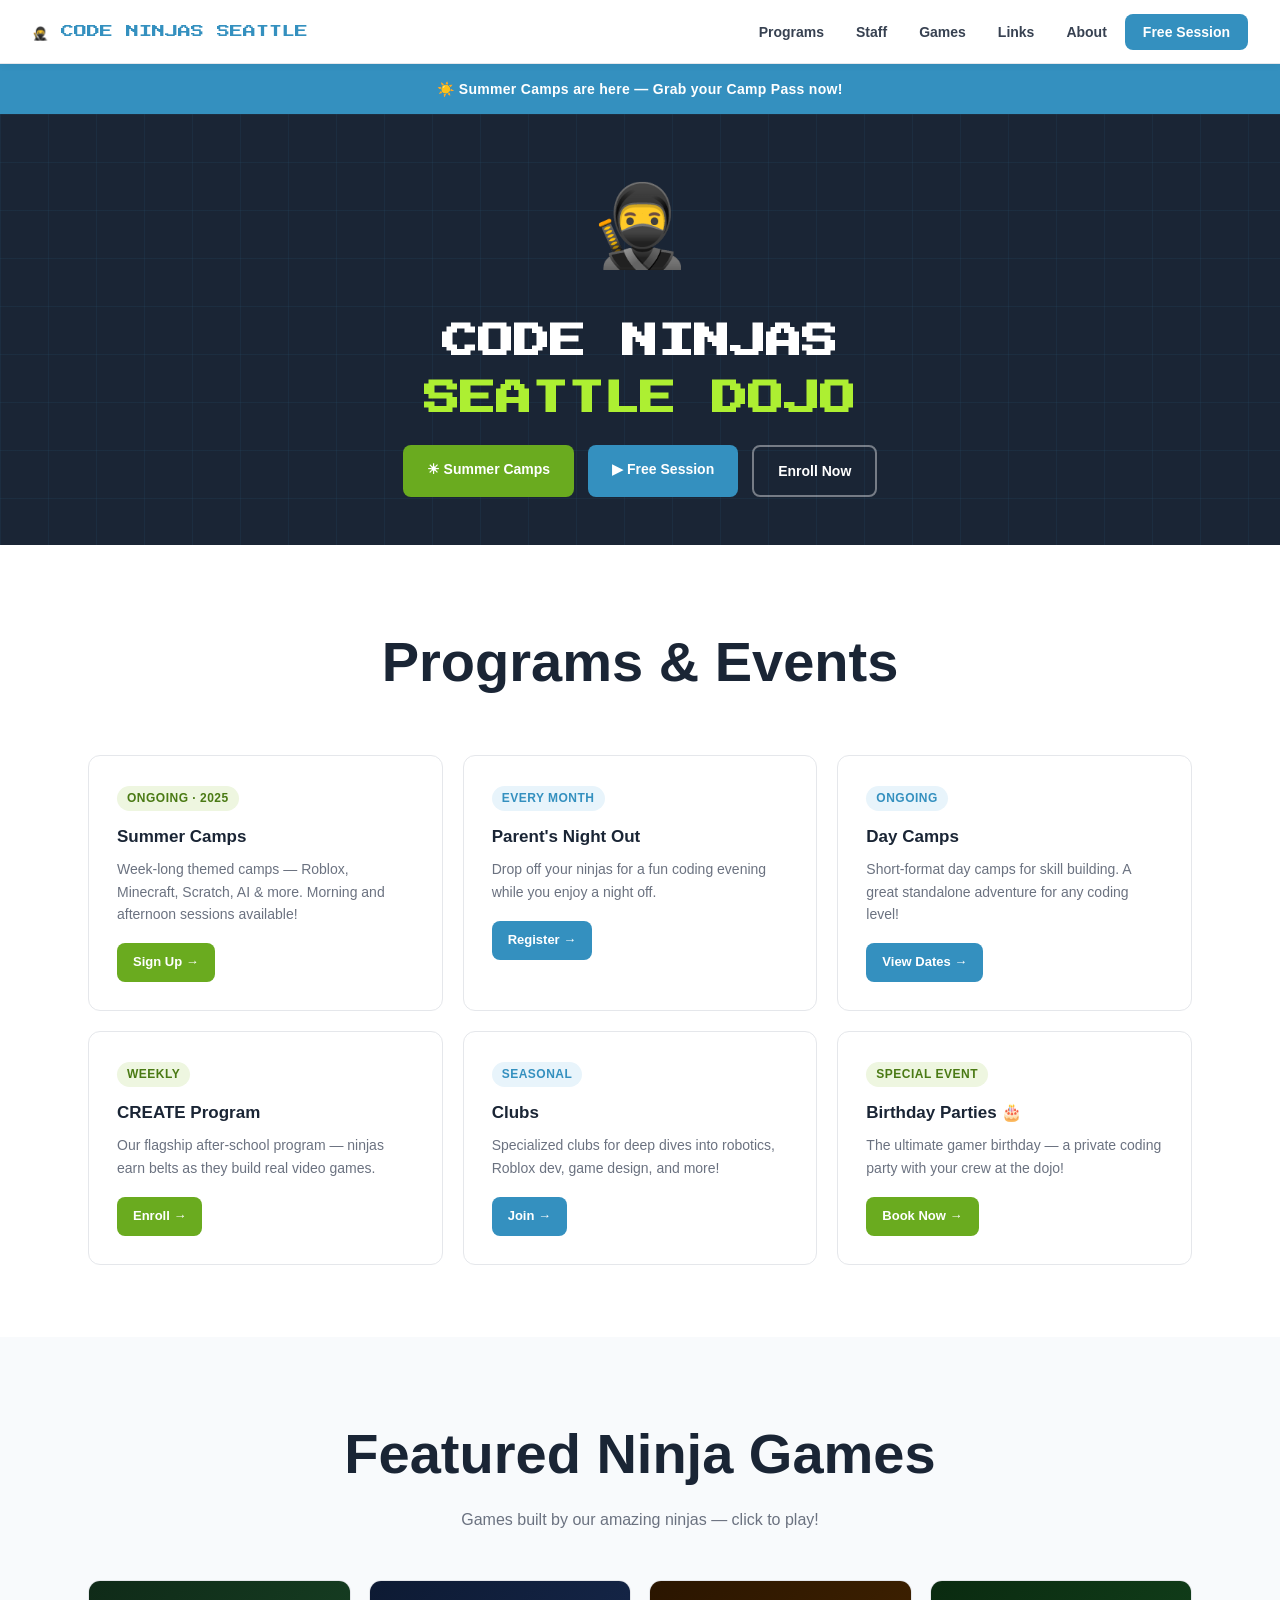
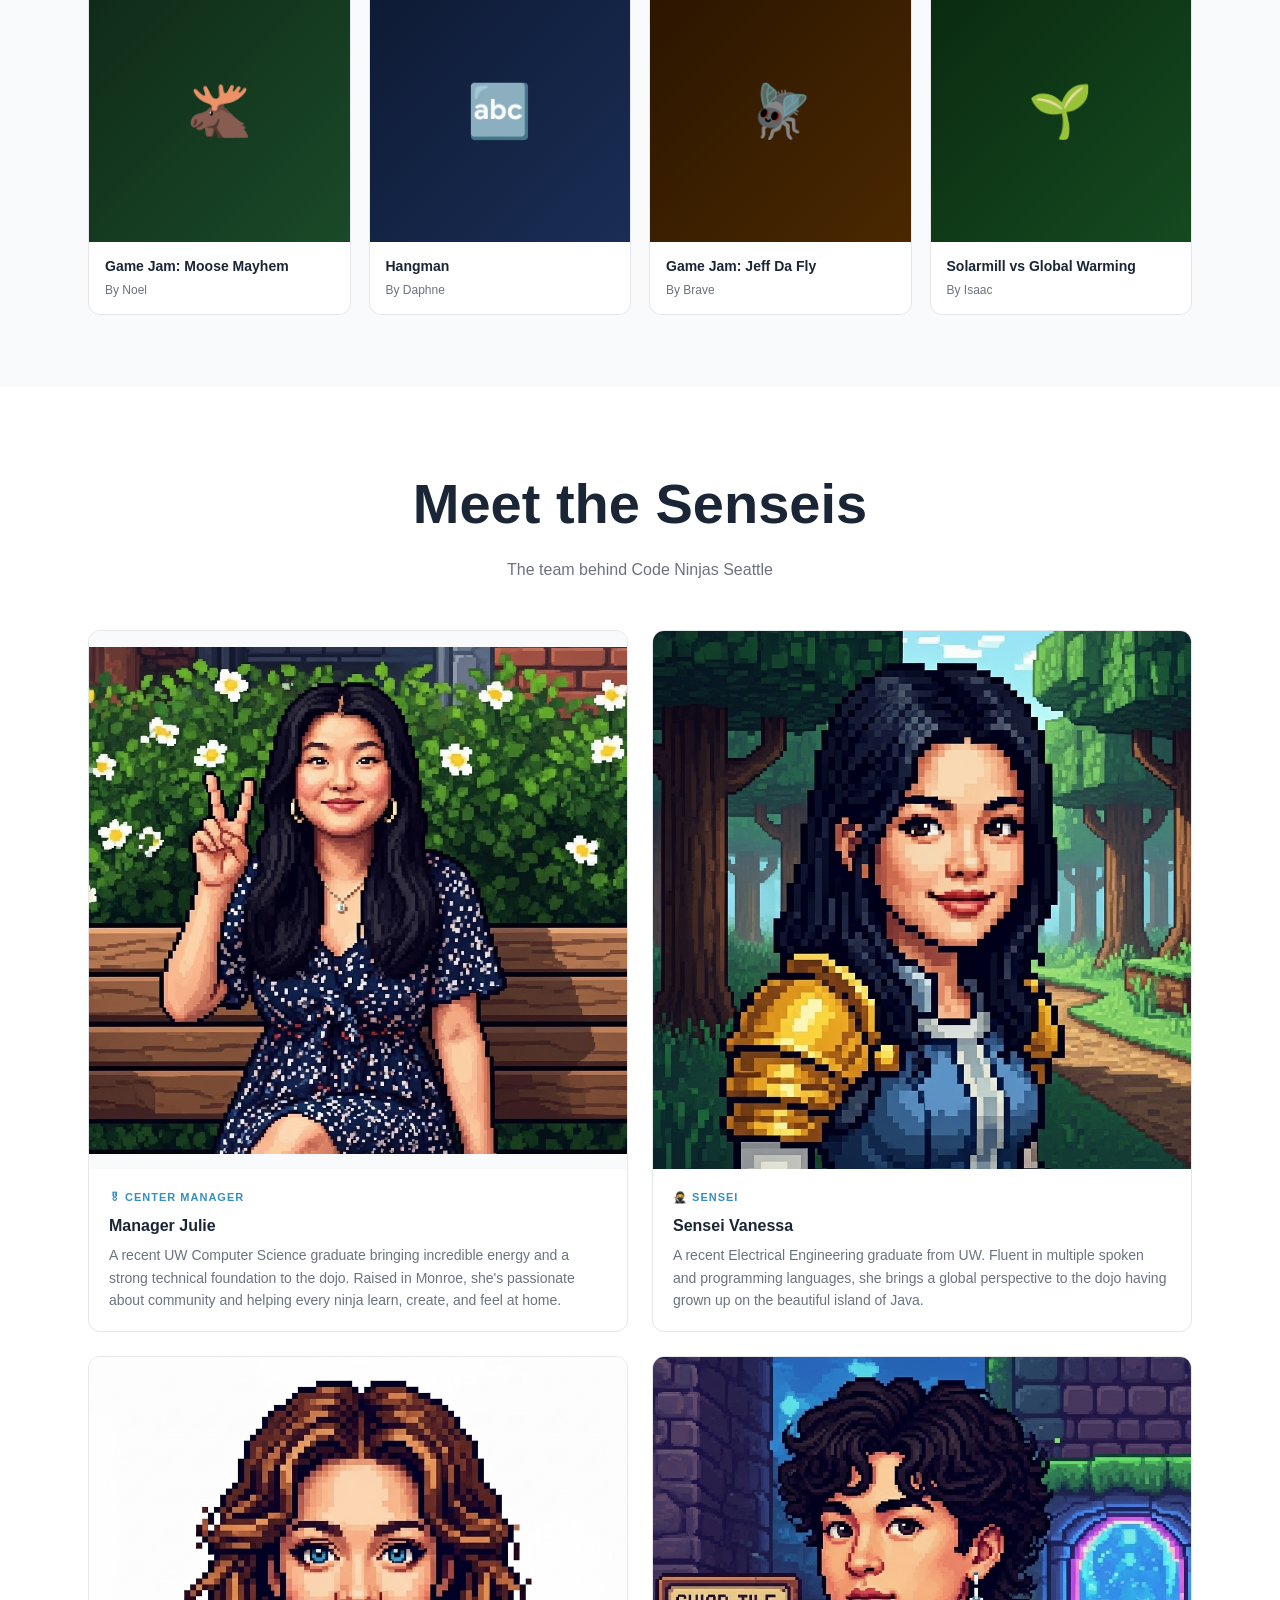
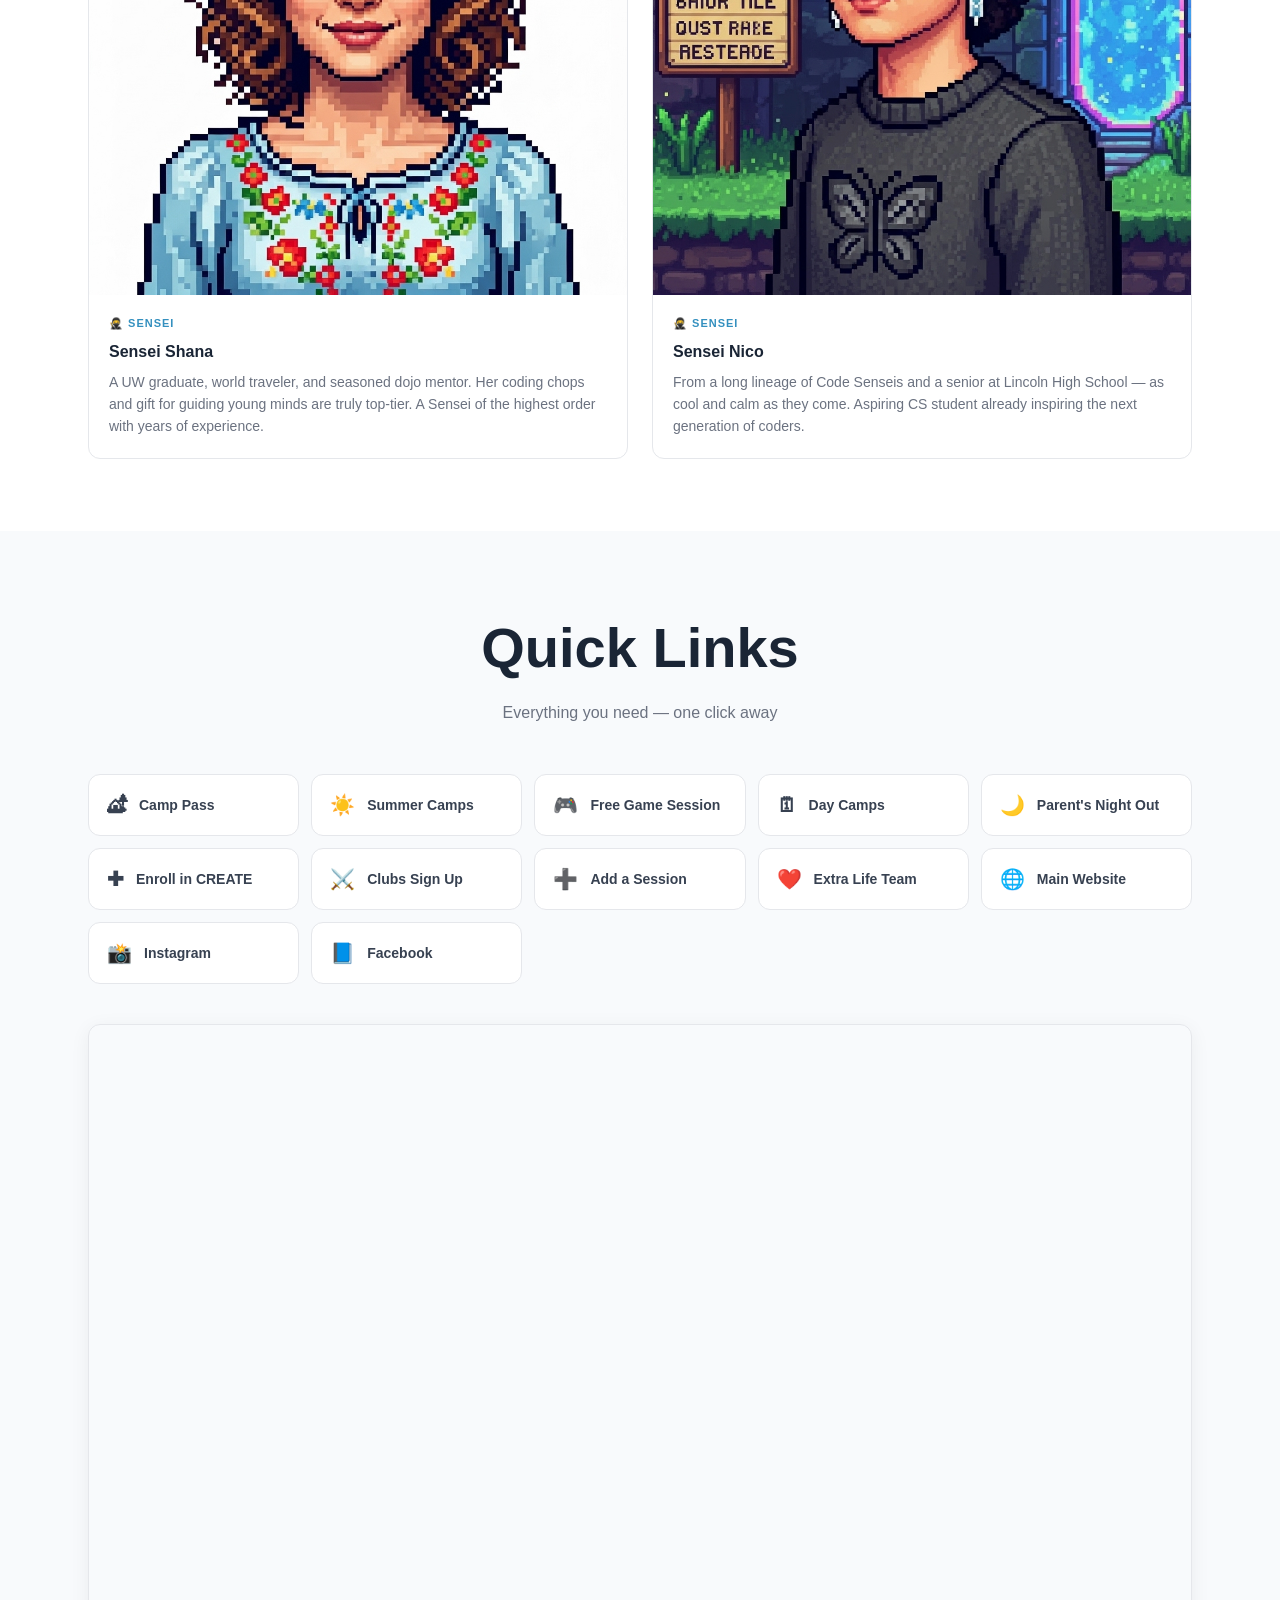
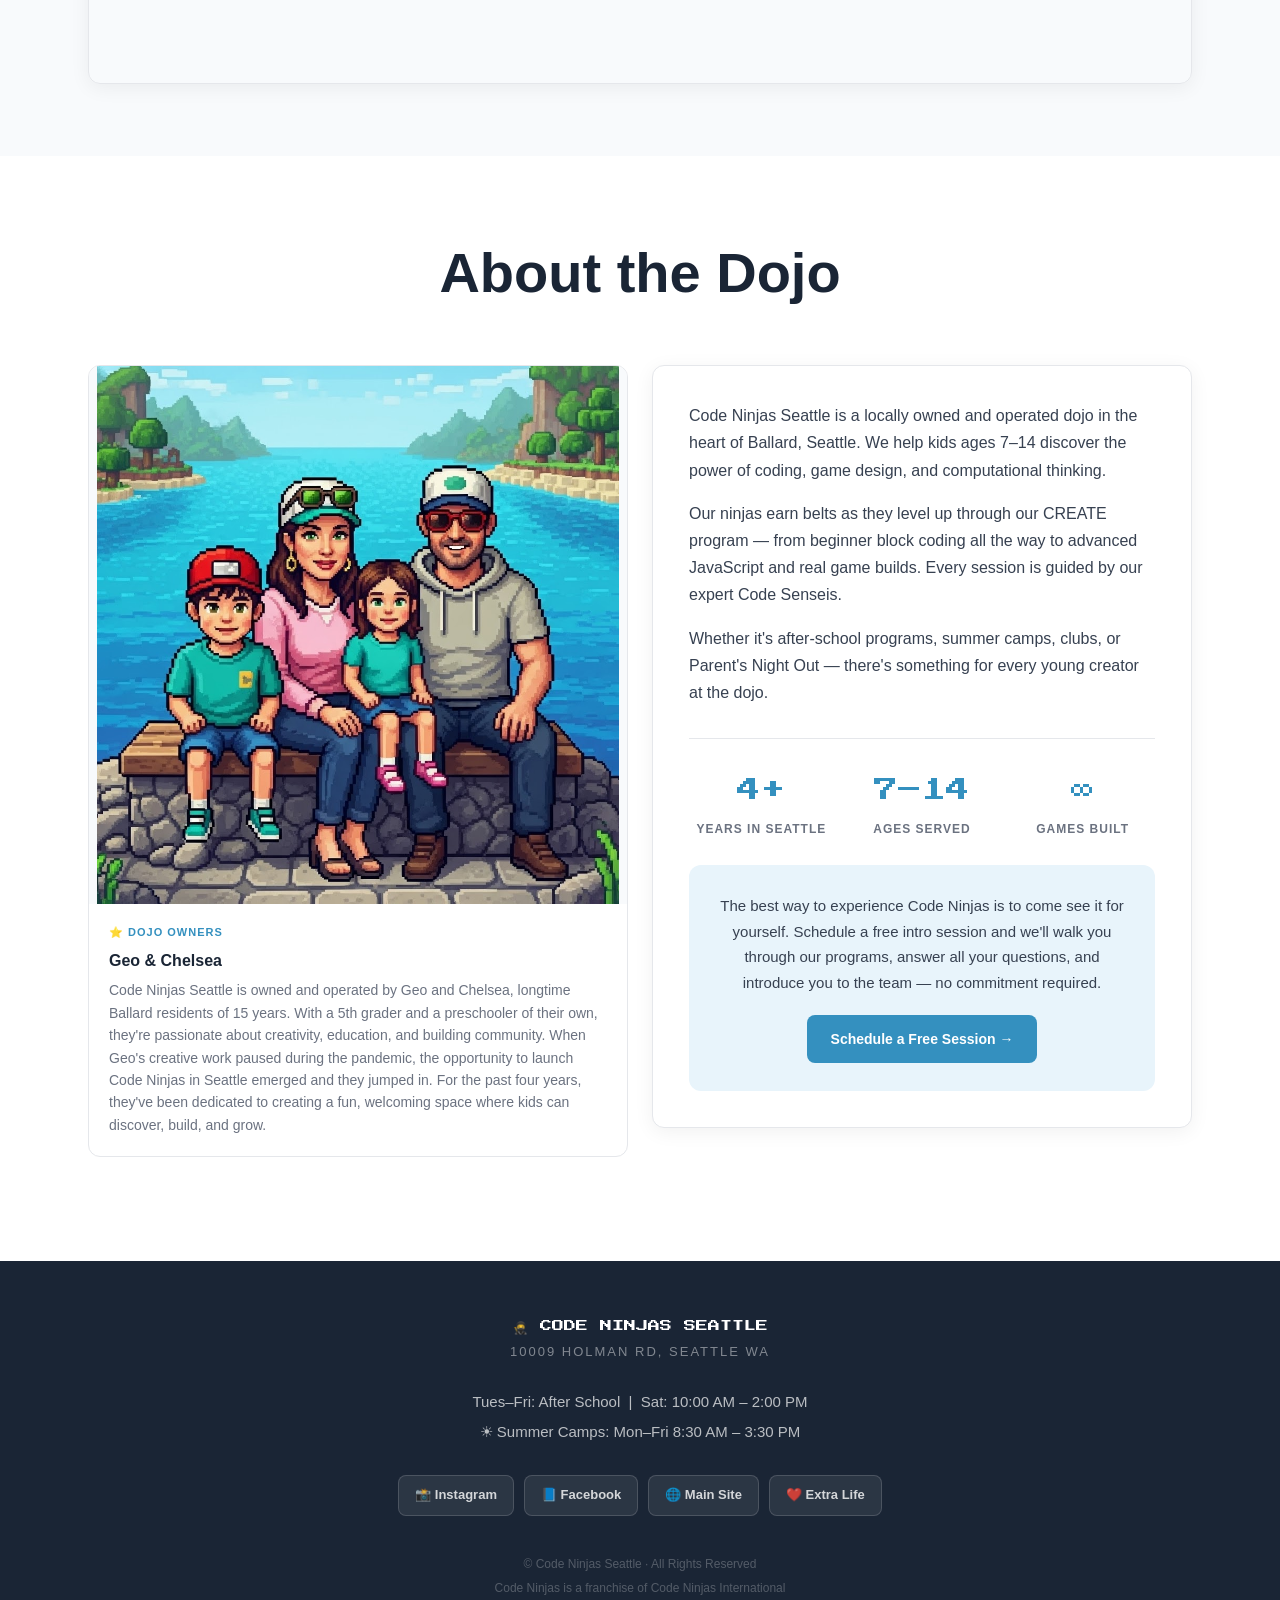
==== index.html @ 6f5338ae "Update index.html" ====
<!doctype html>
<html lang="en">
    <head>
        <meta charset="UTF-8" />
        <meta name="viewport" content="width=device-width, initial-scale=1.0" />
        <title>Code Ninjas Seattle</title>
        <link rel="icon" href="favicon.svg" type="image/svg+xml" />
        <link rel="stylesheet" href="https://use.typekit.net/lry1tfh.css" />
        <link
            href="https://fonts.googleapis.com/css2?family=Press+Start+2P&display=swap"
            rel="stylesheet"
        />
        <link rel="stylesheet" href="style.css" />
    </head>
    <body>
        <!-- NAV -->
        <nav>
            <a class="nav-logo" href="#top"> 🥷 CODE NINJAS SEATTLE </a>
            <ul>
                <li><a href="#programs">Programs</a></li>
                <li><a href="#staff">Staff</a></li>
                <li><a href="#games">Games</a></li>
                <li><a href="#links">Links</a></li>
                <li><a href="#about">About</a></li>
                <li>
                    <a
                        class="nav-cta"
                        href="https://www.codeninjas.com/wa-seattle/schedule-tour"
                        target="_blank"
                        >Free Session</a
                    >
                </li>
            </ul>
        </nav>

        <!-- BANNER -->
        <div class="banner">
            <a
                href="https://members.codeninjas.com/r/?=CNS667/209/6548//1764807932"
                target="_blank"
            >
                ☀️ Summer Camps are here — Grab your Camp Pass now!
            </a>
        </div>

        <!-- HERO -->
        <div class="hero" id="top">
            <span class="hero-emoji">🥷</span>
            <h1>CODE NINJAS<br /><span>SEATTLE DOJO</span></h1>

            <div class="hero-btns">
                <a
                    class="btn btn-green"
                    href="https://members.codeninjas.com/e/?=CNS667/209/267784//1768347182"
                    target="_blank"
                    >☀ Summer Camps</a
                >
                <a
                    class="btn btn-blue"
                    href="https://www.codeninjas.com/wa-seattle/schedule-tour"
                    target="_blank"
                    >▶ Free Session</a
                >
                <a
                    class="btn btn-outline"
                    href="https://cn.mystudio.io/m/?=CNS667/209/2145//1763401985"
                    target="_blank"
                    >Enroll Now</a
                >
            </div>
        </div>

        <!-- ══════════ PROGRAMS ══════════ -->
        <section class="sec" id="programs">
            <div class="inner">
                <div class="sec-head">
                    <h2>Programs &amp; Events</h2>
                </div>
                <!-- ✏ ADMIN: Copy any .program-card to add a new program. -->
                <div class="programs-grid" id="programs-grid">
                    <div class="program-card">
                        <span class="tag tag-green">Ongoing · 2025</span>
                        <h3>Summer Camps</h3>
                        <p>
                            Week-long themed camps — Roblox, Minecraft, Scratch,
                            AI &amp; more. Morning and afternoon sessions
                            available!
                        </p>
                        <a
                            class="btn btn-green btn-sm"
                            href="https://members.codeninjas.com/e/?=CNS667/209/267784//1768347182"
                            target="_blank"
                            >Sign Up →</a
                        >
                    </div>

                    <div class="program-card">
                        <span class="tag">Every Month</span>
                        <h3>Parent's Night Out</h3>
                        <p>
                            Drop off your ninjas for a fun coding evening while
                            you enjoy a night off.
                        </p>
                        <a
                            class="btn btn-blue btn-sm"
                            href="https://cn.mystudio.io/e/?=CNS667/209/19648//1763401882"
                            target="_blank"
                            >Register →</a
                        >
                    </div>

                    <div class="program-card">
                        <span class="tag">Ongoing</span>
                        <h3>Day Camps</h3>
                        <p>
                            Short-format day camps for skill building. A great
                            standalone adventure for any coding level!
                        </p>
                        <a
                            class="btn btn-blue btn-sm"
                            href="https://cn.mystudio.io/e/?=CNS667/209/130173//1763401882"
                            target="_blank"
                            >View Dates →</a
                        >
                    </div>

                    <div class="program-card">
                        <span class="tag tag-green">Weekly</span>
                        <h3>CREATE Program</h3>
                        <p>
                            Our flagship after-school program — ninjas earn
                            belts as they build real video games.
                        </p>
                        <a
                            class="btn btn-green btn-sm"
                            href="https://cn.mystudio.io/m/?=CNS667/209/2145//1763401985"
                            target="_blank"
                            >Enroll →</a
                        >
                    </div>

                    <div class="program-card">
                        <span class="tag">Seasonal</span>
                        <h3>Clubs</h3>
                        <p>
                            Specialized clubs for deep dives into robotics,
                            Roblox dev, game design, and more!
                        </p>
                        <a
                            class="btn btn-blue btn-sm"
                            href="https://cn.mystudio.io/m/?=CNS667/209/2150//1763401985"
                            target="_blank"
                            >Join →</a
                        >
                    </div>

                    <div class="program-card">
                        <span class="tag tag-green">Special Event</span>
                        <h3>Birthday Parties 🎂</h3>
                        <p>
                            The ultimate gamer birthday — a private coding party
                            with your crew at the dojo!
                        </p>
                        <a
                            class="btn btn-green btn-sm"
                            href="https://www.codeninjas.com/wa-seattle"
                            target="_blank"
                            >Book Now →</a
                        >
                    </div>
                </div>
            </div>
        </section>

        <!-- ══════════ GAMES ══════════ -->
        <section class="sec sec-alt" id="games">
            <div class="inner">
                <div class="sec-head">
                    <h2>Featured Ninja Games</h2>
                    <p>Games built by our amazing ninjas — click to play!</p>
                </div>
                <!-- ✏ ADMIN: Copy any .game-card to add a new game. Update h3 title, game-maker name, href link, and thumb emoji/bg color. -->
                <div class="games-grid" id="games-grid">
                    <div class="game-card">
                        <a
                            href="https://arcade.makecode.com/S11598-35776-01625-14063"
                            target="_blank"
                        >
                            <div
                                class="game-thumb"
                                style="
                                    background: linear-gradient(
                                        135deg,
                                        #0f2a18,
                                        #1a4a28
                                    );
                                "
                            >
                                <img
                                    src="https://makecode.com/api/S11598-35776-01625-14063/thumb"
                                    alt="Moose Mayhem"
                                    onerror="this.style.display = 'none'"
                                />
                                <span
                                    style="
                                        position: relative;
                                        z-index: 1;
                                        font-size: 52px;
                                    "
                                    >🫎</span
                                >
                                <div class="play-badge">▶ PLAY</div>
                            </div>
                            <div class="game-info">
                                <h3>Game Jam: Moose Mayhem</h3>
                                <div class="game-maker">By Noel</div>
                            </div>
                        </a>
                    </div>

                    <div class="game-card">
                        <a
                            href="https://arcade.makecode.com/S42150-93896-50138-40910"
                            target="_blank"
                        >
                            <div
                                class="game-thumb"
                                style="
                                    background: linear-gradient(
                                        135deg,
                                        #0d1a33,
                                        #1a2d55
                                    );
                                "
                            >
                                <img
                                    src="https://makecode.com/api/S42150-93896-50138-40910/thumb"
                                    alt="Hangman"
                                    onerror="this.style.display = 'none'"
                                />
                                <span
                                    style="
                                        position: relative;
                                        z-index: 1;
                                        font-size: 52px;
                                    "
                                    >🔤</span
                                >
                                <div class="play-badge">▶ PLAY</div>
                            </div>
                            <div class="game-info">
                                <h3>Hangman</h3>
                                <div class="game-maker">By Daphne</div>
                            </div>
                        </a>
                    </div>

                    <div class="game-card">
                        <a
                            href="https://arcade.makecode.com/S92625-81509-91873-77222"
                            target="_blank"
                        >
                            <div
                                class="game-thumb"
                                style="
                                    background: linear-gradient(
                                        135deg,
                                        #2a1500,
                                        #4a2800
                                    );
                                "
                            >
                                <img
                                    src="https://makecode.com/api/S92625-81509-91873-77222/thumb"
                                    alt="Jeff Da Fly"
                                    onerror="this.style.display = 'none'"
                                />
                                <span
                                    style="
                                        position: relative;
                                        z-index: 1;
                                        font-size: 52px;
                                    "
                                    >🪰</span
                                >
                                <div class="play-badge">▶ PLAY</div>
                            </div>
                            <div class="game-info">
                                <h3>Game Jam: Jeff Da Fly</h3>
                                <div class="game-maker">By Brave</div>
                            </div>
                        </a>
                    </div>

                    <div class="game-card">
                        <a
                            href="https://arcade.makecode.com/S15197-10099-02249-65115"
                            target="_blank"
                        >
                            <div
                                class="game-thumb"
                                style="
                                    background: linear-gradient(
                                        135deg,
                                        #0a2a10,
                                        #154a20
                                    );
                                "
                            >
                                <img
                                    src="https://makecode.com/api/S15197-10099-02249-65115/thumb"
                                    alt="Solarmill vs Global Warming"
                                    onerror="this.style.display = 'none'"
                                />
                                <span
                                    style="
                                        position: relative;
                                        z-index: 1;
                                        font-size: 52px;
                                    "
                                    >🌱</span
                                >
                                <div class="play-badge">▶ PLAY</div>
                            </div>
                            <div class="game-info">
                                <h3>Solarmill vs Global Warming</h3>
                                <div class="game-maker">By Isaac</div>
                            </div>
                        </a>
                    </div>
                </div>
            </div>
        </section>

        <!-- ══════════ STAFF ══════════ -->
        <section class="sec" id="staff">
            <div class="inner">
                <div class="sec-head">
                    <h2>Meet the Senseis</h2>
                    <p>The team behind Code Ninjas Seattle</p>
                </div>
                <!-- ✏ ADMIN: To update a photo, change the src="..." URL in each <img> tag.
       To add a new staff member, copy a .staff-card block and update name, role, bio, and photo. -->
                <div class="staff-grid">
                    <!-- MANAGER JULIE -->
                    <div class="staff-card">
                        <img
                            class="staff-photo"
                            src="images/julie.jpg"
                            alt="Manager Julie"
                        />
                        <div class="staff-body">
                            <span class="staff-role">🎖 Center Manager</span>
                            <h3>Manager Julie</h3>
                            <p>
                                A recent UW Computer Science graduate bringing
                                incredible energy and a strong technical
                                foundation to the dojo. Raised in Monroe, she's
                                passionate about community and helping every
                                ninja learn, create, and feel at home.
                            </p>
                        </div>
                    </div>

                    <!-- SENSEI VANESSA -->
                    <div class="staff-card">
                        <img
                            class="staff-photo"
                            src="images/vanessa.jpg"
                            alt="Sensei Vanessa"
                        />
                        <div class="staff-body">
                            <span class="staff-role">🥷 Sensei</span>
                            <h3>Sensei Vanessa</h3>
                            <p>
                                A recent Electrical Engineering graduate from
                                UW. Fluent in multiple spoken and programming
                                languages, she brings a global perspective to
                                the dojo having grown up on the beautiful island
                                of Java.
                            </p>
                        </div>
                    </div>

                    <!-- SENSEI SHANA -->
                    <div class="staff-card">
                        <img
                            class="staff-photo"
                            src="images/shana.jpg"
                            alt="Sensei Shana"
                        />
                        <div class="staff-body">
                            <span class="staff-role">🥷 Sensei</span>
                            <h3>Sensei Shana</h3>
                            <p>
                                A UW graduate, world traveler, and seasoned dojo
                                mentor. Her coding chops and gift for guiding
                                young minds are truly top-tier. A Sensei of the
                                highest order with years of experience.
                            </p>
                        </div>
                    </div>

                    <!-- SENSEI NICO -->
                    <div class="staff-card">
                        <img
                            class="staff-photo"
                            src="images/nico.jpg"
                            alt="Sensei Nico"
                        />
                        <div class="staff-body">
                            <span class="staff-role">🥷 Sensei</span>
                            <h3>Sensei Nico</h3>
                            <p>
                                From a long lineage of Code Senseis and a senior
                                at Lincoln High School — as cool and calm as
                                they come. Aspiring CS student already inspiring
                                the next generation of coders.
                            </p>
                        </div>
                    </div>
                </div>
            </div>
        </section>

        <!-- ══════════ QUICK LINKS ══════════ -->
        <section class="sec sec-alt" id="links">
            <div class="inner">
                <div class="sec-head">
                    <h2>Quick Links</h2>
                    <p>Everything you need — one click away</p>
                </div>
                <div class="links-grid">
                    <a
                        class="link-card"
                        href="https://members.codeninjas.com/r/?=CNS667/209/6548//1764807932"
                        target="_blank"
                        ><span class="licon">🏕</span> Camp Pass</a
                    >
                    <a
                        class="link-card"
                        href="https://members.codeninjas.com/e/?=CNS667/209/267784//1768347182"
                        target="_blank"
                        ><span class="licon">☀️</span> Summer Camps</a
                    >
                    <a
                        class="link-card"
                        href="https://www.codeninjas.com/wa-seattle/schedule-tour"
                        target="_blank"
                        ><span class="licon">🎮</span> Free Game Session</a
                    >
                    <a
                        class="link-card"
                        href="https://cn.mystudio.io/e/?=CNS667/209/130173//1763401882"
                        target="_blank"
                        ><span class="licon">🗓</span> Day Camps</a
                    >
                    <a
                        class="link-card"
                        href="https://cn.mystudio.io/e/?=CNS667/209/19648//1763401882"
                        target="_blank"
                        ><span class="licon">🌙</span> Parent's Night Out</a
                    >
                    <a
                        class="link-card"
                        href="https://cn.mystudio.io/m/?=CNS667/209/2145//1763401985"
                        target="_blank"
                        ><span class="licon">✚</span> Enroll in CREATE</a
                    >
                    <a
                        class="link-card"
                        href="https://cn.mystudio.io/m/?=CNS667/209/2150//1763401985"
                        target="_blank"
                        ><span class="licon">⚔️</span> Clubs Sign Up</a
                    >
                    <a
                        class="link-card"
                        href="https://cn.mystudio.io/Mobile/?=CNS667/209///1762465226"
                        target="_blank"
                        ><span class="licon">➕</span> Add a Session</a
                    >
                    <a
                        class="link-card"
                        href="https://www.extra-life.org/team/cnseattle"
                        target="_blank"
                        ><span class="licon">❤️</span> Extra Life Team</a
                    >
                    <a
                        class="link-card"
                        href="https://www.codeninjas.com/wa-seattle"
                        target="_blank"
                        ><span class="licon">🌐</span> Main Website</a
                    >
                    <a
                        class="link-card"
                        href="https://www.instagram.com/codeninjasseattle"
                        target="_blank"
                        ><span class="licon">📸</span> Instagram</a
                    >
                    <a
                        class="link-card"
                        href="https://www.facebook.com/CodeNinjasSeattle"
                        target="_blank"
                        ><span class="licon">📘</span> Facebook</a
                    >
                </div>
                <div class="cal-wrap">
                    <iframe
                        src="https://calendar.google.com/calendar/embed?src=566235a8f76f2f133365afebd2cb2d015ac81bef440a6c278e8f198db0ac2968%40group.calendar.google.com&ctz=America%2FLos_Angeles&mode=MONTH&showTitle=0&showNav=1&showPrint=0&showTabs=0&showCalendars=0&showTz=0"
                        style="border: 0"
                        width="100%"
                        height="650"
                        frameborder="0"
                        scrolling="no"
                    ></iframe>
                </div>
            </div>
        </section>

        <!-- ══════════ ABOUT ══════════ -->
        <section class="sec" id="about">
            <div class="inner">
                <div class="sec-head">
                    <h2>About the Dojo</h2>
                </div>
                <div class="about-grid">
                    <!-- Owners card -->
                    <div class="staff-card">
                        <img
                            class="staff-photo"
                            src="images/geo.jpg"
                            alt="Geo and Chelsea — Dojo Owners"
                        />
                        <div class="staff-body">
                            <span class="staff-role">⭐ Dojo Owners</span>
                            <h3>Geo &amp; Chelsea</h3>
                            <p>
                                Code Ninjas Seattle is owned and operated by Geo
                                and Chelsea, longtime Ballard residents of 15
                                years. With a 5th grader and a preschooler of
                                their own, they're passionate about creativity,
                                education, and building community. When Geo's
                                creative work paused during the pandemic, the
                                opportunity to launch Code Ninjas in Seattle
                                emerged and they jumped in. For the past four
                                years, they've been dedicated to creating a fun,
                                welcoming space where kids can discover, build,
                                and grow.
                            </p>
                        </div>
                    </div>
                    <!-- Dojo info card -->
                    <div class="about-inner">
                        <p>
                            Code Ninjas Seattle is a locally owned and operated
                            dojo in the heart of Ballard, Seattle. We help kids
                            ages 7–14 discover the power of coding, game design,
                            and computational thinking.
                        </p>
                        <p>
                            Our ninjas earn belts as they level up through our
                            CREATE program — from beginner block coding all the
                            way to advanced JavaScript and real game builds.
                            Every session is guided by our expert Code Senseis.
                        </p>
                        <p>
                            Whether it's after-school programs, summer camps,
                            clubs, or Parent's Night Out — there's something for
                            every young creator at the dojo.
                        </p>
                        <div class="stat-row">
                            <div class="stat">
                                <span class="num">4+</span
                                ><span class="lbl">Years in Seattle</span>
                            </div>
                            <div class="stat">
                                <span class="num">7–14</span
                                ><span class="lbl">Ages Served</span>
                            </div>
                            <div class="stat">
                                <span class="num">∞</span
                                ><span class="lbl">Games Built</span>
                            </div>
                        </div>
                        <div class="about-cta">
                            <p>
                                The best way to experience Code Ninjas is to
                                come see it for yourself. Schedule a free intro
                                session and we'll walk you through our programs,
                                answer all your questions, and introduce you to
                                the team — no commitment required.
                            </p>
                            <a
                                class="btn btn-blue"
                                href="https://www.codeninjas.com/wa-seattle/schedule-tour"
                                target="_blank"
                                >Schedule a Free Session →</a
                            >
                        </div>
                    </div>
                </div>
            </div>
        </section>

        <!-- FOOTER -->
        <footer>
            <span class="foot-logo">🥷 CODE NINJAS SEATTLE</span>
            <a
                class="foot-sub"
                href="https://maps.google.com/?q=10009+Holman+Rd+NW,+Seattle,+WA"
                target="_blank"
                >10009 Holman Rd, Seattle WA</a
            >
            <p class="foot-hours">
                Tues–Fri: After School &nbsp;|&nbsp; Sat: 10:00 AM – 2:00 PM<br />
                ☀ Summer Camps: Mon–Fri 8:30 AM – 3:30 PM
            </p>
            <div class="foot-socials">
                <a
                    href="https://www.instagram.com/codeninjasseattle"
                    target="_blank"
                    >📸 Instagram</a
                >
                <a
                    href="https://www.facebook.com/CodeNinjasSeattle"
                    target="_blank"
                    >📘 Facebook</a
                >
                <a href="https://www.codeninjas.com/wa-seattle" target="_blank"
                    >🌐 Main Site</a
                >
                <a
                    href="https://www.extra-life.org/team/cnseattle"
                    target="_blank"
                    >❤️ Extra Life</a
                >
            </div>
            <p class="foot-copy">
                © Code Ninjas Seattle · All Rights Reserved<br />
                Code Ninjas is a franchise of Code Ninjas International
            </p>
        </footer>

        <a id="totop" href="#top">▲</a>
        <script src="script.js"></script>
    </body>
</html>
---- style.css ----
:root {
    --blue: #3490bf;
    --blue-dark: #1e5a78;
    --blue-light: #e8f4fb;
    --green: #6aab1f;
    --green-dark: #4a7a14;
    --green-light: #eef6e0;
    --dark: #1a2535;
    --text: #374151;
    --muted: #6b7280;
    --border: #e5e7eb;
    --bg: #ffffff;
    --bg-alt: #f8fafc;
    --radius: 12px;
}

* {
    margin: 0;
    padding: 0;
    box-sizing: border-box;
}
html {
    scroll-behavior: smooth;
}

body {
    font-family: azo-sans, sans-serif;
    background: var(--bg);
    color: var(--text);
    font-size: 16px;
    line-height: 1.6;
    overflow-x: hidden;
}

/* ── NAV ── */
nav {
    background: var(--bg);
    border-bottom: 1px solid var(--border);
    padding: 0 32px;
    display: flex;
    align-items: center;
    justify-content: space-between;
    position: sticky;
    top: 0;
    z-index: 100;
    height: 64px;
    box-shadow: 0 1px 8px rgba(0, 0, 0, 0.06);
}
.nav-logo {
    font-family: "Press Start 2P", monospace;
    font-size: 13px;
    color: var(--blue);
    text-decoration: none;
    line-height: 1;
}
.nav-logo .sub {
    display: block;
    font-size: 6px;
    color: var(--muted);
    font-family: azo-sans, sans-serif;
    font-weight: 500;
    letter-spacing: 2px;
    text-transform: uppercase;
    margin-top: 2px;
}
nav ul {
    list-style: none;
    display: flex;
    gap: 4px;
}
nav ul li a {
    font-size: 14px;
    font-weight: 700;
    color: var(--text);
    text-decoration: none;
    padding: 8px 14px;
    border-radius: 8px;
    transition:
        background 0.15s,
        color 0.15s;
}
nav ul li a:hover {
    background: var(--blue-light);
    color: var(--blue);
}
.nav-cta {
    background: var(--blue);
    color: #fff !important;
    padding: 10px 18px !important;
    border-radius: 8px !important;
    font-weight: 600 !important;
    transition: background 0.15s !important;
}
.nav-cta:hover {
    background: var(--blue-dark) !important;
}

/* ── BANNER ── */
.banner {
    background: var(--blue);
    padding: 12px 24px;
    text-align: center;
}
.banner a {
    color: #fff;
    font-size: 14px;
    font-weight: 600;
    text-decoration: none;
    letter-spacing: 0.3px;
}
.banner a:hover {
    text-decoration: underline;
}

/* ── HERO ── */
.hero {
    background: var(--dark);
    display: flex;
    flex-direction: column;
    align-items: center;
    justify-content: center;
    text-align: center;
    padding: 48px 24px;
    position: relative;
    overflow: hidden;
}
.hero::before {
    content: "";
    position: absolute;
    inset: 0;
    background-image:
        linear-gradient(rgba(52, 144, 191, 0.08) 1px, transparent 1px),
        linear-gradient(90deg, rgba(52, 144, 191, 0.08) 1px, transparent 1px);
    background-size: 48px 48px;
    pointer-events: none;
}
.hero-emoji {
    font-size: 80px;
    display: block;
    margin-bottom: 24px;
    animation: float 3.5s ease-in-out infinite;
    position: relative;
    z-index: 1;
}
@keyframes float {
    0%,
    100% {
        transform: translateY(0);
    }
    50% {
        transform: translateY(-12px);
    }
}
.hero h1 {
    font-family: "Press Start 2P", monospace;
    font-size: clamp(18px, 4vw, 36px);
    color: #fff;
    line-height: 1.6;
    margin-bottom: 16px;
    position: relative;
    z-index: 1;
}
.hero h1 span {
    color: #adef32;
}
.hero p {
    font-size: clamp(15px, 2vw, 18px);
    color: rgba(255, 255, 255, 0.65);
    margin-bottom: 40px;
    max-width: 520px;
    position: relative;
    z-index: 1;
}
.hero-btns {
    display: flex;
    gap: 14px;
    flex-wrap: wrap;
    justify-content: center;
    position: relative;
    z-index: 1;
}

/* ── BUTTONS ── */
.btn {
    display: inline-block;
    text-decoration: none;
    padding: 13px 24px;
    border-radius: 8px;
    font-size: 14px;
    font-weight: 600;
    transition:
        transform 0.12s,
        box-shadow 0.12s;
}
.btn:hover {
    transform: translateY(-2px);
    box-shadow: 0 6px 20px rgba(0, 0, 0, 0.15);
}
.btn-blue {
    background: var(--blue);
    color: #fff;
}
.btn-green {
    background: var(--green);
    color: #fff;
}
.btn-outline {
    background: transparent;
    color: #fff;
    border: 2px solid rgba(255, 255, 255, 0.4);
}
.btn-outline:hover {
    border-color: #fff;
}
.btn-sm {
    padding: 9px 16px;
    font-size: 13px;
}

/* ── SECTIONS ── */
.sec {
    padding: 72px 0;
}
.sec-alt {
    background: var(--bg-alt);
}
.inner {
    max-width: 1160px;
    margin: 0 auto;
    padding: 0 28px;
}

.sec-head {
    text-align: center;
    margin-bottom: 48px;
}
.sec-head h2 {
    font-size: 28px;
    font-weight: 700;
    color: var(--dark);
    margin-bottom: 8px;
}
#programs .sec-head h2,
#games .sec-head h2,
#staff .sec-head h2,
#links .sec-head h2,
#about .sec-head h2 {
    font-size: clamp(36px, 5vw, 56px);
    font-weight: 900;
}
.sec-head p {
    font-size: 16px;
    color: var(--muted);
    max-width: 520px;
    margin: 0 auto;
}

.tag {
    display: inline-block;
    font-size: 12px;
    font-weight: 600;
    padding: 3px 10px;
    border-radius: 999px;
    background: var(--blue-light);
    color: var(--blue);
    text-transform: uppercase;
    letter-spacing: 0.5px;
    margin-bottom: 12px;
}
.tag-green {
    background: var(--green-light);
    color: var(--green-dark);
}

/* ── PROGRAM CARDS ── */
.programs-grid {
    display: grid;
    grid-template-columns: repeat(auto-fill, minmax(290px, 1fr));
    gap: 20px;
}
.program-card {
    background: var(--bg);
    border: 1px solid var(--border);
    border-radius: var(--radius);
    padding: 28px;
    transition:
        box-shadow 0.15s,
        transform 0.15s;
}
.program-card:hover {
    box-shadow: 0 8px 28px rgba(0, 0, 0, 0.1);
    transform: translateY(-3px);
}
.program-card h3 {
    font-size: 17px;
    font-weight: 700;
    color: var(--dark);
    margin-bottom: 8px;
}
.program-card p {
    font-size: 14px;
    color: var(--muted);
    margin-bottom: 18px;
    line-height: 1.6;
}

/* ── STAFF ── */
.staff-grid {
    display: grid;
    grid-template-columns: repeat(2, 1fr);
    gap: 24px;
}
.staff-card {
    background: var(--bg);
    border: 1px solid var(--border);
    border-radius: var(--radius);
    overflow: hidden;
    transition:
        box-shadow 0.15s,
        transform 0.15s;
}
.staff-card:hover {
    box-shadow: 0 8px 28px rgba(0, 0, 0, 0.1);
    transform: translateY(-3px);
}
.staff-photo {
    width: 100%;
    aspect-ratio: 1 / 1;
    object-fit: contain;
    display: block;
    background: var(--bg-alt);
}
.photo-placeholder {
    width: 100%;
    height: 220px;
    display: flex;
    align-items: center;
    justify-content: center;
    font-size: 64px;
    background: var(--bg-alt);
}
.staff-body {
    padding: 20px;
}
.staff-role {
    font-size: 11px;
    font-weight: 700;
    letter-spacing: 1px;
    text-transform: uppercase;
    color: var(--blue);
    margin-bottom: 6px;
    display: block;
}
.staff-card h3 {
    font-size: 16px;
    font-weight: 700;
    color: var(--dark);
    margin-bottom: 6px;
}
.staff-card p {
    font-size: 14px;
    color: var(--muted);
    line-height: 1.6;
}

/* owner wide card */
.owner-card {
    grid-column: span 2;
    display: grid;
    grid-template-columns: 280px 1fr;
}
.owner-card .staff-photo {
    height: 100%;
    min-height: 260px;
}
.owner-card .staff-body {
    padding: 32px;
    display: flex;
    flex-direction: column;
    justify-content: center;
}
.owner-card h3 {
    font-size: 20px;
    margin-bottom: 10px;
}
.owner-card p {
    font-size: 15px;
}

/* ── GAMES ── */
.games-grid {
    display: grid;
    grid-template-columns: repeat(auto-fill, minmax(240px, 1fr));
    gap: 18px;
}
.game-card {
    background: var(--bg);
    border: 1px solid var(--border);
    border-radius: var(--radius);
    overflow: hidden;
    transition:
        box-shadow 0.15s,
        transform 0.15s;
}
.game-card:hover {
    box-shadow: 0 8px 24px rgba(0, 0, 0, 0.12);
    transform: translateY(-3px);
}
.game-card a {
    text-decoration: none;
    color: inherit;
    display: block;
}
.game-thumb {
    aspect-ratio: 1 / 1;
    display: flex;
    align-items: center;
    justify-content: center;
    font-size: 52px;
    position: relative;
    overflow: hidden;
}
.game-thumb img {
    width: 100%;
    height: 100%;
    object-fit: contain;
    position: absolute;
    inset: 0;
}
.play-badge {
    position: absolute;
    inset: 0;
    display: flex;
    align-items: center;
    justify-content: center;
    background: rgba(0, 0, 0, 0.45);
    color: #fff;
    font-weight: 700;
    font-size: 15px;
    letter-spacing: 1px;
    opacity: 0;
    transition: opacity 0.15s;
}
.game-card:hover .play-badge {
    opacity: 1;
}
.game-info {
    padding: 14px 16px;
}
.game-info h3 {
    font-size: 14px;
    font-weight: 700;
    color: var(--dark);
    margin-bottom: 4px;
    line-height: 1.5;
}
.game-maker {
    font-size: 12px;
    color: var(--muted);
}

/* ── QUICK LINKS ── */
.links-grid {
    display: grid;
    grid-template-columns: repeat(auto-fill, minmax(200px, 1fr));
    gap: 12px;
}
.link-card {
    display: flex;
    align-items: center;
    gap: 12px;
    background: var(--bg);
    border: 1px solid var(--border);
    border-radius: var(--radius);
    padding: 14px 18px;
    text-decoration: none;
    color: var(--text);
    font-size: 14px;
    font-weight: 600;
    transition: all 0.15s;
}
.link-card:hover {
    background: var(--blue);
    color: #fff;
    border-color: var(--blue);
    box-shadow: 0 4px 14px rgba(52, 144, 191, 0.3);
}
.licon {
    font-size: 20px;
    flex-shrink: 0;
}
.cal-wrap {
    margin-top: 40px;
    border: 1px solid var(--border);
    border-radius: var(--radius);
    overflow: hidden;
    box-shadow: 0 4px 20px rgba(0, 0, 0, 0.06);
}

/* ── ABOUT ── */
.about-grid {
    display: grid;
    grid-template-columns: 1fr 1fr;
    gap: 24px;
    align-items: start;
    margin-bottom: 32px;
}
.about-inner {
    background: var(--bg);
    border: 1px solid var(--border);
    border-radius: var(--radius);
    padding: 36px;
    box-shadow: 0 4px 20px rgba(0, 0, 0, 0.06);
}
.about-inner p {
    font-size: 16px;
    color: var(--text);
    line-height: 1.7;
    margin-bottom: 16px;
}
.about-cta {
    text-align: center;
    background: var(--blue-light);
    border-radius: var(--radius);
    padding: 28px 24px;
    margin-top: 24px;
}
.about-cta p {
    font-size: 15px;
    color: var(--text);
    line-height: 1.7;
    margin-bottom: 20px;
}
.stat-row {
    display: grid;
    grid-template-columns: repeat(3, 1fr);
    gap: 16px;
    margin-top: 32px;
    padding-top: 32px;
    border-top: 1px solid var(--border);
}
.stat {
    text-align: center;
}
.stat .num {
    display: block;
    font-family: "Press Start 2P", monospace;
    font-size: 24px;
    color: var(--blue);
    margin-bottom: 6px;
}
.stat .lbl {
    font-size: 12px;
    font-weight: 600;
    color: var(--muted);
    text-transform: uppercase;
    letter-spacing: 1px;
}

/* ── FOOTER ── */
footer {
    background: var(--dark);
    color: rgba(255, 255, 255, 0.7);
    padding: 56px 28px 36px;
    text-align: center;
}
.foot-logo {
    font-family: "Press Start 2P", monospace;
    font-size: 12px;
    color: #fff;
    display: block;
    margin-bottom: 6px;
}
.foot-sub {
    font-size: 13px;
    color: rgba(255, 255, 255, 0.45);
    letter-spacing: 2px;
    text-transform: uppercase;
    margin-bottom: 24px;
    display: block;
    text-decoration: none;
}
a.foot-sub:hover {
    color: rgba(255, 255, 255, 0.8);
    text-decoration: underline;
}
.foot-hours {
    font-size: 15px;
    margin-bottom: 28px;
    line-height: 2;
}
.foot-socials {
    display: flex;
    justify-content: center;
    gap: 10px;
    flex-wrap: wrap;
    margin-bottom: 36px;
}
.foot-socials a {
    font-size: 13px;
    font-weight: 600;
    color: rgba(255, 255, 255, 0.8);
    background: rgba(255, 255, 255, 0.08);
    border: 1px solid rgba(255, 255, 255, 0.15);
    border-radius: 8px;
    padding: 9px 16px;
    text-decoration: none;
    transition: background 0.15s;
}
.foot-socials a:hover {
    background: rgba(255, 255, 255, 0.18);
    color: #fff;
}
.foot-copy {
    font-size: 12px;
    color: rgba(255, 255, 255, 0.25);
    line-height: 2;
}

/* ── BACK TO TOP ── */
#totop {
    position: fixed;
    bottom: 24px;
    right: 24px;
    background: var(--blue);
    color: #fff;
    width: 42px;
    height: 42px;
    border-radius: 50%;
    display: flex;
    align-items: center;
    justify-content: center;
    font-size: 16px;
    text-decoration: none;
    z-index: 500;
    box-shadow: 0 4px 14px rgba(52, 144, 191, 0.4);
    transition:
        background 0.15s,
        opacity 0.2s;
    opacity: 0;
    pointer-events: none;
}
#totop.visible {
    opacity: 1;
    pointer-events: auto;
}
#totop:hover {
    background: var(--blue-dark);
}

/* ── RESPONSIVE ── */
@media (max-width: 840px) {
    nav ul {
        display: none;
    }
    .owner-card {
        grid-column: span 1;
        grid-template-columns: 1fr;
    }
    .owner-card .staff-photo {
        height: 240px;
    }
    .about-grid {
        grid-template-columns: 1fr;
    }
    .about-inner {
        padding: 28px 20px;
    }
    .stat-row {
        grid-template-columns: 1fr;
    }
}
@media (max-width: 600px) {
    .hero h1 {
        font-size: 16px;
    }
}
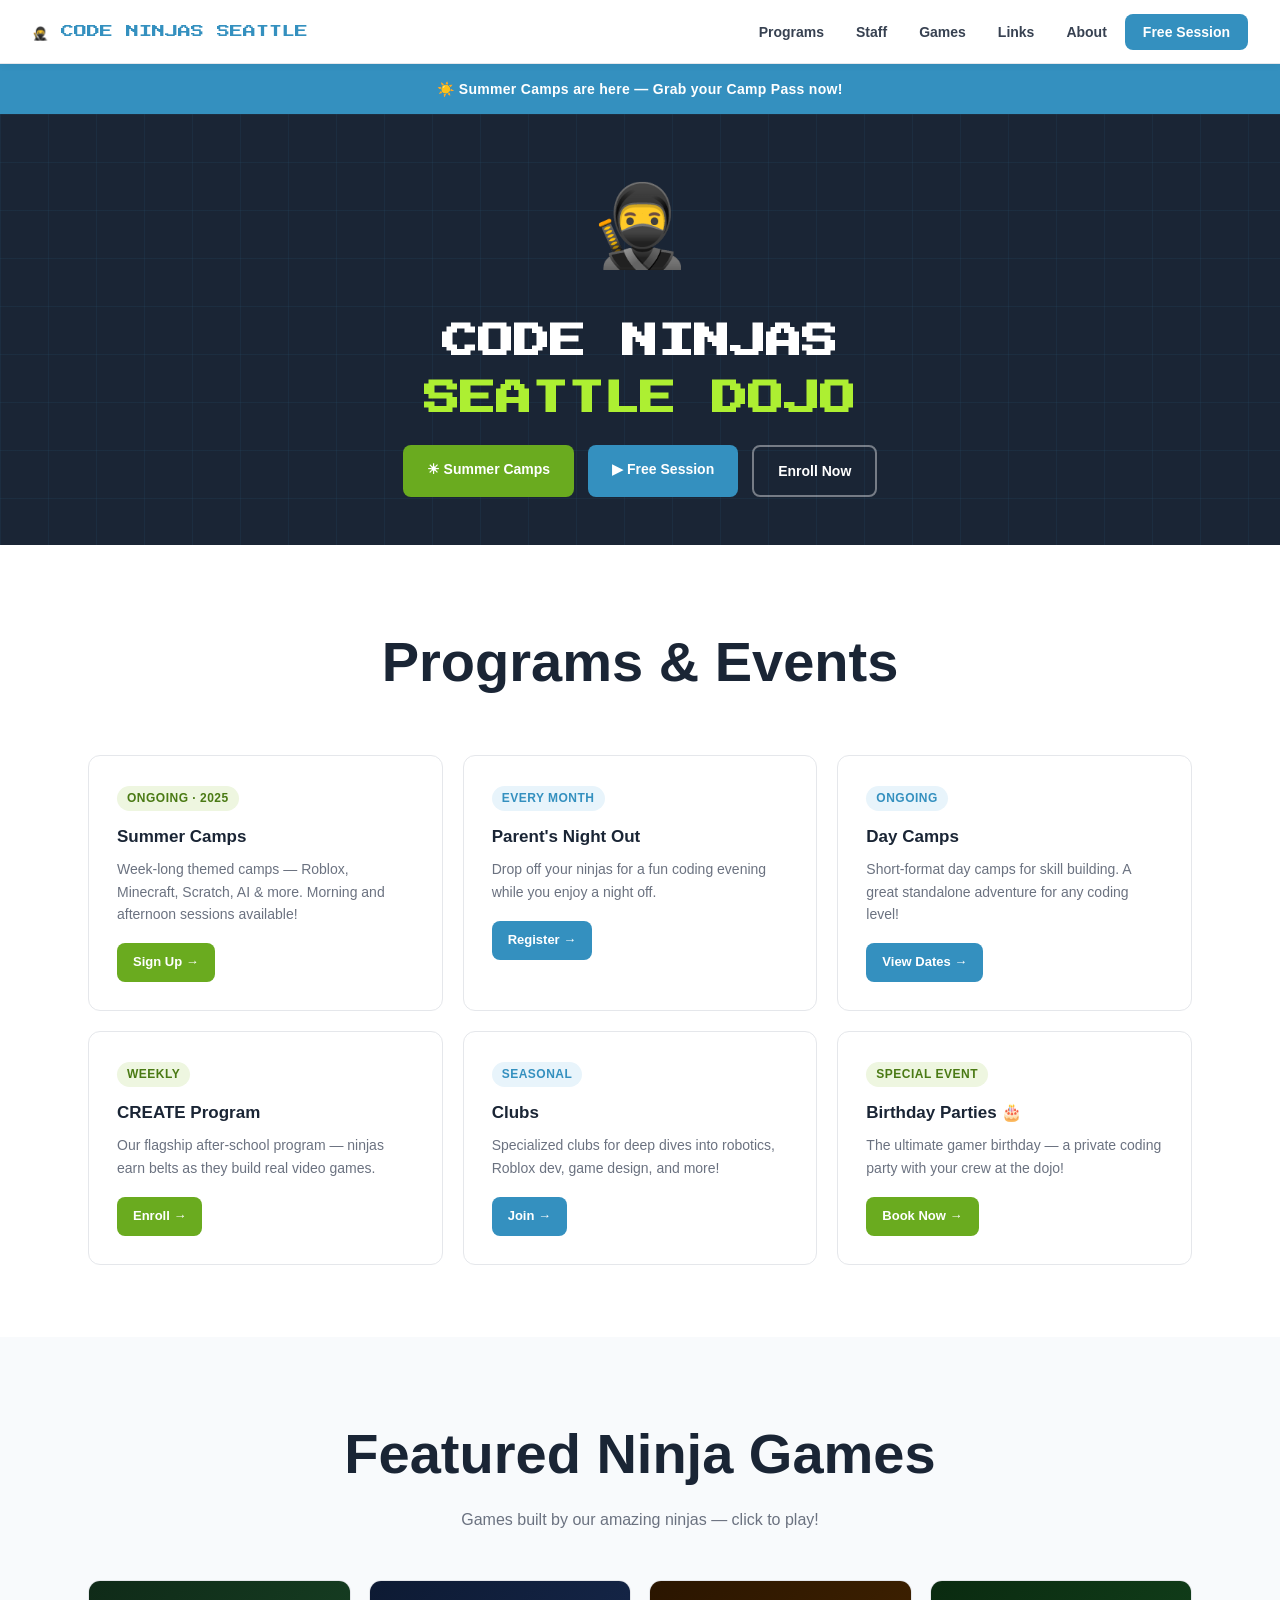
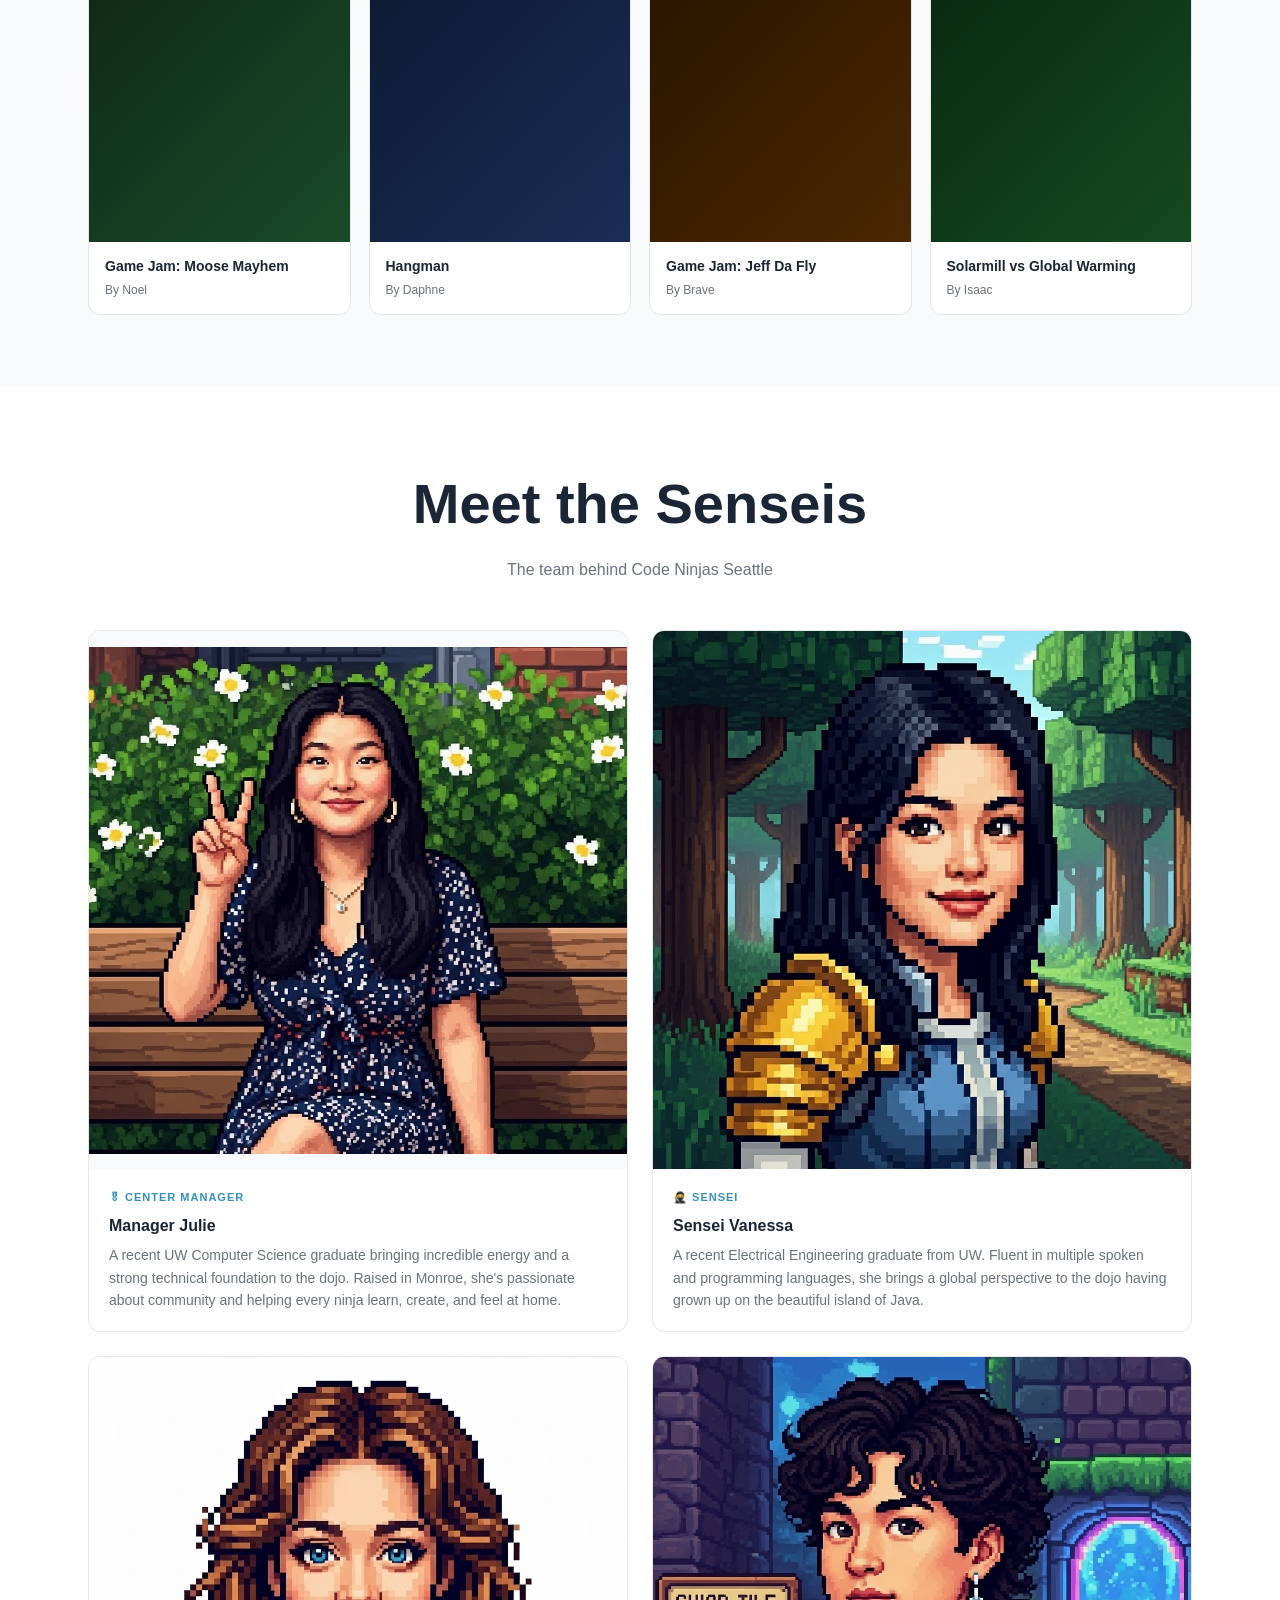
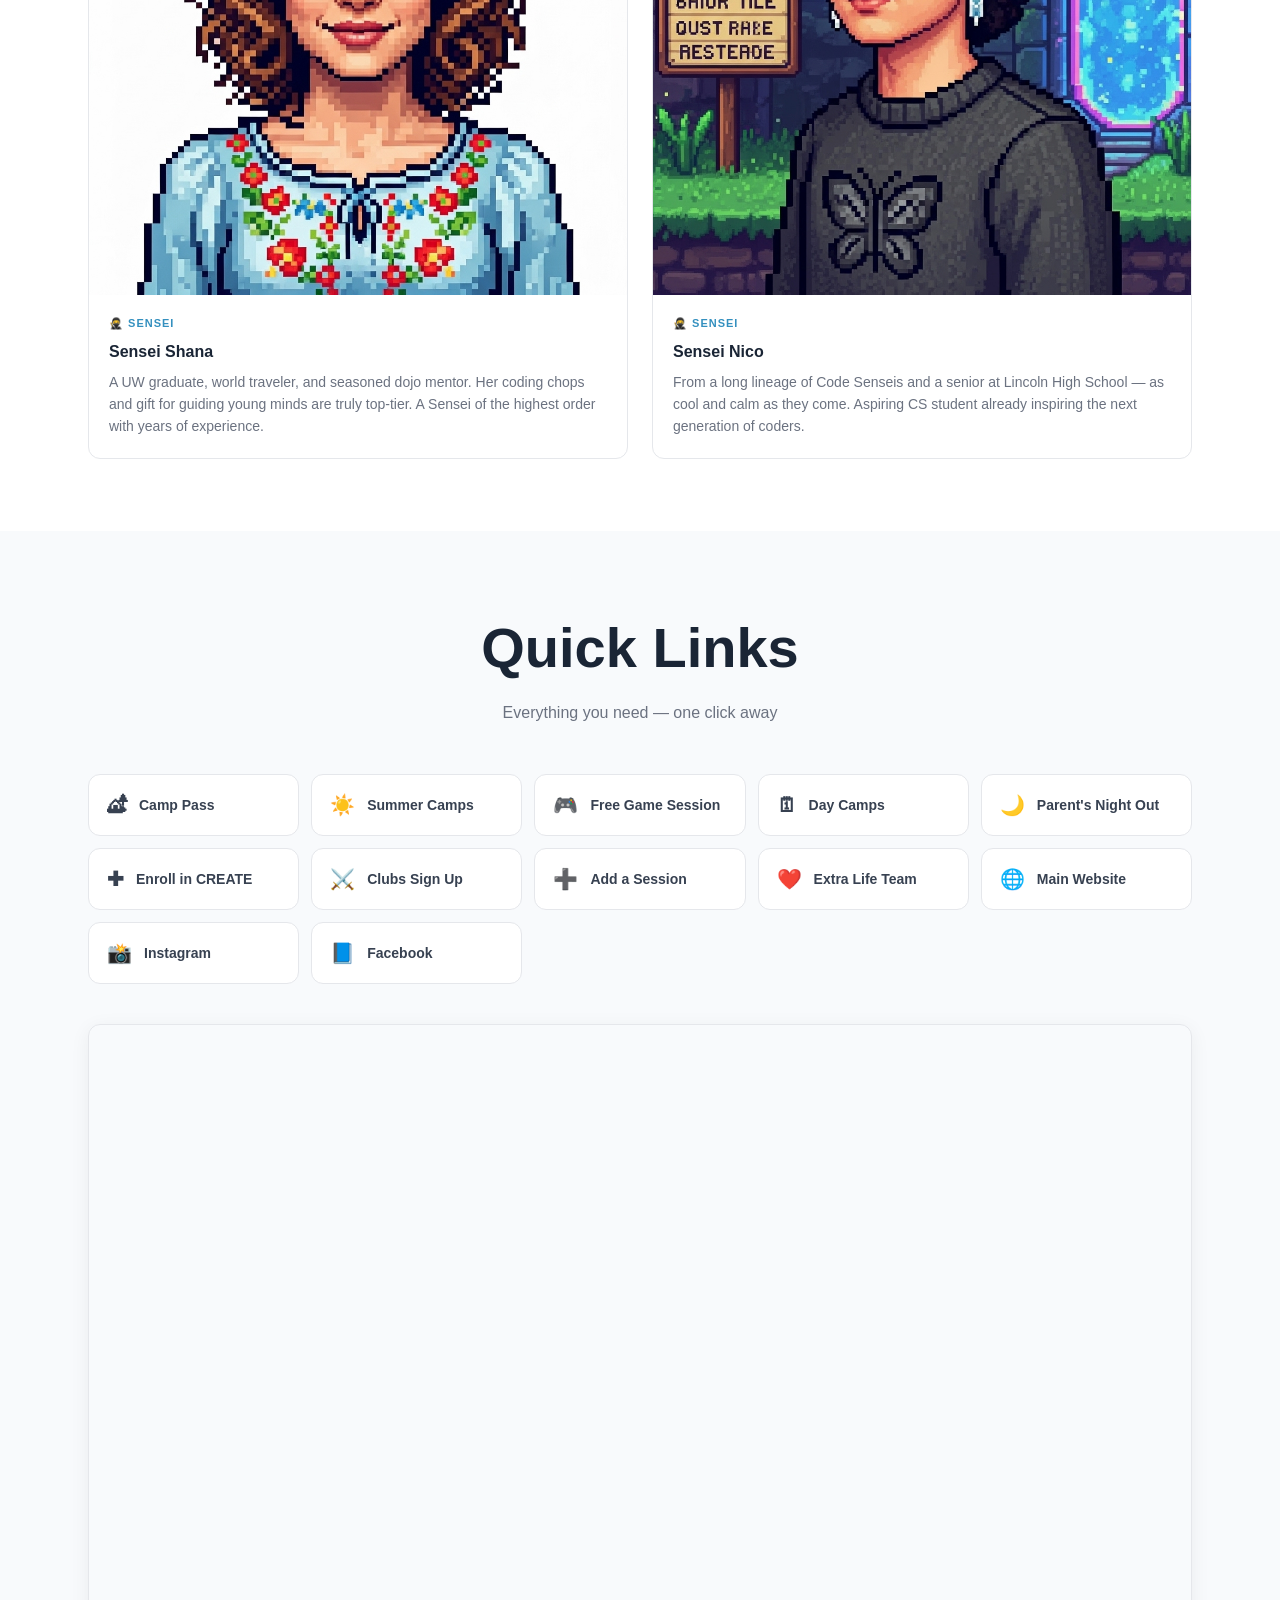
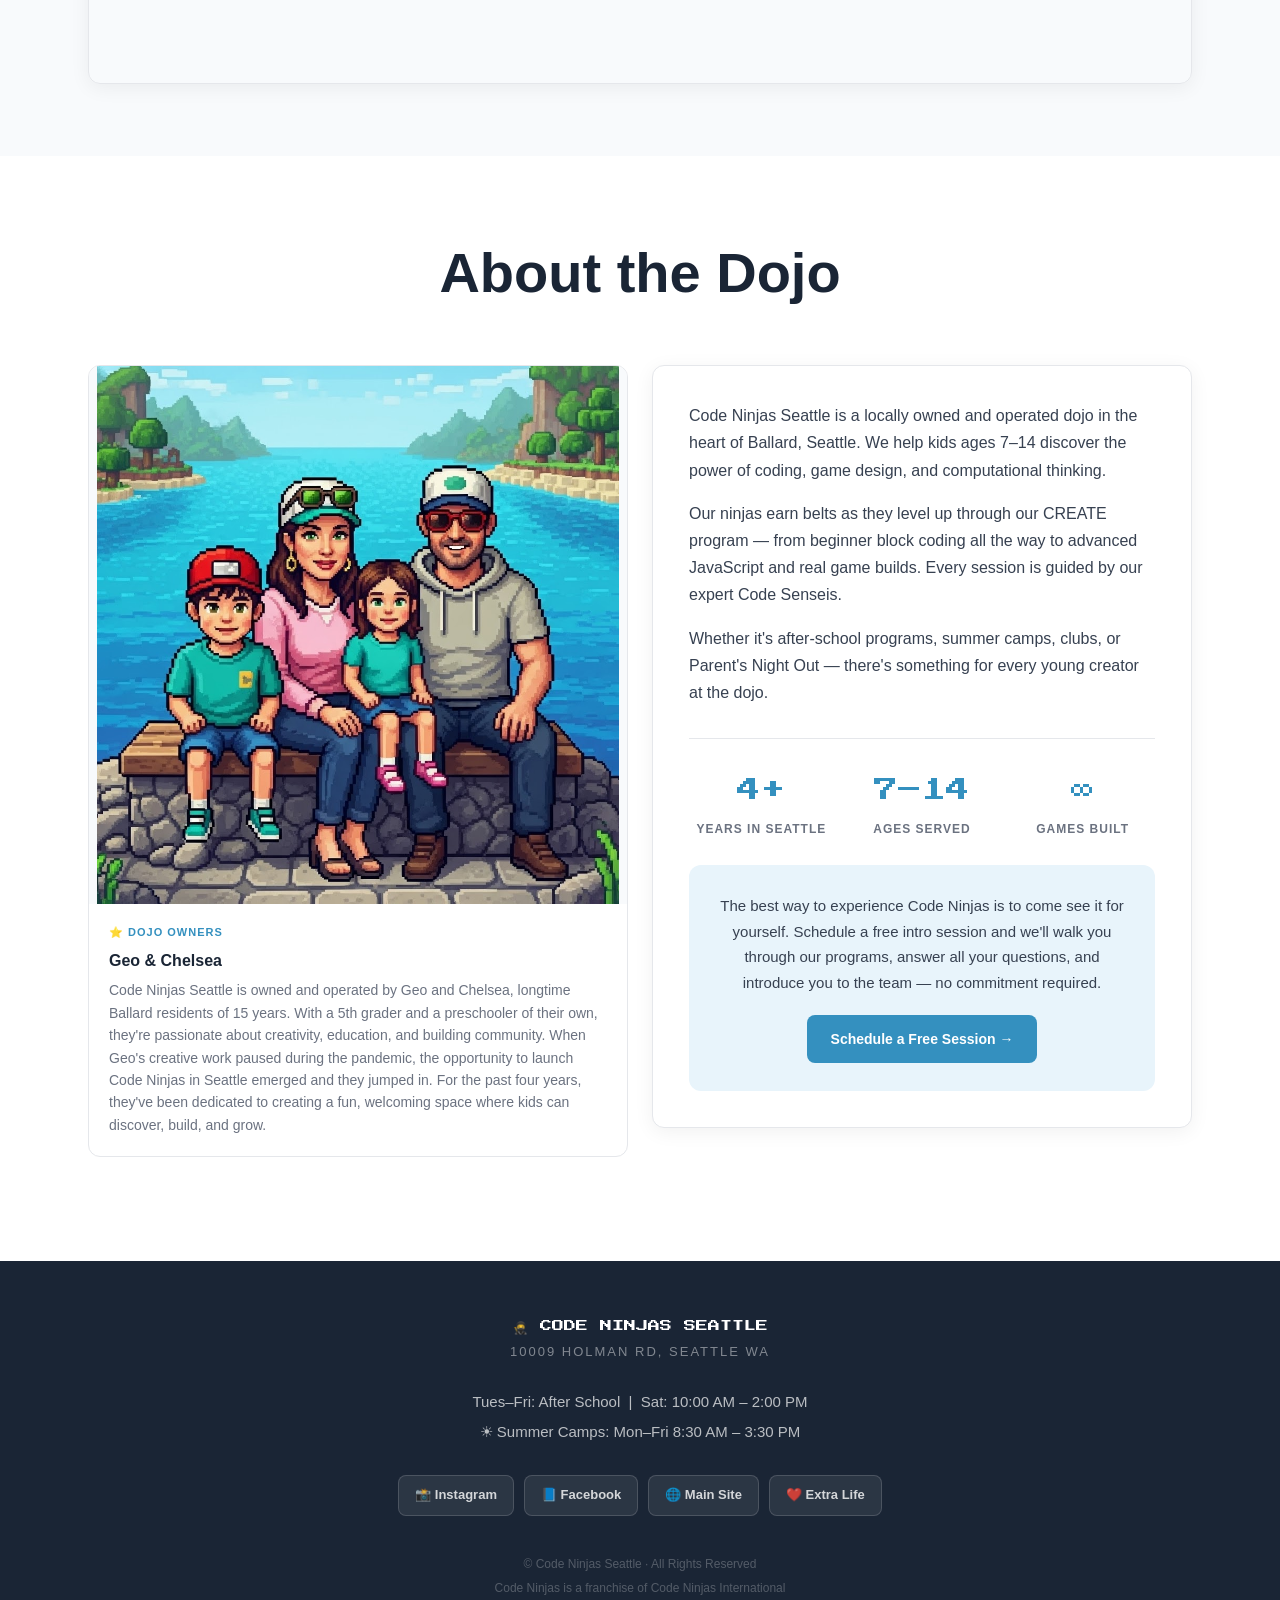
==== commit 7eb6863d: "Update index.html" ====
--- a/index.html
+++ b/index.html
@@ -201,14 +201,6 @@
                                     alt="Moose Mayhem"
                                     onerror="this.style.display = 'none'"
                                 />
-                                <span
-                                    style="
-                                        position: relative;
-                                        z-index: 1;
-                                        font-size: 52px;
-                                    "
-                                    >🫎</span
-                                >
                                 <div class="play-badge">▶ PLAY</div>
                             </div>
                             <div class="game-info">
@@ -238,14 +230,6 @@
                                     alt="Hangman"
                                     onerror="this.style.display = 'none'"
                                 />
-                                <span
-                                    style="
-                                        position: relative;
-                                        z-index: 1;
-                                        font-size: 52px;
-                                    "
-                                    >🔤</span
-                                >
                                 <div class="play-badge">▶ PLAY</div>
                             </div>
                             <div class="game-info">
@@ -275,14 +259,6 @@
                                     alt="Jeff Da Fly"
                                     onerror="this.style.display = 'none'"
                                 />
-                                <span
-                                    style="
-                                        position: relative;
-                                        z-index: 1;
-                                        font-size: 52px;
-                                    "
-                                    >🪰</span
-                                >
                                 <div class="play-badge">▶ PLAY</div>
                             </div>
                             <div class="game-info">
@@ -312,14 +288,6 @@
                                     alt="Solarmill vs Global Warming"
                                     onerror="this.style.display = 'none'"
                                 />
-                                <span
-                                    style="
-                                        position: relative;
-                                        z-index: 1;
-                                        font-size: 52px;
-                                    "
-                                    >🌱</span
-                                >
                                 <div class="play-badge">▶ PLAY</div>
                             </div>
                             <div class="game-info">
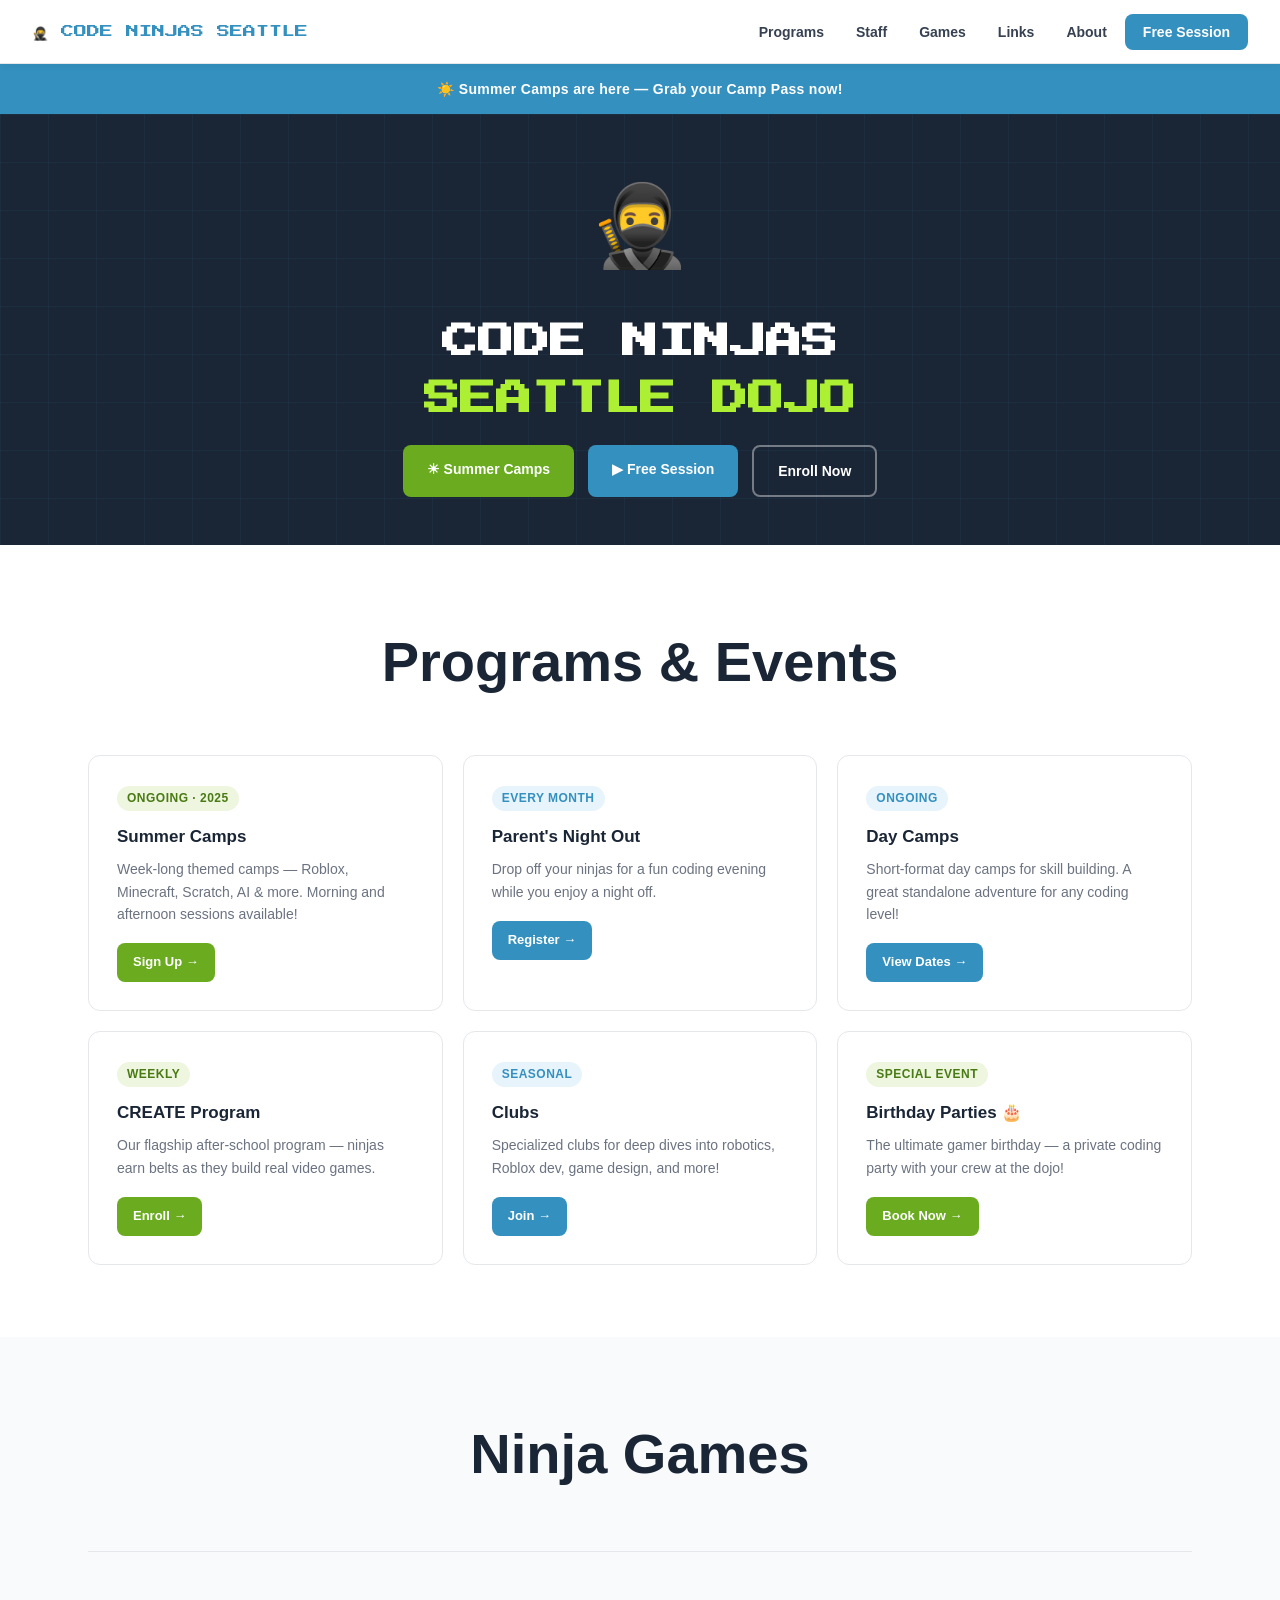
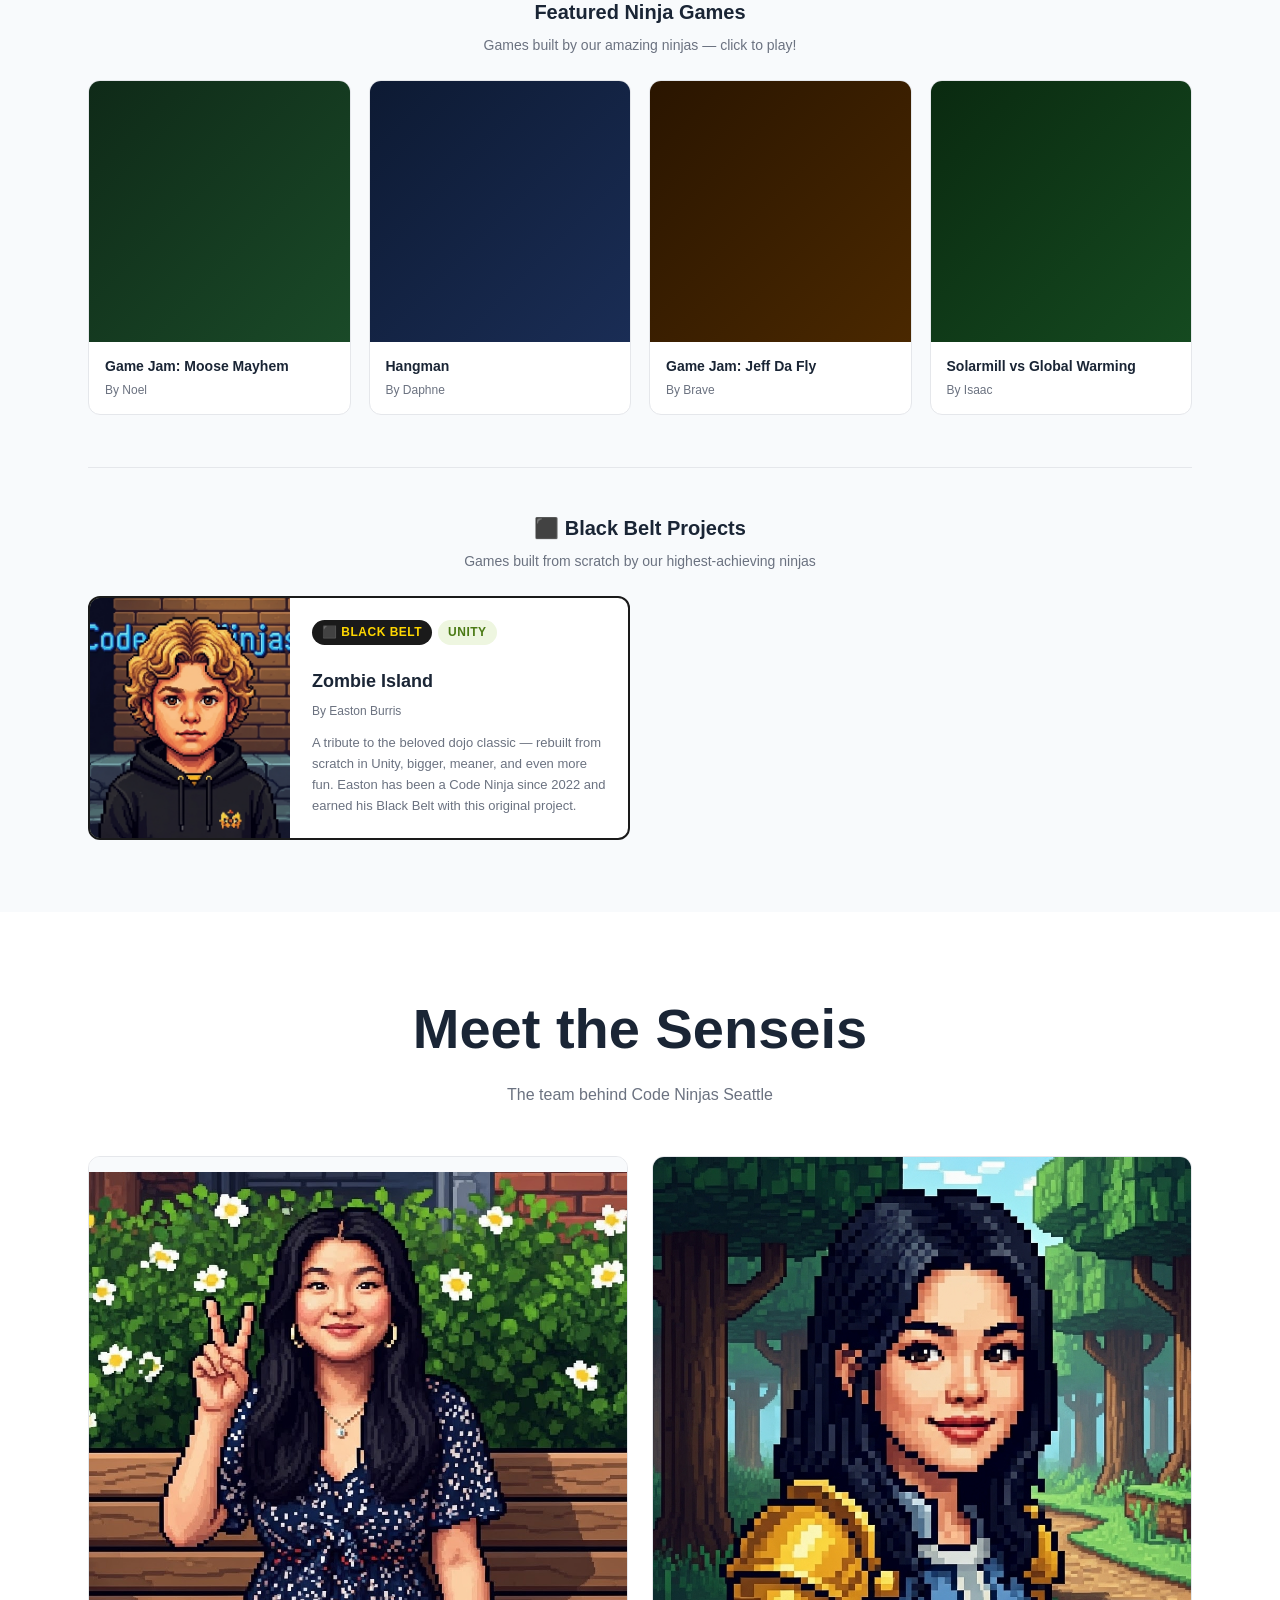
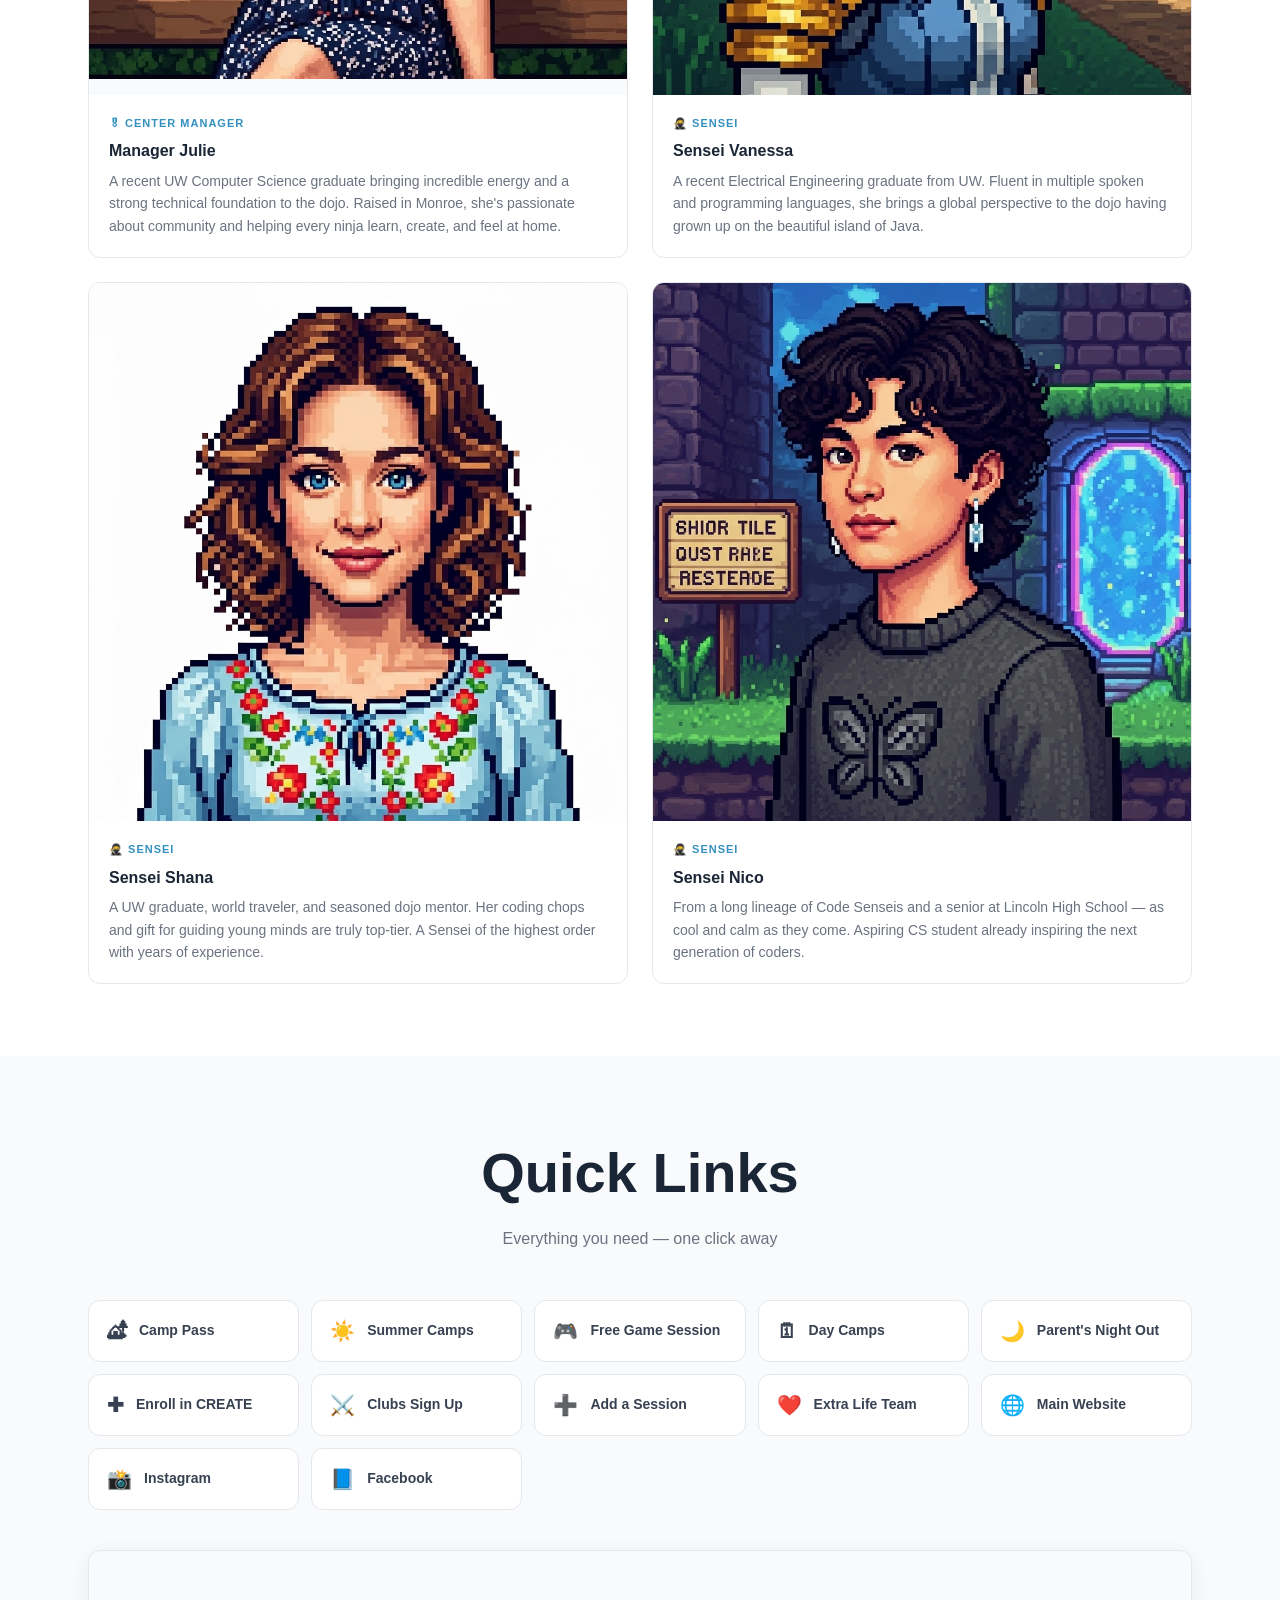
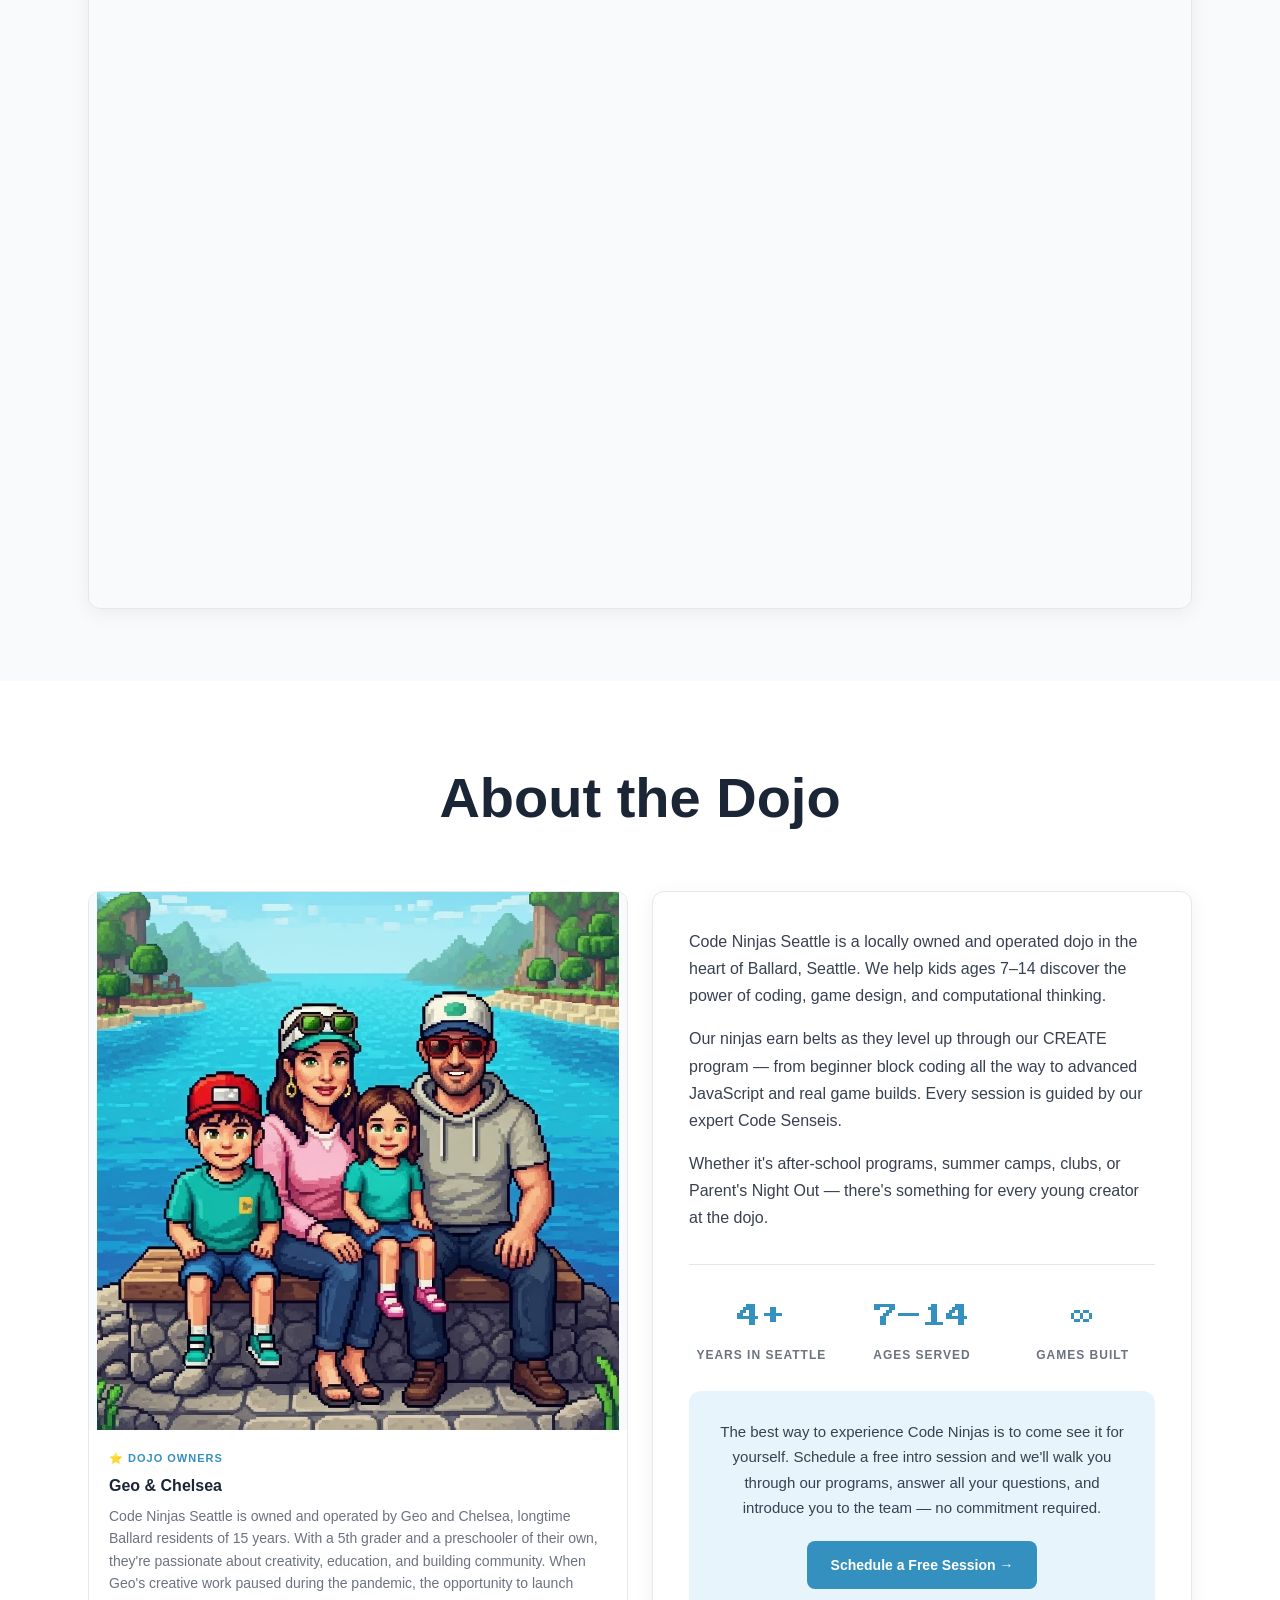
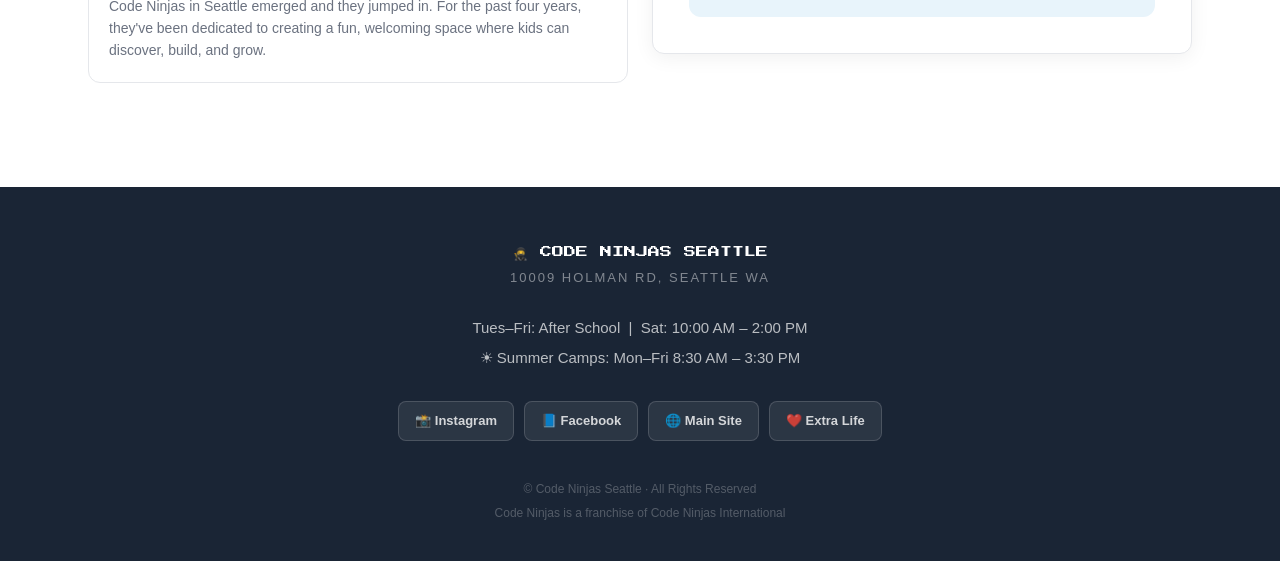
==== commit dc405231: "1" ====
--- a/index.html
+++ b/index.html
@@ -25,7 +25,7 @@
                 <li>
                     <a
                         class="nav-cta"
-                        href="https://www.codeninjas.com/wa-seattle/schedule-tour"
+                        href="https://www.codeninjas.com/wa-seattle/schedule-tour?utm_source=cnsdojo&utm_medium=website&utm_campaign=dojowebsite"
                         target="_blank"
                         >Free Session</a
                     >
@@ -36,7 +36,7 @@
         <!-- BANNER -->
         <div class="banner">
             <a
-                href="https://members.codeninjas.com/r/?=CNS667/209/6548//1764807932"
+                href="https://members.codeninjas.com/r/?=CNS667/209/6548//1764807932&utm_source=cnsdojo&utm_medium=website&utm_campaign=dojowebsite"
                 target="_blank"
             >
                 ☀️ Summer Camps are here — Grab your Camp Pass now!
@@ -51,19 +51,19 @@
             <div class="hero-btns">
                 <a
                     class="btn btn-green"
-                    href="https://members.codeninjas.com/e/?=CNS667/209/267784//1768347182"
+                    href="https://members.codeninjas.com/e/?=CNS667/209/267784//1768347182&utm_source=cnsdojo&utm_medium=website&utm_campaign=dojowebsite"
                     target="_blank"
                     >☀ Summer Camps</a
                 >
                 <a
                     class="btn btn-blue"
-                    href="https://www.codeninjas.com/wa-seattle/schedule-tour"
+                    href="https://www.codeninjas.com/wa-seattle/schedule-tour?utm_source=cnsdojo&utm_medium=website&utm_campaign=dojowebsite"
                     target="_blank"
                     >▶ Free Session</a
                 >
                 <a
                     class="btn btn-outline"
-                    href="https://cn.mystudio.io/m/?=CNS667/209/2145//1763401985"
+                    href="https://cn.mystudio.io/m/?=CNS667/209/2145//1763401985&utm_source=cnsdojo&utm_medium=website&utm_campaign=dojowebsite"
                     target="_blank"
                     >Enroll Now</a
                 >
@@ -88,7 +88,7 @@
                         </p>
                         <a
                             class="btn btn-green btn-sm"
-                            href="https://members.codeninjas.com/e/?=CNS667/209/267784//1768347182"
+                            href="https://members.codeninjas.com/e/?=CNS667/209/267784//1768347182&utm_source=cnsdojo&utm_medium=website&utm_campaign=dojowebsite"
                             target="_blank"
                             >Sign Up →</a
                         >
@@ -103,7 +103,7 @@
                         </p>
                         <a
                             class="btn btn-blue btn-sm"
-                            href="https://cn.mystudio.io/e/?=CNS667/209/19648//1763401882"
+                            href="https://cn.mystudio.io/e/?=CNS667/209/19648//1763401882&utm_source=cnsdojo&utm_medium=website&utm_campaign=dojowebsite"
                             target="_blank"
                             >Register →</a
                         >
@@ -118,7 +118,7 @@
                         </p>
                         <a
                             class="btn btn-blue btn-sm"
-                            href="https://cn.mystudio.io/e/?=CNS667/209/130173//1763401882"
+                            href="https://cn.mystudio.io/e/?=CNS667/209/130173//1763401882&utm_source=cnsdojo&utm_medium=website&utm_campaign=dojowebsite"
                             target="_blank"
                             >View Dates →</a
                         >
@@ -133,7 +133,7 @@
                         </p>
                         <a
                             class="btn btn-green btn-sm"
-                            href="https://cn.mystudio.io/m/?=CNS667/209/2145//1763401985"
+                            href="https://cn.mystudio.io/m/?=CNS667/209/2145//1763401985&utm_source=cnsdojo&utm_medium=website&utm_campaign=dojowebsite"
                             target="_blank"
                             >Enroll →</a
                         >
@@ -148,7 +148,7 @@
                         </p>
                         <a
                             class="btn btn-blue btn-sm"
-                            href="https://cn.mystudio.io/m/?=CNS667/209/2150//1763401985"
+                            href="https://cn.mystudio.io/m/?=CNS667/209/2150//1763401985&utm_source=cnsdojo&utm_medium=website&utm_campaign=dojowebsite"
                             target="_blank"
                             >Join →</a
                         >
@@ -163,7 +163,7 @@
                         </p>
                         <a
                             class="btn btn-green btn-sm"
-                            href="https://www.codeninjas.com/wa-seattle"
+                            href="https://www.codeninjas.com/wa-seattle?utm_source=cnsdojo&utm_medium=website&utm_campaign=dojowebsite"
                             target="_blank"
                             >Book Now →</a
                         >
@@ -176,7 +176,10 @@
         <section class="sec sec-alt" id="games">
             <div class="inner">
                 <div class="sec-head">
-                    <h2>Featured Ninja Games</h2>
+                    <h2>Ninja Games</h2>
+                </div>
+                <div class="subsec-head">
+                    <h3>Featured Ninja Games</h3>
                     <p>Games built by our amazing ninjas — click to play!</p>
                 </div>
                 <!-- ✏ ADMIN: Copy any .game-card to add a new game. Update h3 title, game-maker name, href link, and thumb emoji/bg color. -->
@@ -293,6 +296,31 @@
                             <div class="game-info">
                                 <h3>Solarmill vs Global Warming</h3>
                                 <div class="game-maker">By Isaac</div>
+                            </div>
+                        </a>
+                    </div>
+                </div>
+
+                <!-- ✏ ADMIN: Copy any .bb-card to add a new black belt project. -->
+                <div class="subsec-head">
+                    <h3>⬛ Black Belt Projects</h3>
+                    <p>Games built from scratch by our highest-achieving ninjas</p>
+                </div>
+                <div class="bb-grid">
+                    <div class="bb-card">
+                        <a href="https://cnseattle.github.io/Easton-Zombie_Island/" target="_blank">
+                            <div class="bb-thumb" style="background: linear-gradient(135deg, #0d1a0a, #1a3010);">
+                                <img src="images/easton.jpg" alt="Zombie Island by Easton Burris" />
+                                <div class="play-badge">▶ PLAY</div>
+                            </div>
+                            <div class="bb-info">
+                                <div class="bb-badges">
+                                    <span class="tag tag-belt">⬛ Black Belt</span>
+                                    <span class="tag tag-green">Unity</span>
+                                </div>
+                                <h3>Zombie Island</h3>
+                                <div class="game-maker">By Easton Burris</div>
+                                <p>A tribute to the beloved dojo classic — rebuilt from scratch in Unity, bigger, meaner, and even more fun. Easton has been a Code Ninja since 2022 and earned his Black Belt with this original project.</p>
                             </div>
                         </a>
                     </div>
@@ -401,61 +429,61 @@
                 <div class="links-grid">
                     <a
                         class="link-card"
-                        href="https://members.codeninjas.com/r/?=CNS667/209/6548//1764807932"
+                        href="https://members.codeninjas.com/r/?=CNS667/209/6548//1764807932&utm_source=cnsdojo&utm_medium=website&utm_campaign=dojowebsite"
                         target="_blank"
                         ><span class="licon">🏕</span> Camp Pass</a
                     >
                     <a
                         class="link-card"
-                        href="https://members.codeninjas.com/e/?=CNS667/209/267784//1768347182"
+                        href="https://members.codeninjas.com/e/?=CNS667/209/267784//1768347182&utm_source=cnsdojo&utm_medium=website&utm_campaign=dojowebsite"
                         target="_blank"
                         ><span class="licon">☀️</span> Summer Camps</a
                     >
                     <a
                         class="link-card"
-                        href="https://www.codeninjas.com/wa-seattle/schedule-tour"
+                        href="https://www.codeninjas.com/wa-seattle/schedule-tour?utm_source=cnsdojo&utm_medium=website&utm_campaign=dojowebsite"
                         target="_blank"
                         ><span class="licon">🎮</span> Free Game Session</a
                     >
                     <a
                         class="link-card"
-                        href="https://cn.mystudio.io/e/?=CNS667/209/130173//1763401882"
+                        href="https://cn.mystudio.io/e/?=CNS667/209/130173//1763401882&utm_source=cnsdojo&utm_medium=website&utm_campaign=dojowebsite"
                         target="_blank"
                         ><span class="licon">🗓</span> Day Camps</a
                     >
                     <a
                         class="link-card"
-                        href="https://cn.mystudio.io/e/?=CNS667/209/19648//1763401882"
+                        href="https://cn.mystudio.io/e/?=CNS667/209/19648//1763401882&utm_source=cnsdojo&utm_medium=website&utm_campaign=dojowebsite"
                         target="_blank"
                         ><span class="licon">🌙</span> Parent's Night Out</a
                     >
                     <a
                         class="link-card"
-                        href="https://cn.mystudio.io/m/?=CNS667/209/2145//1763401985"
+                        href="https://cn.mystudio.io/m/?=CNS667/209/2145//1763401985&utm_source=cnsdojo&utm_medium=website&utm_campaign=dojowebsite"
                         target="_blank"
                         ><span class="licon">✚</span> Enroll in CREATE</a
                     >
                     <a
                         class="link-card"
-                        href="https://cn.mystudio.io/m/?=CNS667/209/2150//1763401985"
+                        href="https://cn.mystudio.io/m/?=CNS667/209/2150//1763401985&utm_source=cnsdojo&utm_medium=website&utm_campaign=dojowebsite"
                         target="_blank"
                         ><span class="licon">⚔️</span> Clubs Sign Up</a
                     >
                     <a
                         class="link-card"
-                        href="https://cn.mystudio.io/Mobile/?=CNS667/209///1762465226"
+                        href="https://cn.mystudio.io/Mobile/?=CNS667/209///1762465226&utm_source=cnsdojo&utm_medium=website&utm_campaign=dojowebsite"
                         target="_blank"
                         ><span class="licon">➕</span> Add a Session</a
                     >
                     <a
                         class="link-card"
-                        href="https://www.extra-life.org/team/cnseattle"
+                        href="https://www.extra-life.org/team/cnseattle?utm_source=cnsdojo&utm_medium=website&utm_campaign=dojowebsite"
                         target="_blank"
                         ><span class="licon">❤️</span> Extra Life Team</a
                     >
                     <a
                         class="link-card"
-                        href="https://www.codeninjas.com/wa-seattle"
+                        href="https://www.codeninjas.com/wa-seattle?utm_source=cnsdojo&utm_medium=website&utm_campaign=dojowebsite"
                         target="_blank"
                         ><span class="licon">🌐</span> Main Website</a
                     >
@@ -560,7 +588,7 @@
                             </p>
                             <a
                                 class="btn btn-blue"
-                                href="https://www.codeninjas.com/wa-seattle/schedule-tour"
+                                href="https://www.codeninjas.com/wa-seattle/schedule-tour?utm_source=cnsdojo&utm_medium=website&utm_campaign=dojowebsite"
                                 target="_blank"
                                 >Schedule a Free Session →</a
                             >
@@ -594,11 +622,11 @@
                     target="_blank"
                     >📘 Facebook</a
                 >
-                <a href="https://www.codeninjas.com/wa-seattle" target="_blank"
+                <a href="https://www.codeninjas.com/wa-seattle?utm_source=cnsdojo&utm_medium=website&utm_campaign=dojowebsite" target="_blank"
                     >🌐 Main Site</a
                 >
                 <a
-                    href="https://www.extra-life.org/team/cnseattle"
+                    href="https://www.extra-life.org/team/cnseattle?utm_source=cnsdojo&utm_medium=website&utm_campaign=dojowebsite"
                     target="_blank"
                     >❤️ Extra Life</a
                 >
--- a/style.css
+++ b/style.css
@@ -459,6 +459,106 @@
     color: var(--muted);
 }
 
+/* ── SUBSECTION HEAD ── */
+.subsec-head {
+    text-align: center;
+    margin: 52px 0 24px;
+    padding-top: 44px;
+    border-top: 1px solid var(--border);
+}
+.subsec-head:first-child {
+    margin-top: 0;
+    padding-top: 0;
+    border-top: none;
+}
+.subsec-head h3 {
+    font-size: 20px;
+    font-weight: 700;
+    color: var(--dark);
+    margin-bottom: 6px;
+}
+.subsec-head p {
+    font-size: 14px;
+    color: var(--muted);
+}
+
+.tag-belt {
+    background: #1a1a1a;
+    color: #ffd700;
+}
+
+/* ── BLACK BELT PROJECTS ── */
+.bb-grid {
+    display: grid;
+    grid-template-columns: repeat(auto-fill, minmax(360px, 1fr));
+    gap: 20px;
+}
+.bb-card {
+    background: var(--bg);
+    border: 2px solid #1a1a1a;
+    border-radius: var(--radius);
+    overflow: hidden;
+    transition: box-shadow 0.15s, transform 0.15s;
+}
+.bb-card:hover {
+    box-shadow: 0 8px 28px rgba(0, 0, 0, 0.18);
+    transform: translateY(-3px);
+}
+.bb-card a {
+    text-decoration: none;
+    color: inherit;
+    display: grid;
+    grid-template-columns: 200px 1fr;
+}
+.bb-thumb {
+    min-height: 200px;
+    display: flex;
+    align-items: center;
+    justify-content: center;
+    position: relative;
+    overflow: hidden;
+}
+.bb-thumb img {
+    width: 100%;
+    height: 100%;
+    object-fit: cover;
+    position: absolute;
+    inset: 0;
+}
+.bb-info {
+    padding: 22px 22px;
+    display: flex;
+    flex-direction: column;
+    justify-content: center;
+    gap: 4px;
+}
+.bb-badges {
+    display: flex;
+    gap: 6px;
+    flex-wrap: wrap;
+    margin-bottom: 4px;
+}
+.bb-info h3 {
+    font-size: 18px;
+    font-weight: 700;
+    color: var(--dark);
+    margin: 2px 0;
+}
+.bb-info p {
+    font-size: 13px;
+    color: var(--muted);
+    line-height: 1.6;
+    margin-top: 8px;
+}
+@media (max-width: 600px) {
+    .bb-card a {
+        grid-template-columns: 1fr;
+    }
+    .bb-thumb {
+        min-height: 220px;
+    }
+}
+
 /* ── QUICK LINKS ── */
 .links-grid {
     display: grid;
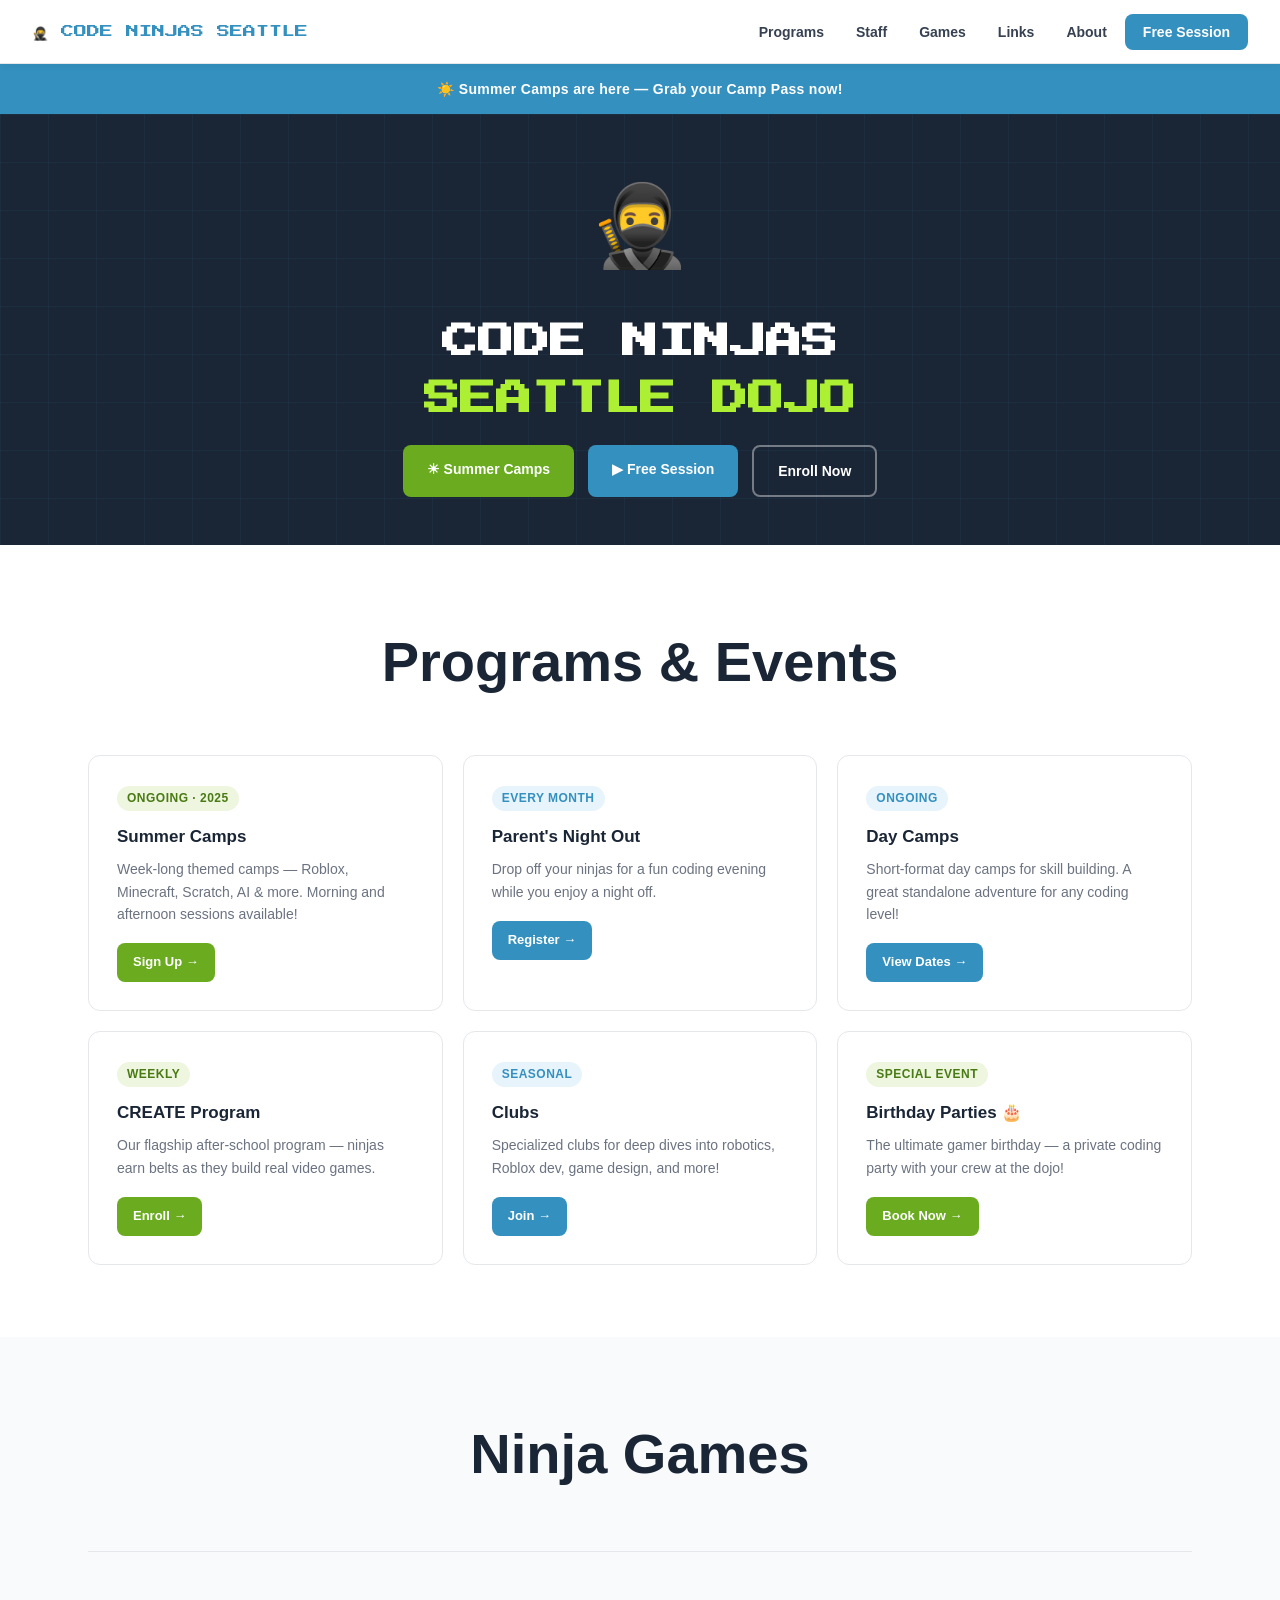
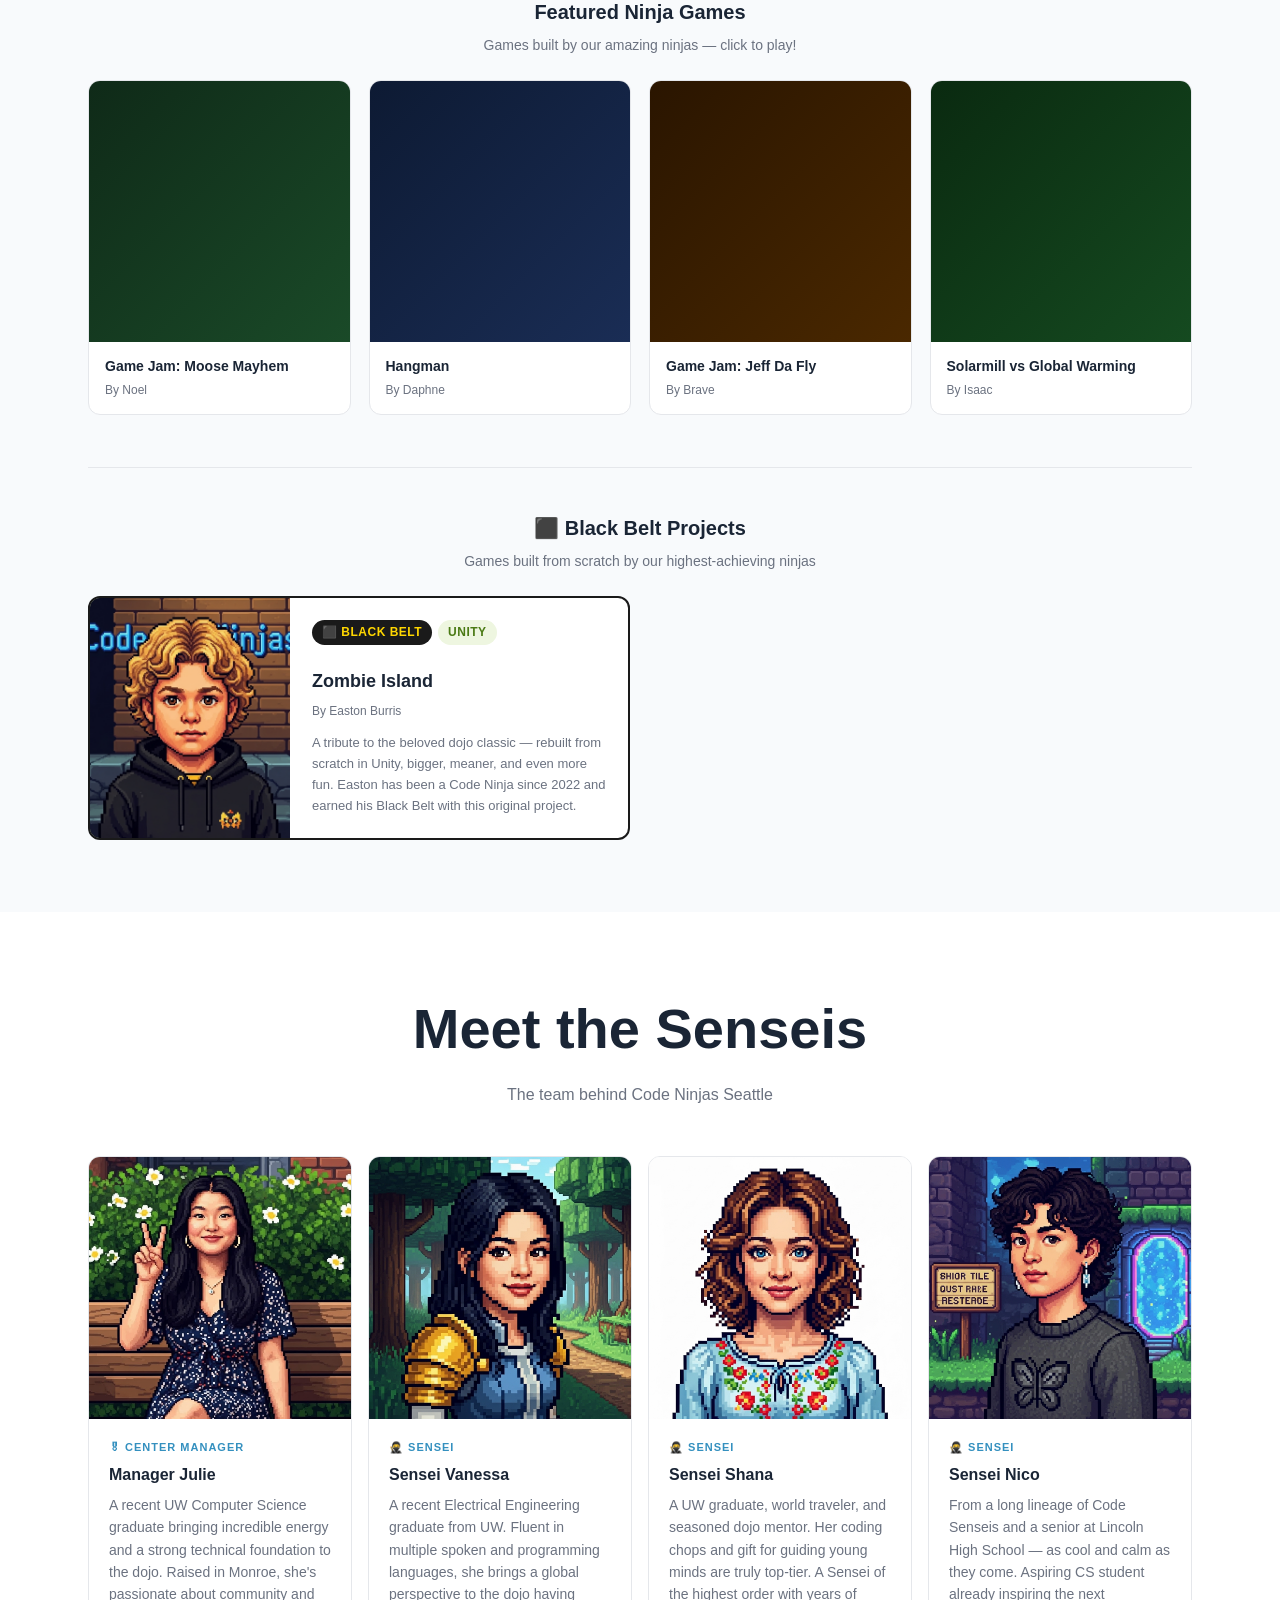
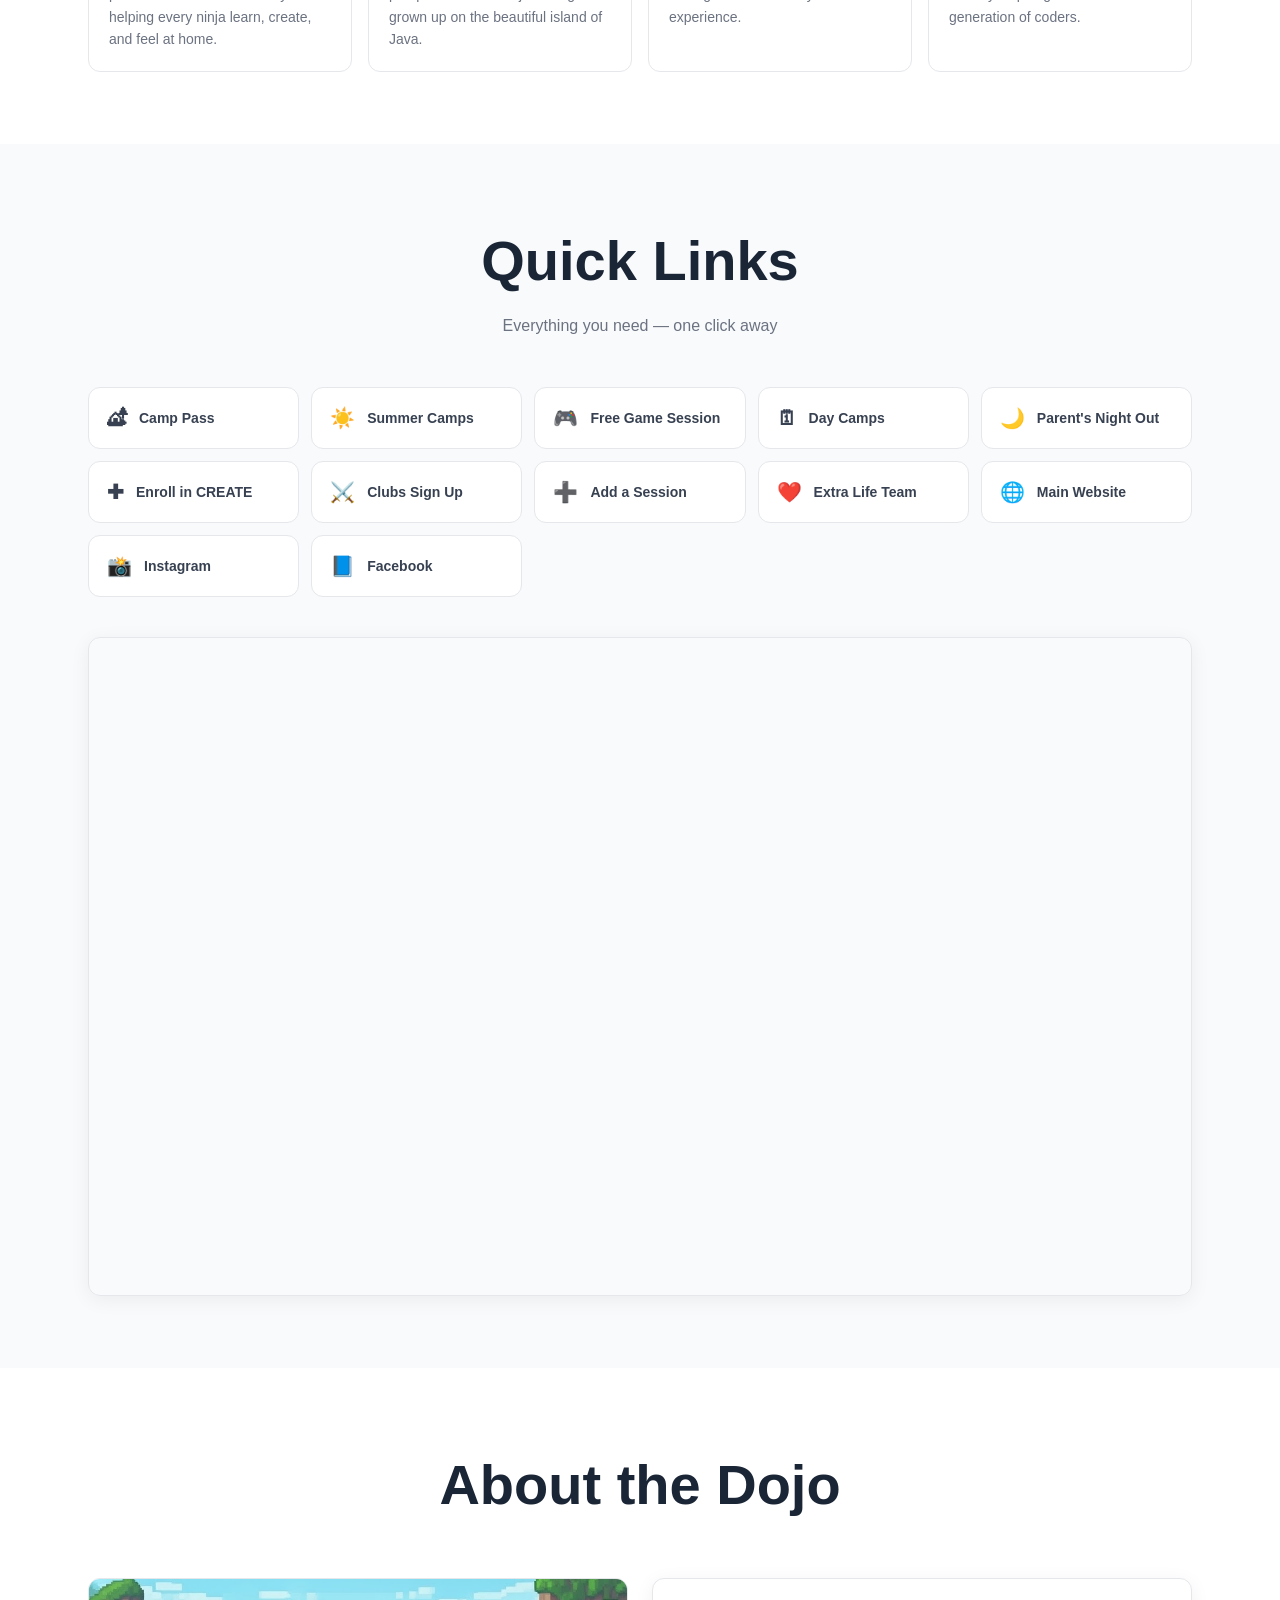
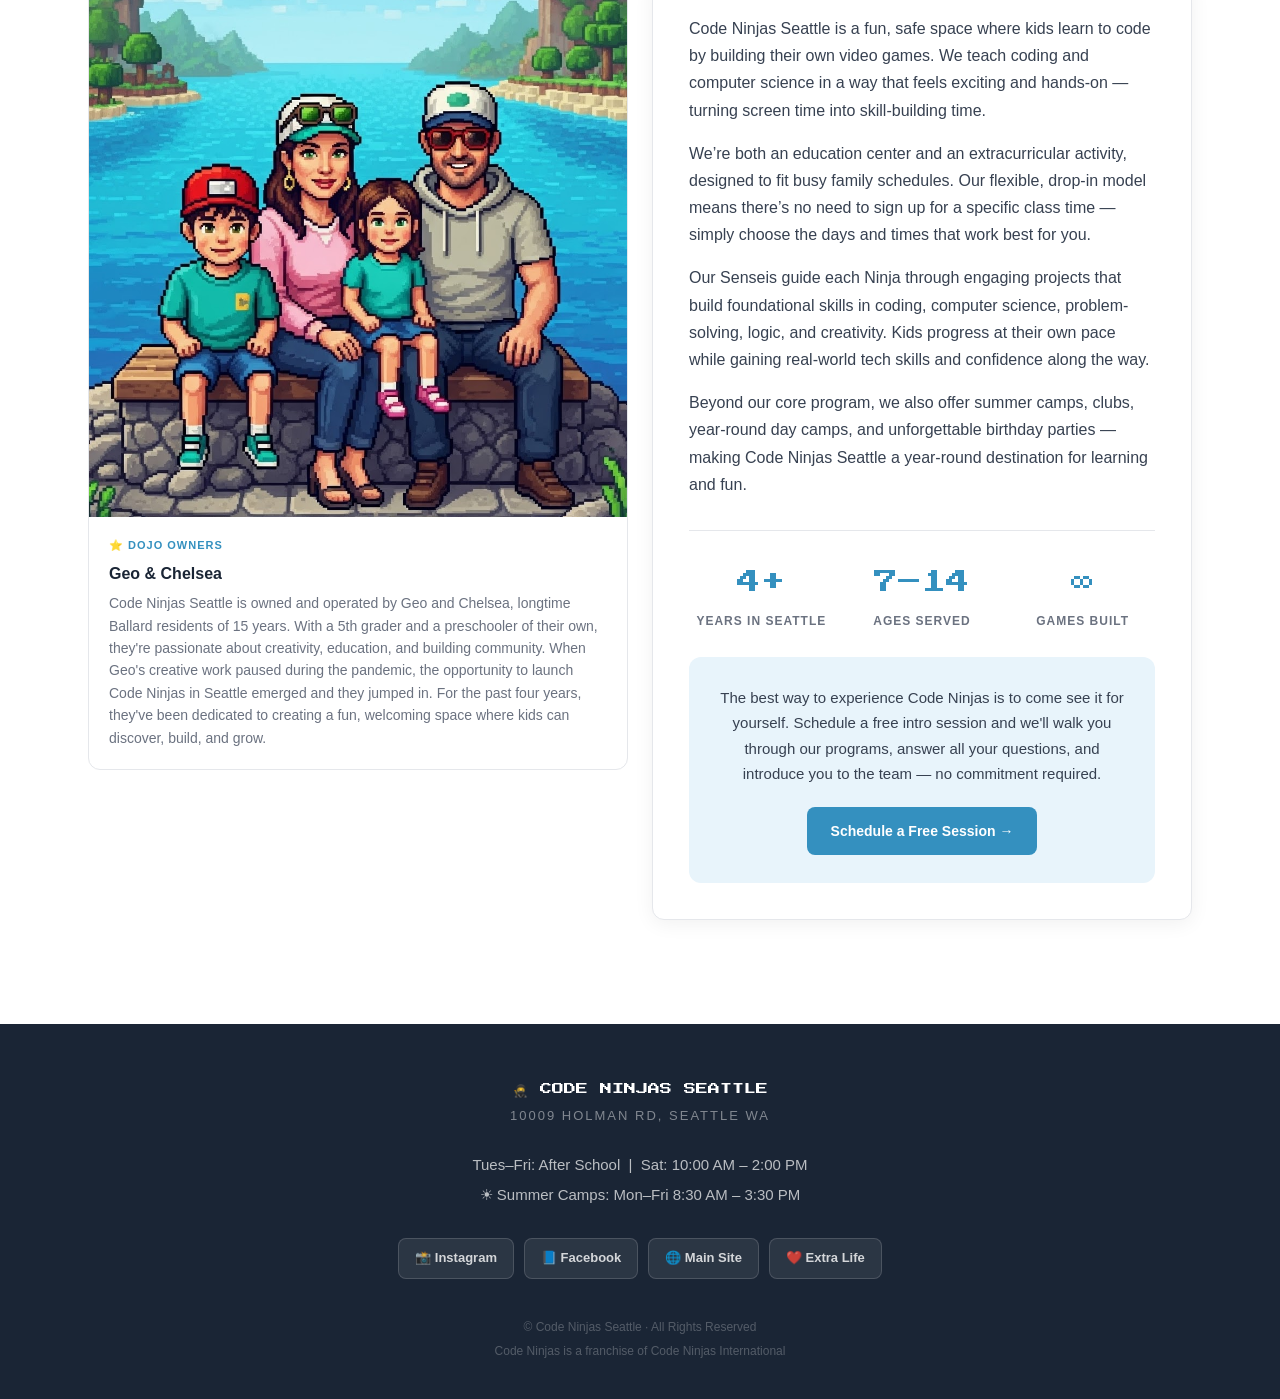
==== commit dc016f27: "2" ====
--- a/index.html
+++ b/index.html
@@ -304,23 +304,48 @@
                 <!-- ✏ ADMIN: Copy any .bb-card to add a new black belt project. -->
                 <div class="subsec-head">
                     <h3>⬛ Black Belt Projects</h3>
-                    <p>Games built from scratch by our highest-achieving ninjas</p>
+                    <p>
+                        Games built from scratch by our highest-achieving ninjas
+                    </p>
                 </div>
                 <div class="bb-grid">
                     <div class="bb-card">
-                        <a href="https://cnseattle.github.io/Easton-Zombie_Island/" target="_blank">
-                            <div class="bb-thumb" style="background: linear-gradient(135deg, #0d1a0a, #1a3010);">
-                                <img src="images/easton.jpg" alt="Zombie Island by Easton Burris" />
+                        <a
+                            href="https://cnseattle.github.io/Easton-Zombie_Island/"
+                            target="_blank"
+                        >
+                            <div
+                                class="bb-thumb"
+                                style="
+                                    background: linear-gradient(
+                                        135deg,
+                                        #0d1a0a,
+                                        #1a3010
+                                    );
+                                "
+                            >
+                                <img
+                                    src="images/easton.jpg"
+                                    alt="Zombie Island by Easton Burris"
+                                />
                                 <div class="play-badge">▶ PLAY</div>
                             </div>
                             <div class="bb-info">
                                 <div class="bb-badges">
-                                    <span class="tag tag-belt">⬛ Black Belt</span>
+                                    <span class="tag tag-belt"
+                                        >⬛ Black Belt</span
+                                    >
                                     <span class="tag tag-green">Unity</span>
                                 </div>
                                 <h3>Zombie Island</h3>
                                 <div class="game-maker">By Easton Burris</div>
-                                <p>A tribute to the beloved dojo classic — rebuilt from scratch in Unity, bigger, meaner, and even more fun. Easton has been a Code Ninja since 2022 and earned his Black Belt with this original project.</p>
+                                <p>
+                                    A tribute to the beloved dojo classic —
+                                    rebuilt from scratch in Unity, bigger,
+                                    meaner, and even more fun. Easton has been a
+                                    Code Ninja since 2022 and earned his Black
+                                    Belt with this original project.
+                                </p>
                             </div>
                         </a>
                     </div>
@@ -548,21 +573,33 @@
                     <!-- Dojo info card -->
                     <div class="about-inner">
                         <p>
-                            Code Ninjas Seattle is a locally owned and operated
-                            dojo in the heart of Ballard, Seattle. We help kids
-                            ages 7–14 discover the power of coding, game design,
-                            and computational thinking.
-                        </p>
-                        <p>
-                            Our ninjas earn belts as they level up through our
-                            CREATE program — from beginner block coding all the
-                            way to advanced JavaScript and real game builds.
-                            Every session is guided by our expert Code Senseis.
-                        </p>
-                        <p>
-                            Whether it's after-school programs, summer camps,
-                            clubs, or Parent's Night Out — there's something for
-                            every young creator at the dojo.
+                            Code Ninjas Seattle is a fun, safe space where kids
+                            learn to code by building their own video games. We
+                            teach coding and computer science in a way that
+                            feels exciting and hands-on — turning screen time
+                            into skill-building time.
+                        </p>
+                        <p>
+                            We’re both an education center and an
+                            extracurricular activity, designed to fit busy
+                            family schedules. Our flexible, drop-in model means
+                            there’s no need to sign up for a specific class time
+                            — simply choose the days and times that work best
+                            for you.
+                        </p>
+                        <p>
+                            Our Senseis guide each Ninja through engaging
+                            projects that build foundational skills in coding,
+                            computer science, problem-solving, logic, and
+                            creativity. Kids progress at their own pace while
+                            gaining real-world tech skills and confidence along
+                            the way.
+                        </p>
+                        <p>
+                            Beyond our core program, we also offer summer camps,
+                            clubs, year-round day camps, and unforgettable
+                            birthday parties — making Code Ninjas Seattle a
+                            year-round destination for learning and fun.
                         </p>
                         <div class="stat-row">
                             <div class="stat">
@@ -622,7 +659,9 @@
                     target="_blank"
                     >📘 Facebook</a
                 >
-                <a href="https://www.codeninjas.com/wa-seattle?utm_source=cnsdojo&utm_medium=website&utm_campaign=dojowebsite" target="_blank"
+                <a
+                    href="https://www.codeninjas.com/wa-seattle?utm_source=cnsdojo&utm_medium=website&utm_campaign=dojowebsite"
+                    target="_blank"
                     >🌐 Main Site</a
                 >
                 <a
--- a/style.css
+++ b/style.css
@@ -307,8 +307,8 @@
 /* ── STAFF ── */
 .staff-grid {
     display: grid;
-    grid-template-columns: repeat(2, 1fr);
-    gap: 24px;
+    grid-template-columns: repeat(4, 1fr);
+    gap: 16px;
 }
 .staff-card {
     background: var(--bg);
@@ -326,7 +326,8 @@
 .staff-photo {
     width: 100%;
     aspect-ratio: 1 / 1;
-    object-fit: contain;
+    object-fit: cover;
+    object-position: top;
     display: block;
     background: var(--bg-alt);
 }
@@ -753,6 +754,9 @@
     nav ul {
         display: none;
     }
+    .staff-grid {
+        grid-template-columns: repeat(2, 1fr);
+    }
     .owner-card {
         grid-column: span 1;
         grid-template-columns: 1fr;
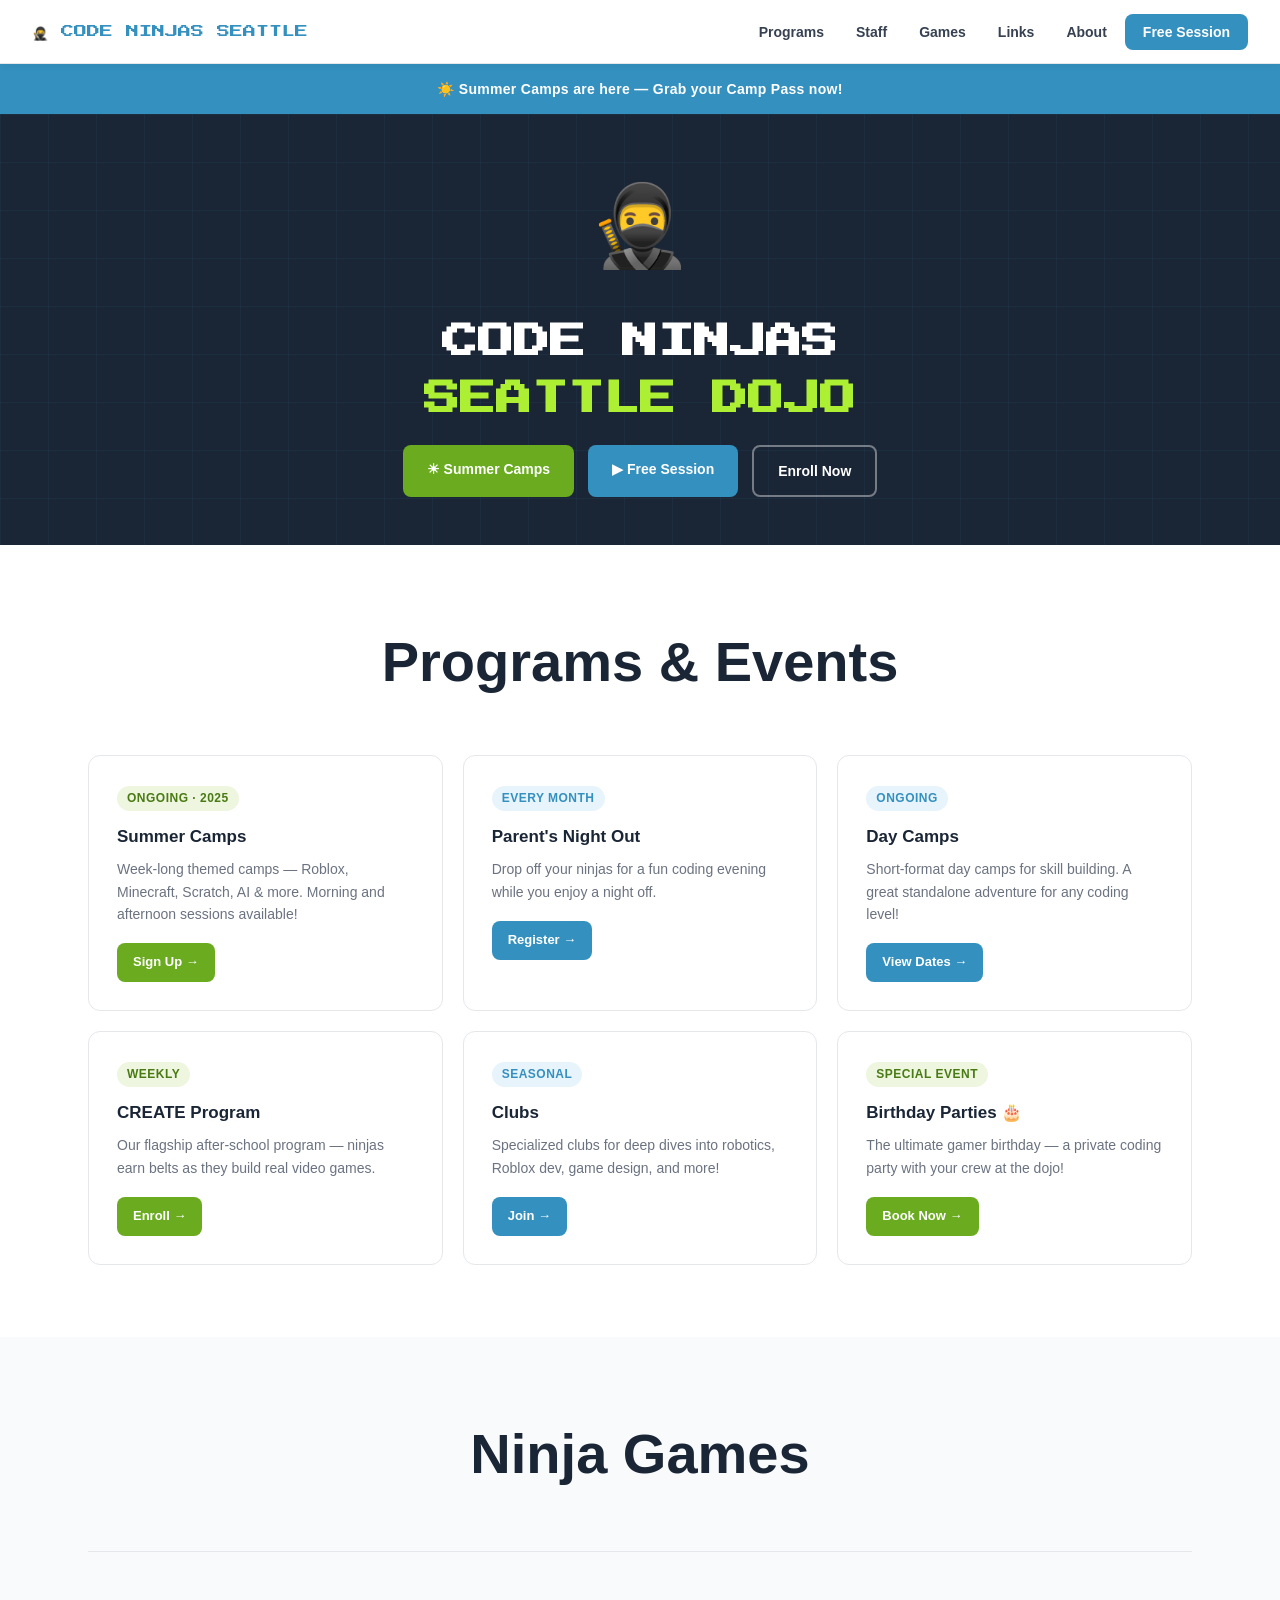
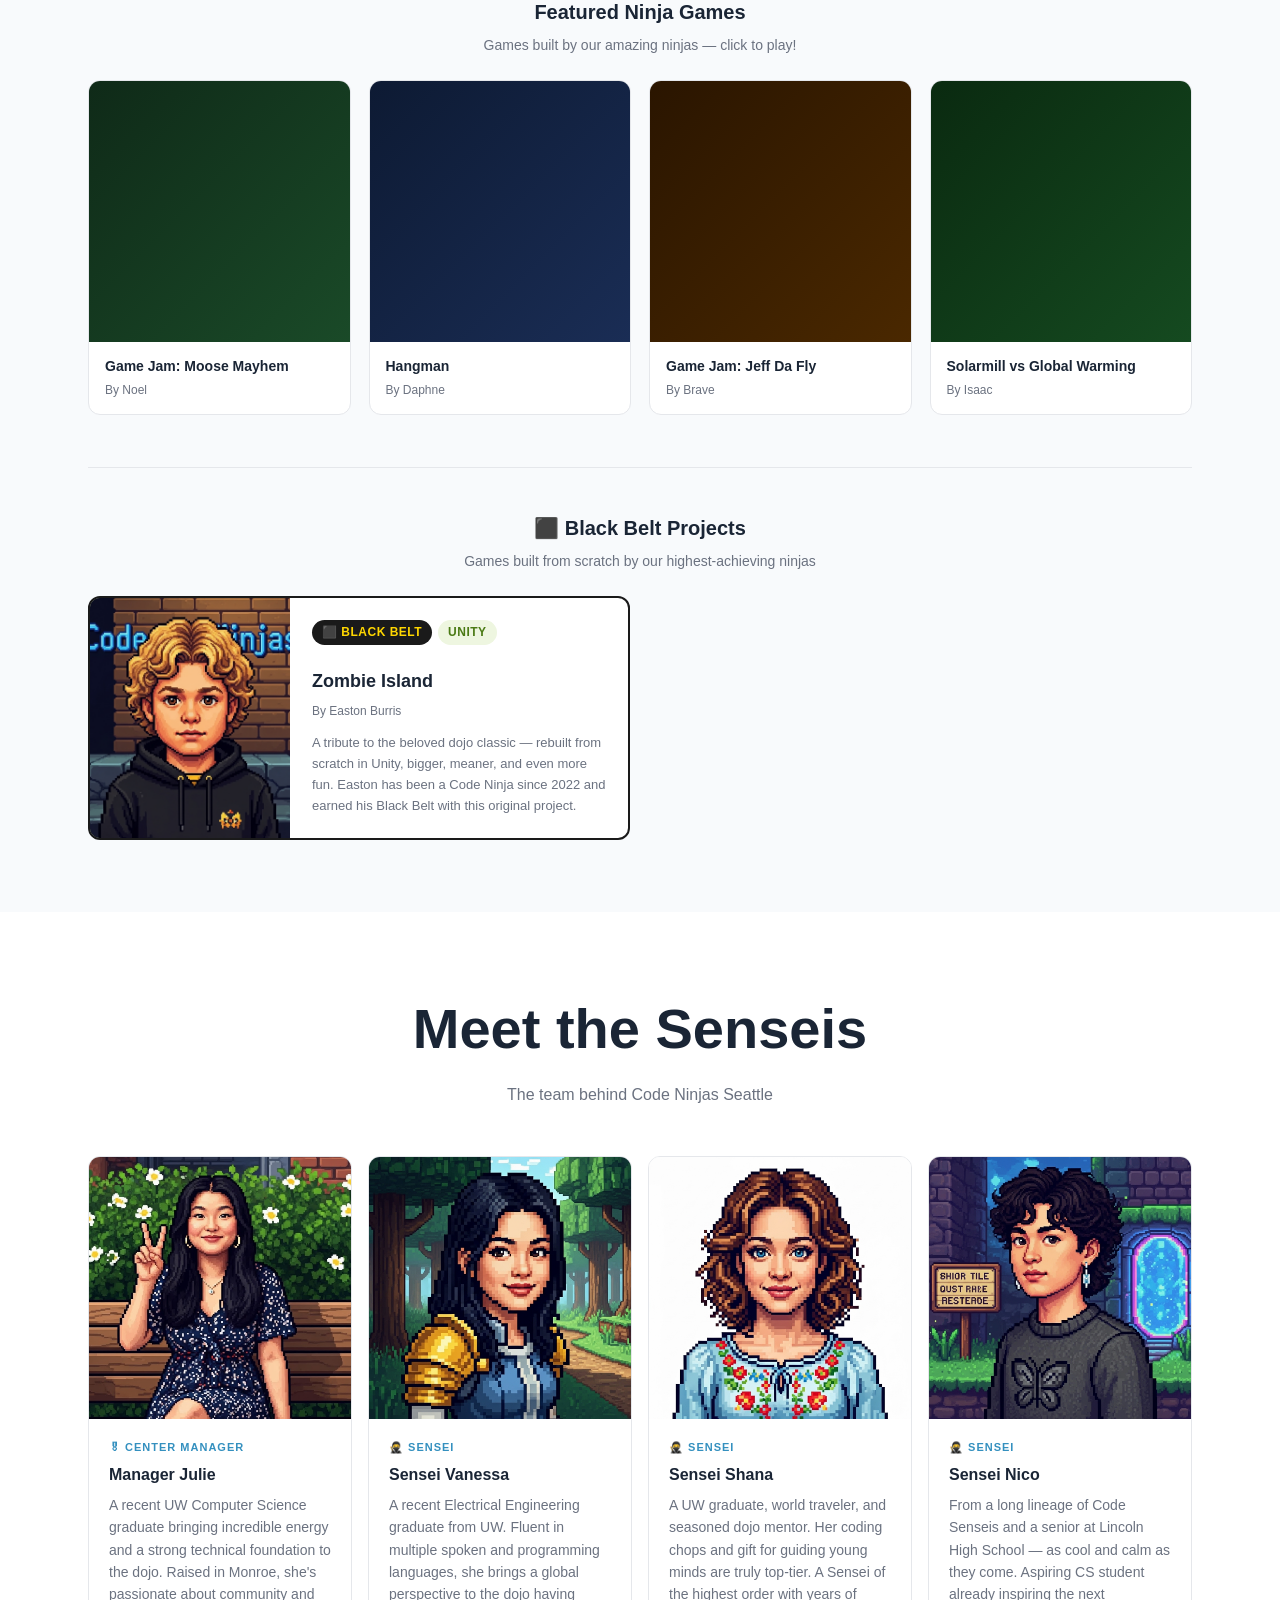
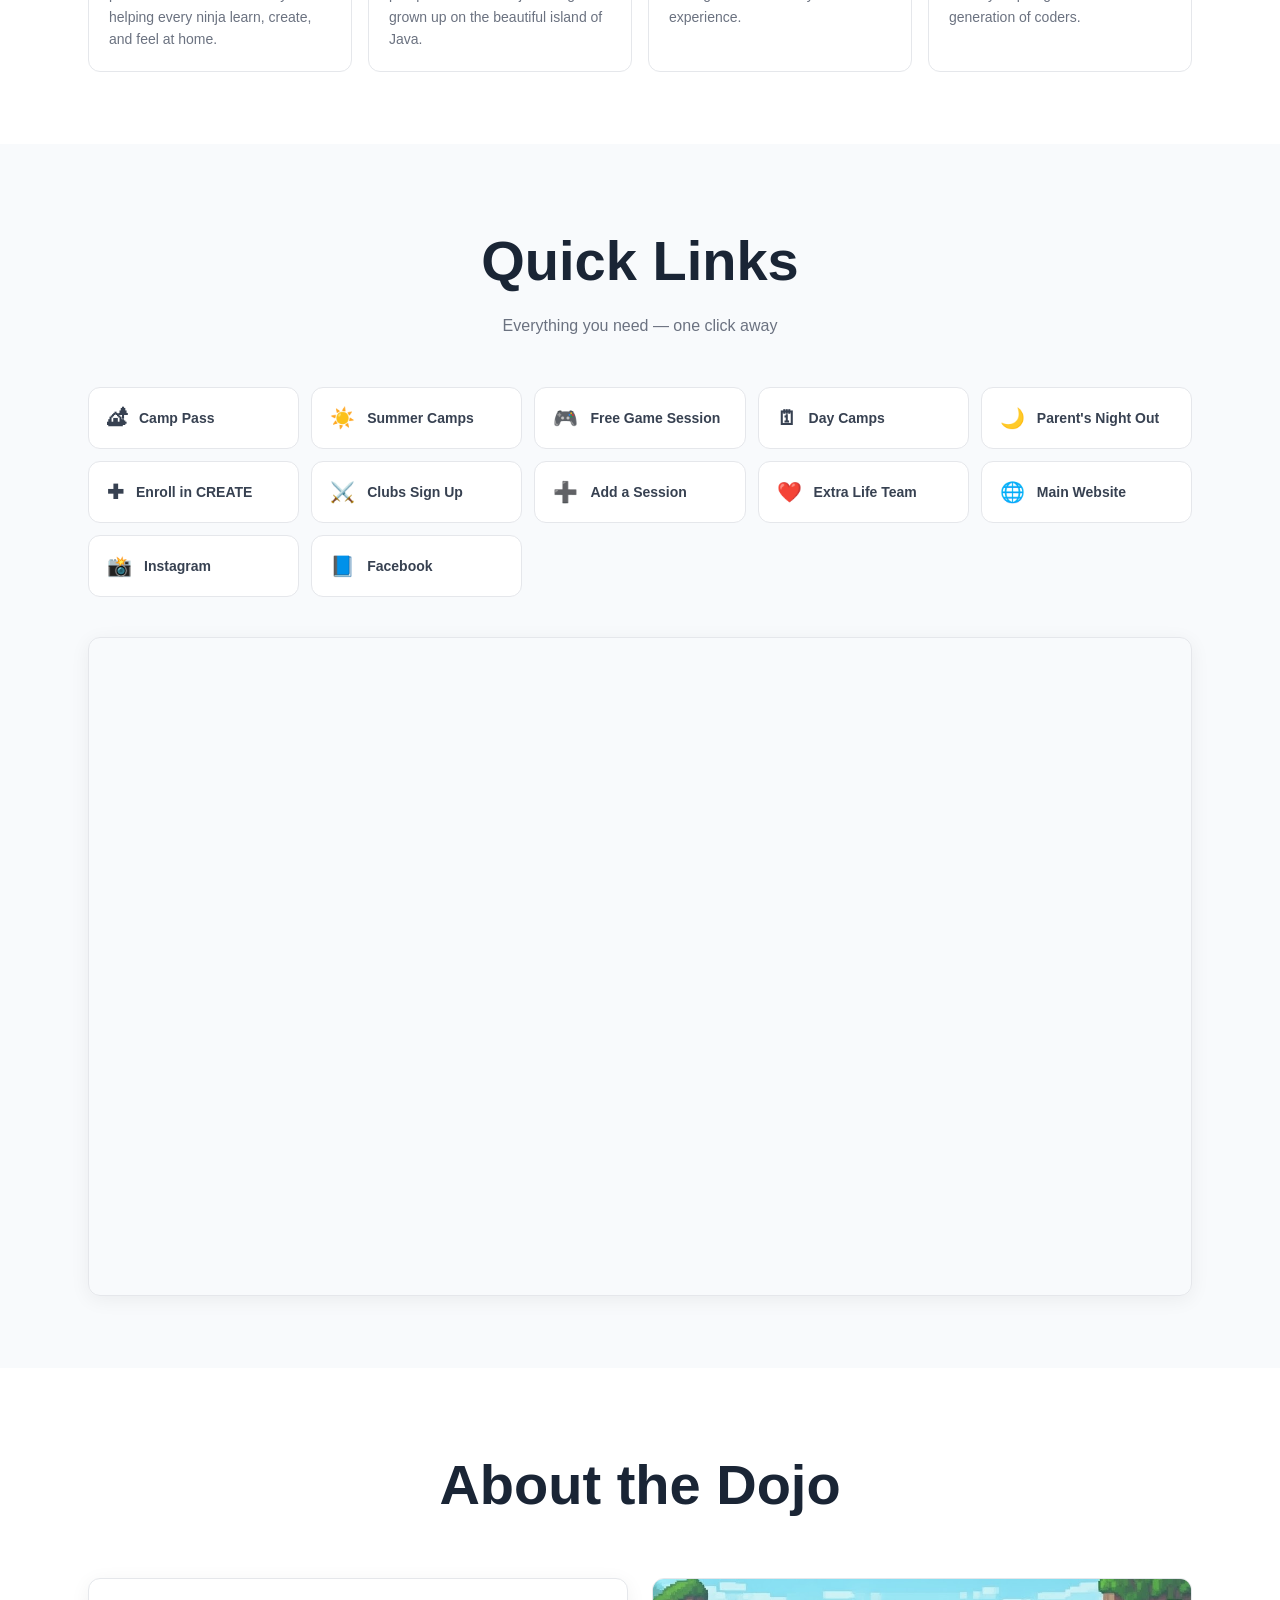
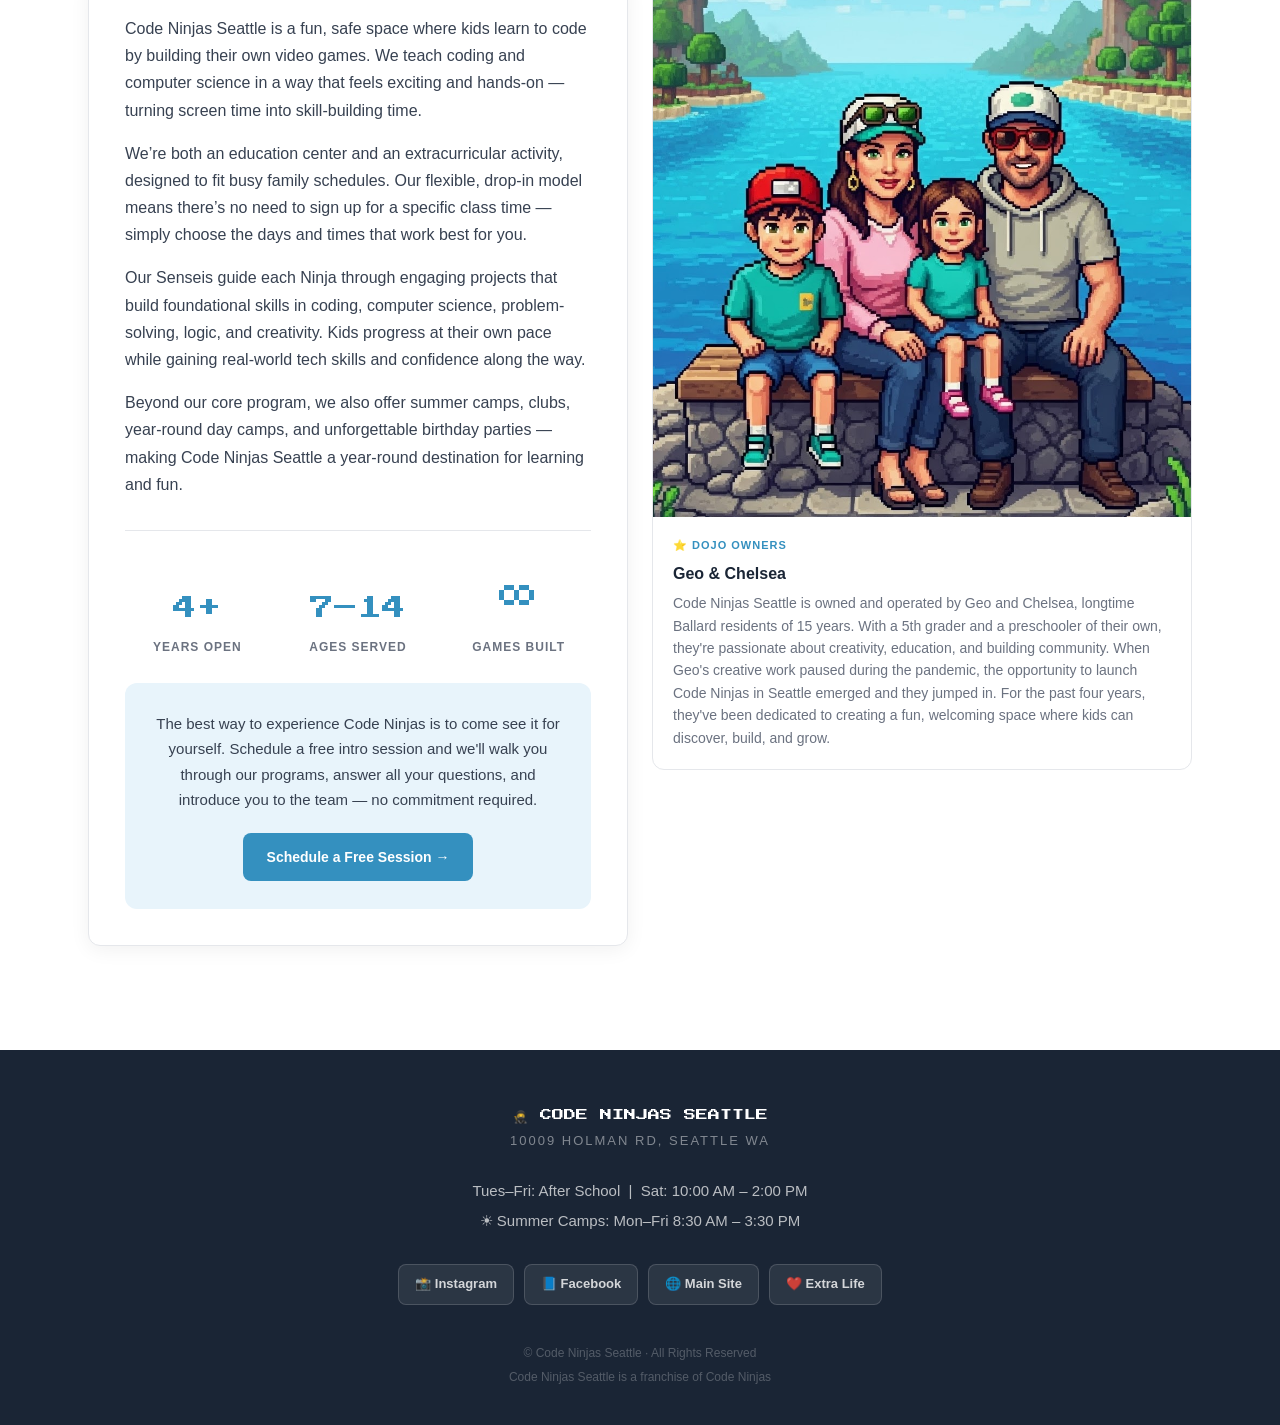
==== commit 97e7b287: "2" ====
--- a/index.html
+++ b/index.html
@@ -11,6 +11,44 @@
             rel="stylesheet"
         />
         <link rel="stylesheet" href="style.css" />
+
+        <!-- Meta Pixel -->
+        <script>
+            !(function (f, b, e, v, n, t, s) {
+                if (f.fbq) return;
+                n = f.fbq = function () {
+                    n.callMethod
+                        ? n.callMethod.apply(n, arguments)
+                        : n.queue.push(arguments);
+                };
+                if (!f._fbq) f._fbq = n;
+                n.push = n;
+                n.loaded = !0;
+                n.version = "2.0";
+                n.queue = [];
+                t = b.createElement(e);
+                t.async = !0;
+                t.src = v;
+                s = b.getElementsByTagName(e)[0];
+                s.parentNode.insertBefore(t, s);
+            })(
+                window,
+                document,
+                "script",
+                "https://connect.facebook.net/en_US/fbevents.js",
+            );
+            fbq("init", "1052755944754911");
+            fbq("track", "PageView");
+        </script>
+        <noscript>
+            <img
+                height="1"
+                width="1"
+                style="display: none"
+                src="https://www.facebook.com/tr?id=1052755944754911&ev=PageView&noscript=1"
+            />
+        </noscript>
+        <!-- End Meta Pixel -->
     </head>
     <body>
         <!-- NAV -->
@@ -545,6 +583,67 @@
                     <h2>About the Dojo</h2>
                 </div>
                 <div class="about-grid">
+                    <!-- Dojo info card -->
+                    <div class="about-inner">
+                        <p>
+                            Code Ninjas Seattle is a fun, safe space where kids
+                            learn to code by building their own video games. We
+                            teach coding and computer science in a way that
+                            feels exciting and hands-on — turning screen time
+                            into skill-building time.
+                        </p>
+                        <p>
+                            We’re both an education center and an
+                            extracurricular activity, designed to fit busy
+                            family schedules. Our flexible, drop-in model means
+                            there’s no need to sign up for a specific class time
+                            — simply choose the days and times that work best
+                            for you.
+                        </p>
+                        <p>
+                            Our Senseis guide each Ninja through engaging
+                            projects that build foundational skills in coding,
+                            computer science, problem-solving, logic, and
+                            creativity. Kids progress at their own pace while
+                            gaining real-world tech skills and confidence along
+                            the way.
+                        </p>
+                        <p>
+                            Beyond our core program, we also offer summer camps,
+                            clubs, year-round day camps, and unforgettable
+                            birthday parties — making Code Ninjas Seattle a
+                            year-round destination for learning and fun.
+                        </p>
+                        <div class="stat-row">
+                            <div class="stat">
+                                <span class="num">4+</span
+                                ><span class="lbl">Years Open</span>
+                            </div>
+                            <div class="stat">
+                                <span class="num">7–14</span
+                                ><span class="lbl">Ages Served</span>
+                            </div>
+                            <div class="stat">
+                                <span class="num num-xl">∞</span
+                                ><span class="lbl">Games Built</span>
+                            </div>
+                        </div>
+                        <div class="about-cta">
+                            <p>
+                                The best way to experience Code Ninjas is to
+                                come see it for yourself. Schedule a free intro
+                                session and we'll walk you through our programs,
+                                answer all your questions, and introduce you to
+                                the team — no commitment required.
+                            </p>
+                            <a
+                                class="btn btn-blue"
+                                href="https://www.codeninjas.com/wa-seattle/schedule-tour?utm_source=cnsdojo&utm_medium=website&utm_campaign=dojowebsite"
+                                target="_blank"
+                                >Schedule a Free Session →</a
+                            >
+                        </div>
+                    </div>
                     <!-- Owners card -->
                     <div class="staff-card">
                         <img
@@ -568,67 +667,6 @@
                                 welcoming space where kids can discover, build,
                                 and grow.
                             </p>
-                        </div>
-                    </div>
-                    <!-- Dojo info card -->
-                    <div class="about-inner">
-                        <p>
-                            Code Ninjas Seattle is a fun, safe space where kids
-                            learn to code by building their own video games. We
-                            teach coding and computer science in a way that
-                            feels exciting and hands-on — turning screen time
-                            into skill-building time.
-                        </p>
-                        <p>
-                            We’re both an education center and an
-                            extracurricular activity, designed to fit busy
-                            family schedules. Our flexible, drop-in model means
-                            there’s no need to sign up for a specific class time
-                            — simply choose the days and times that work best
-                            for you.
-                        </p>
-                        <p>
-                            Our Senseis guide each Ninja through engaging
-                            projects that build foundational skills in coding,
-                            computer science, problem-solving, logic, and
-                            creativity. Kids progress at their own pace while
-                            gaining real-world tech skills and confidence along
-                            the way.
-                        </p>
-                        <p>
-                            Beyond our core program, we also offer summer camps,
-                            clubs, year-round day camps, and unforgettable
-                            birthday parties — making Code Ninjas Seattle a
-                            year-round destination for learning and fun.
-                        </p>
-                        <div class="stat-row">
-                            <div class="stat">
-                                <span class="num">4+</span
-                                ><span class="lbl">Years in Seattle</span>
-                            </div>
-                            <div class="stat">
-                                <span class="num">7–14</span
-                                ><span class="lbl">Ages Served</span>
-                            </div>
-                            <div class="stat">
-                                <span class="num">∞</span
-                                ><span class="lbl">Games Built</span>
-                            </div>
-                        </div>
-                        <div class="about-cta">
-                            <p>
-                                The best way to experience Code Ninjas is to
-                                come see it for yourself. Schedule a free intro
-                                session and we'll walk you through our programs,
-                                answer all your questions, and introduce you to
-                                the team — no commitment required.
-                            </p>
-                            <a
-                                class="btn btn-blue"
-                                href="https://www.codeninjas.com/wa-seattle/schedule-tour?utm_source=cnsdojo&utm_medium=website&utm_campaign=dojowebsite"
-                                target="_blank"
-                                >Schedule a Free Session →</a
-                            >
                         </div>
                     </div>
                 </div>
@@ -672,7 +710,7 @@
             </div>
             <p class="foot-copy">
                 © Code Ninjas Seattle · All Rights Reserved<br />
-                Code Ninjas is a franchise of Code Ninjas International
+                Code Ninjas Seattle is a franchise of Code Ninjas
             </p>
         </footer>
 
--- a/style.css
+++ b/style.css
@@ -639,6 +639,7 @@
     margin-top: 32px;
     padding-top: 32px;
     border-top: 1px solid var(--border);
+    align-items: end;
 }
 .stat {
     text-align: center;
@@ -649,6 +650,9 @@
     font-size: 24px;
     color: var(--blue);
     margin-bottom: 6px;
+}
+.stat .num.num-xl {
+    font-size: 40px;
 }
 .stat .lbl {
     font-size: 12px;
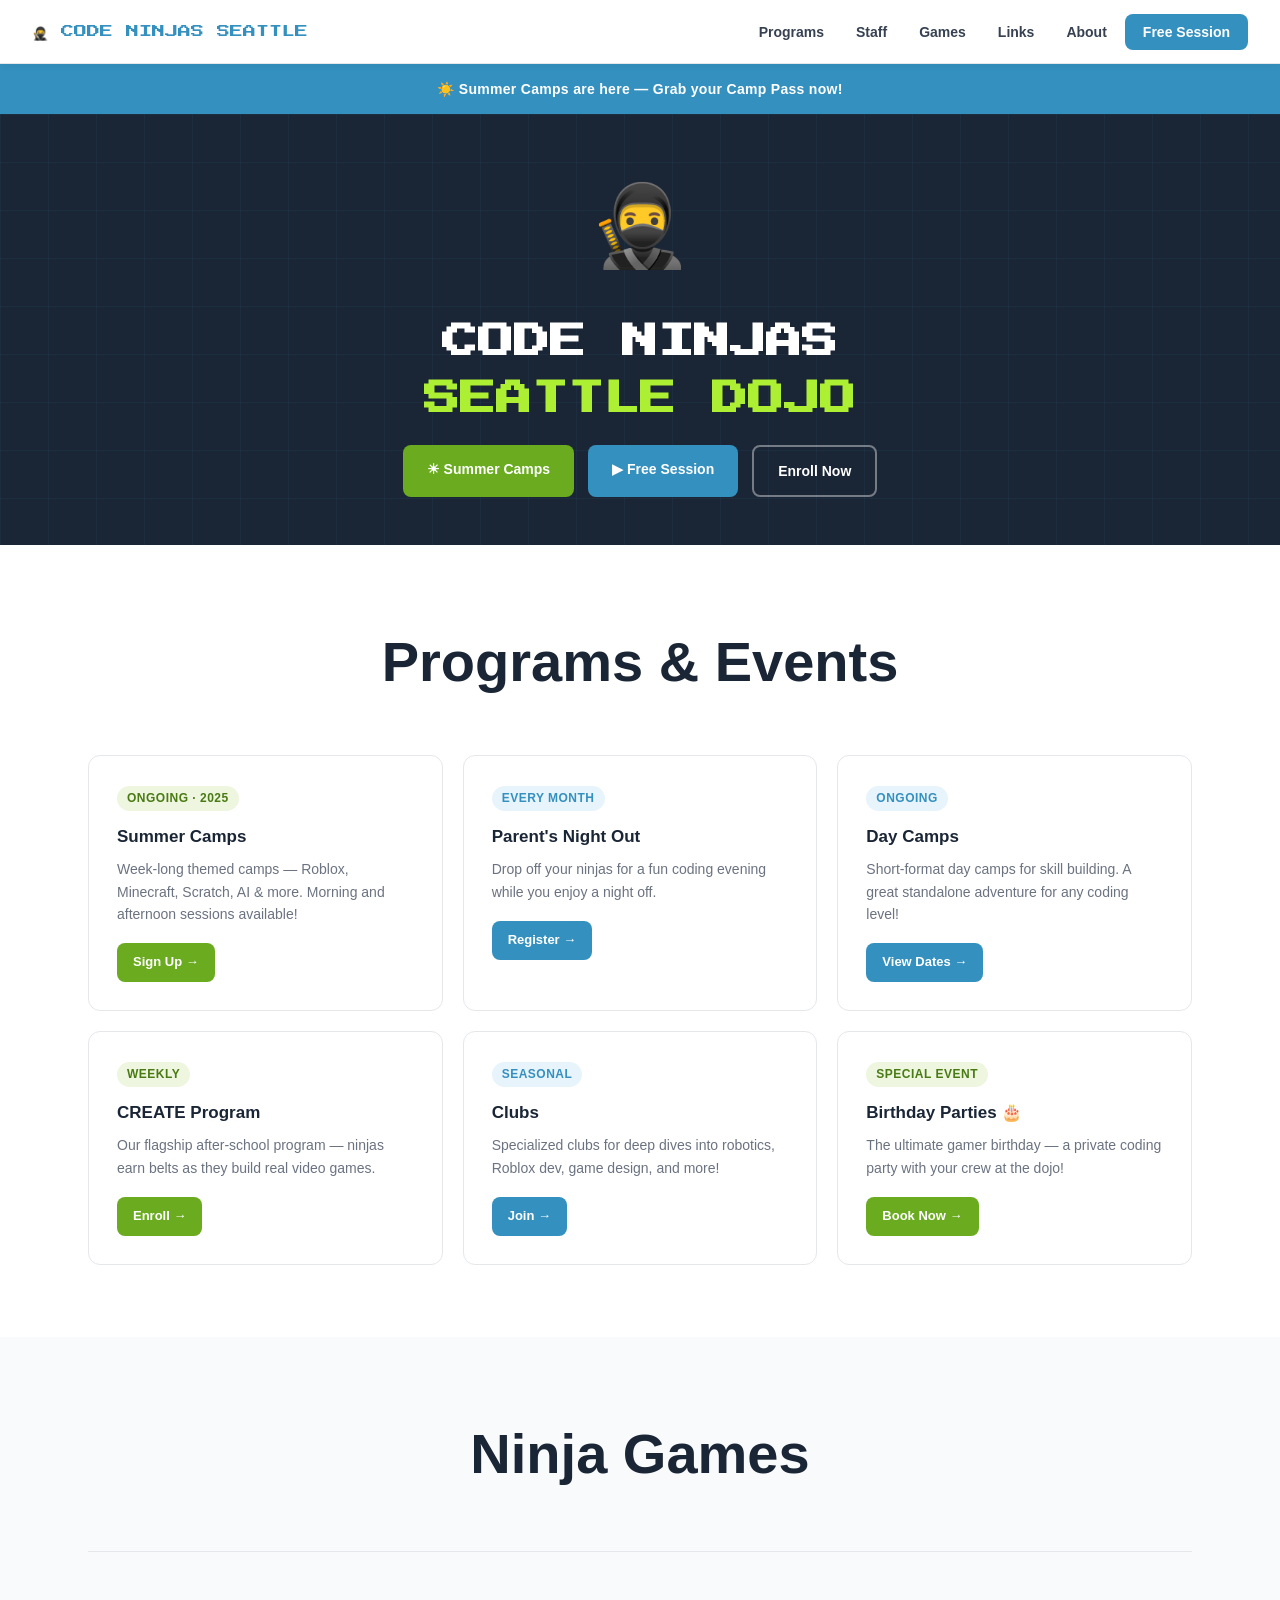
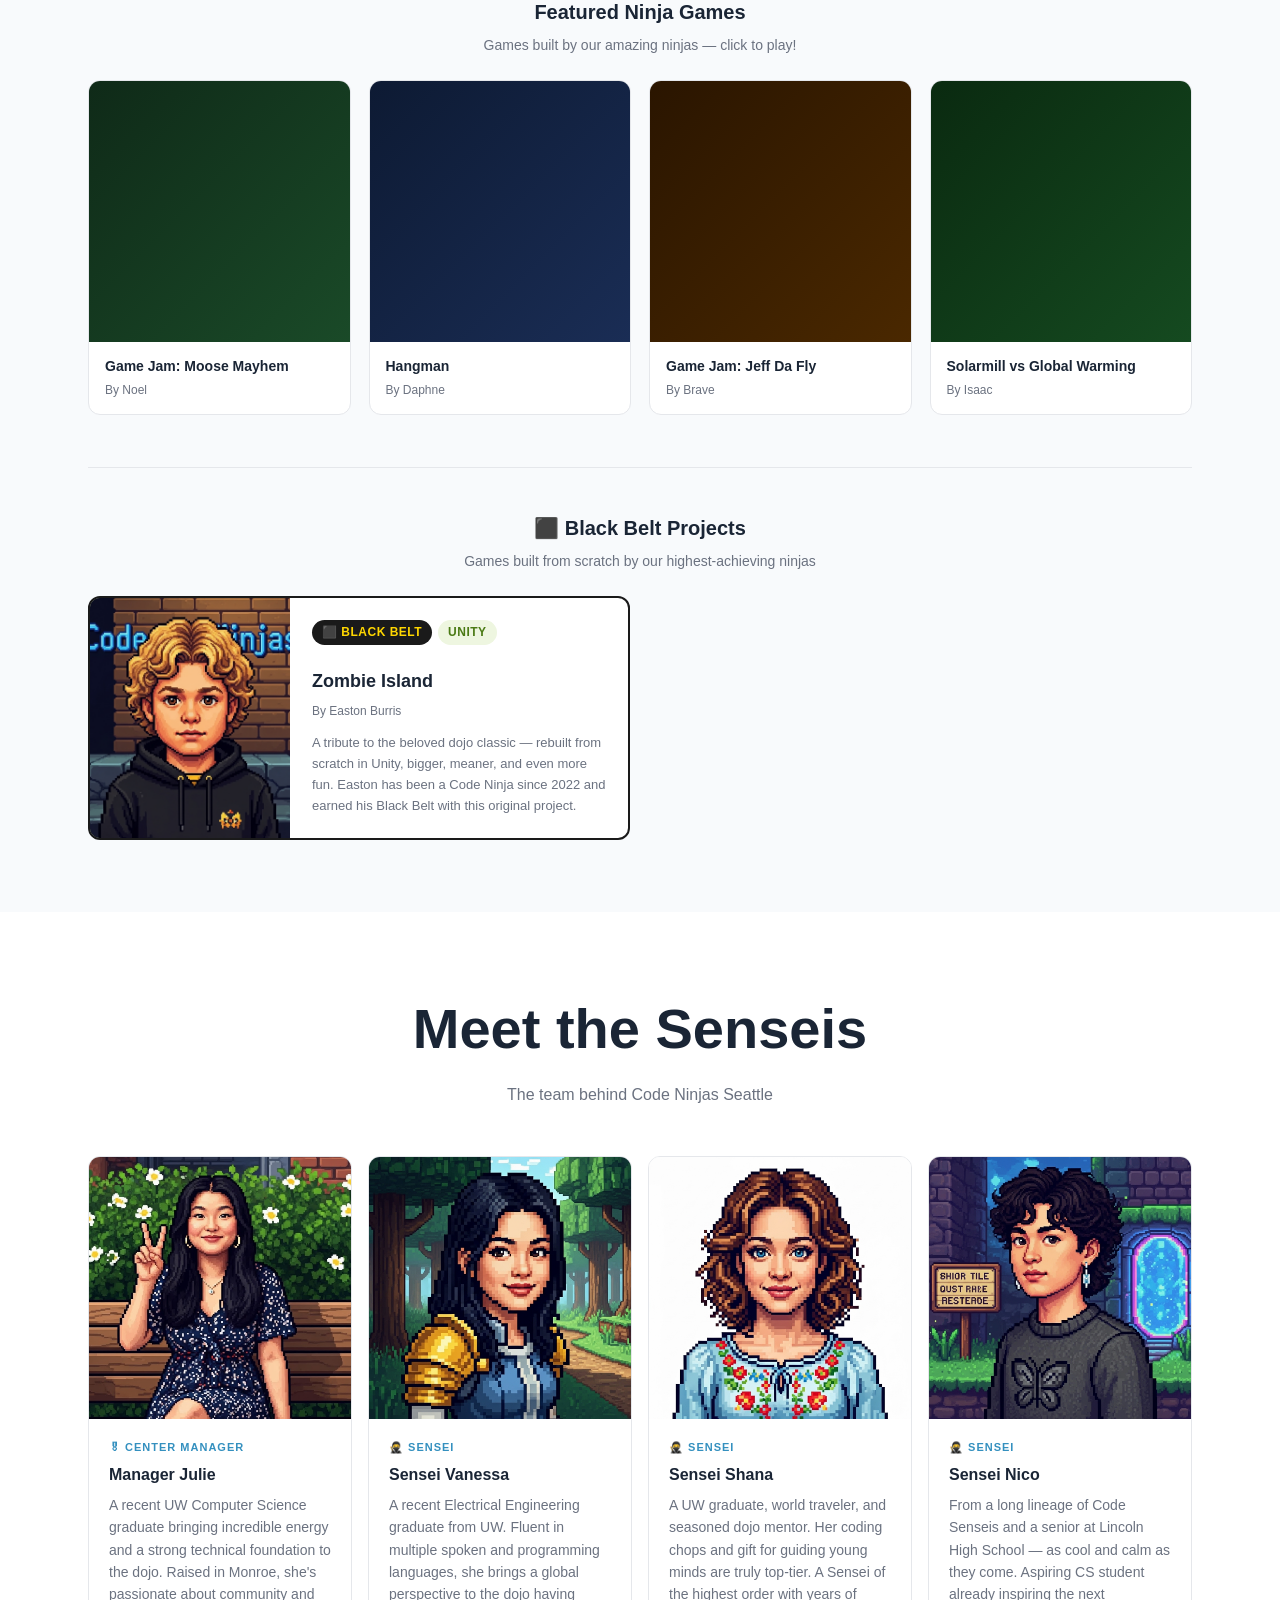
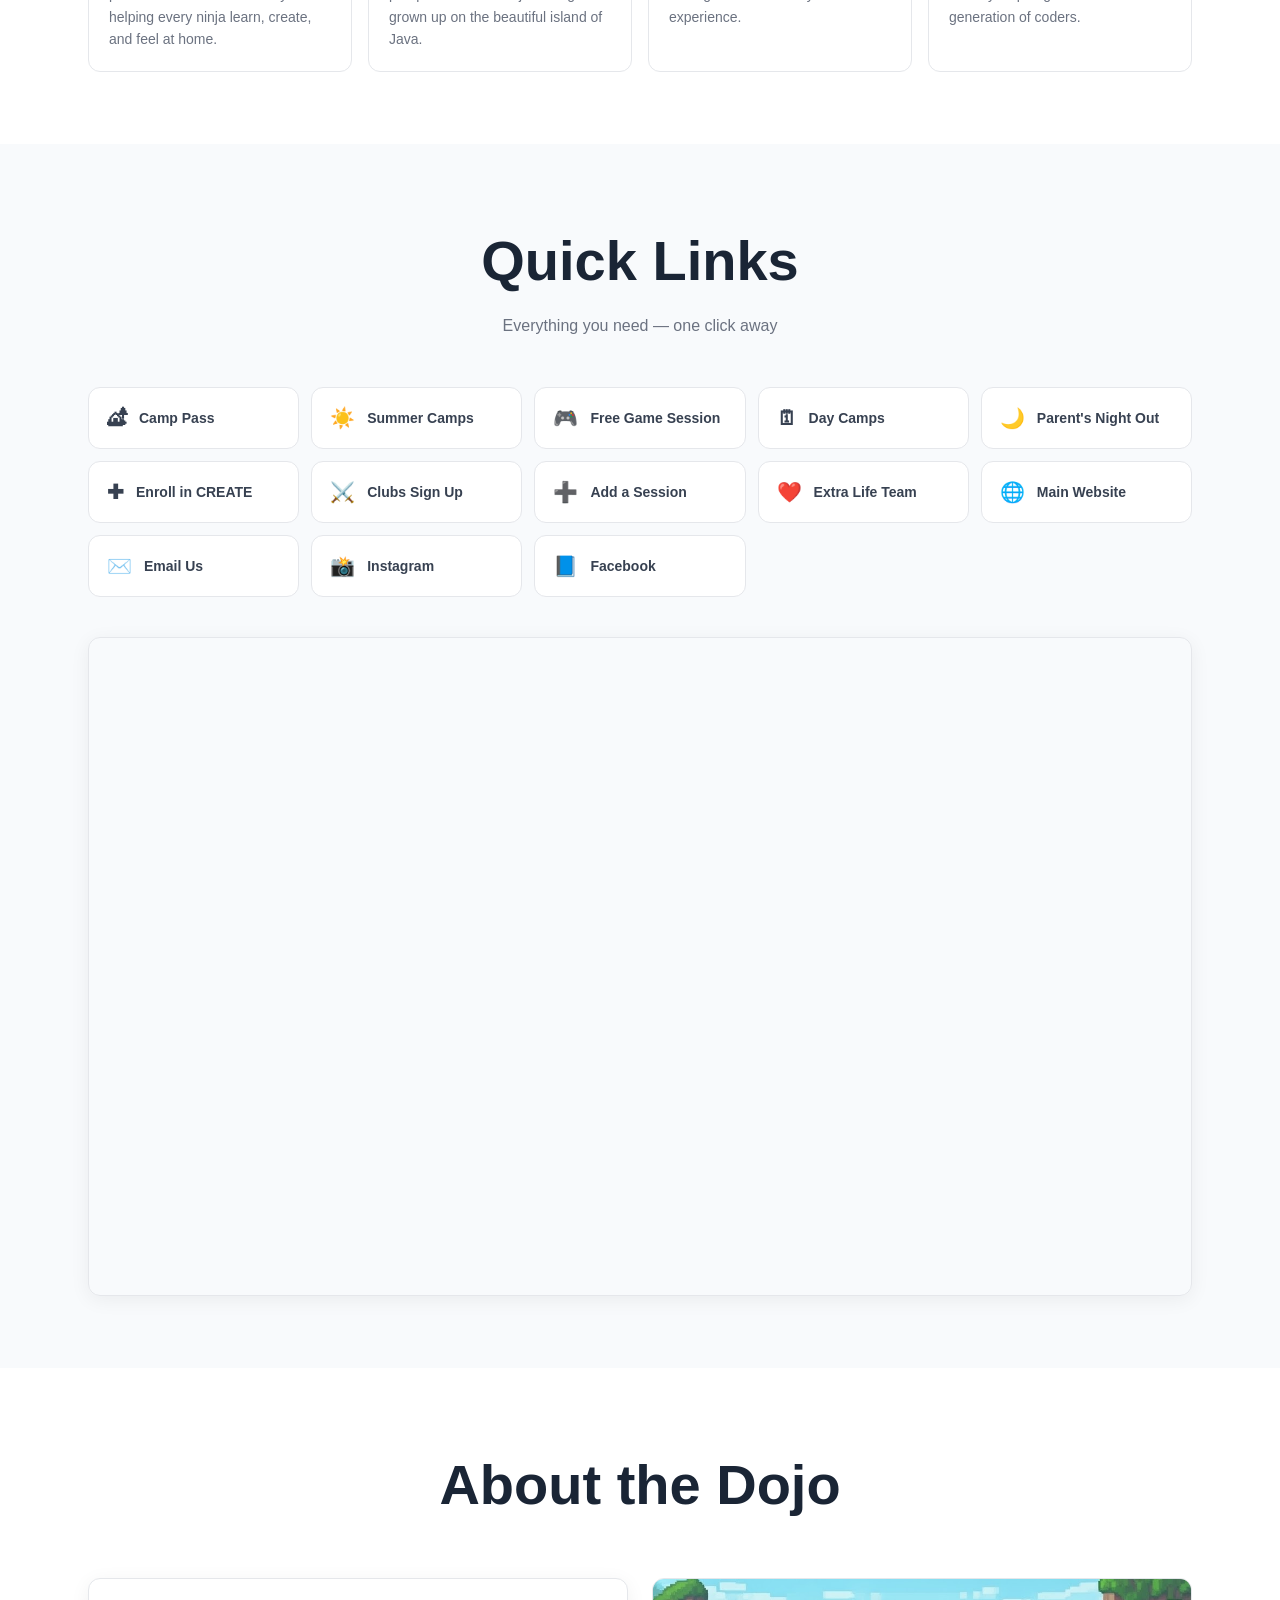
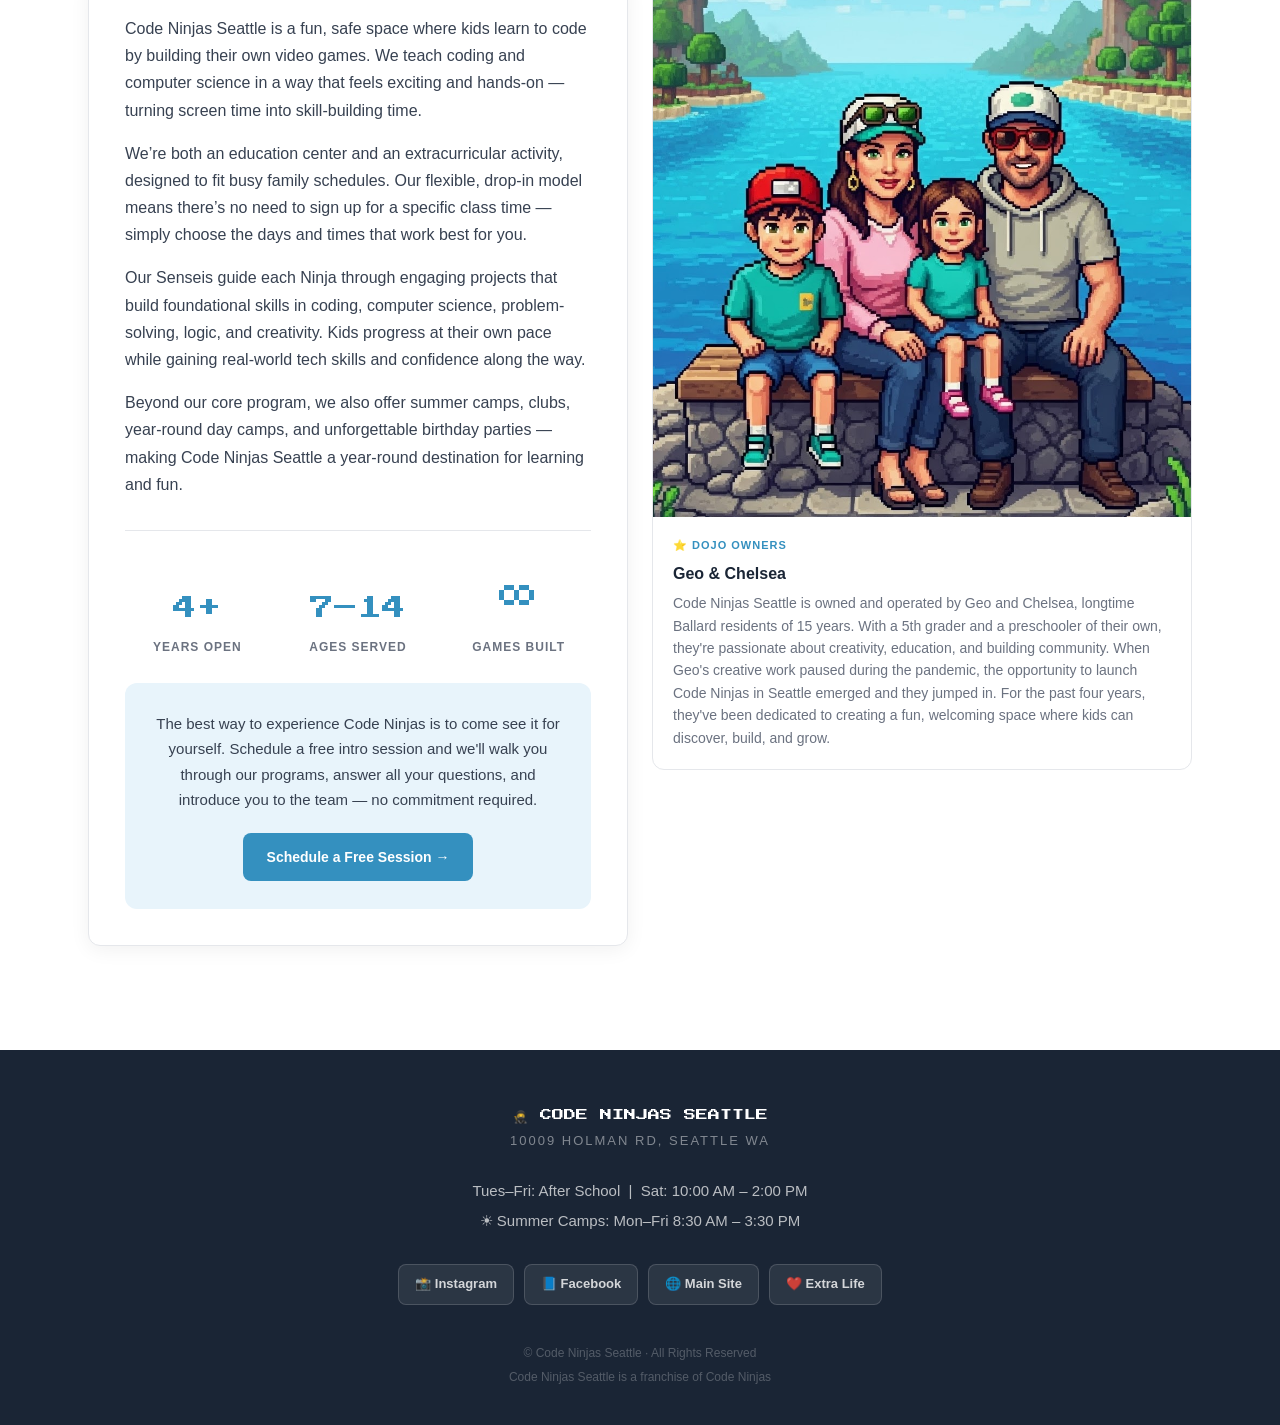
==== commit 89ba03e7: "Update index.html" ====
--- a/index.html
+++ b/index.html
@@ -201,7 +201,7 @@
                         </p>
                         <a
                             class="btn btn-green btn-sm"
-                            href="https://www.codeninjas.com/wa-seattle?utm_source=cnsdojo&utm_medium=website&utm_campaign=dojowebsite"
+                            href="https://www.codeninjas.com/wa-seattle/birthday-parties?utm_source=cnsdojo&utm_medium=website&utm_campaign=dojowebsite"
                             target="_blank"
                             >Book Now →</a
                         >
@@ -549,6 +549,11 @@
                         href="https://www.codeninjas.com/wa-seattle?utm_source=cnsdojo&utm_medium=website&utm_campaign=dojowebsite"
                         target="_blank"
                         ><span class="licon">🌐</span> Main Website</a
+                    >
+                    <a
+                        class="link-card"
+                        href="mailto:seattwa@codeninjas.com"
+                        ><span class="licon">✉️</span> Email Us</a
                     >
                     <a
                         class="link-card"
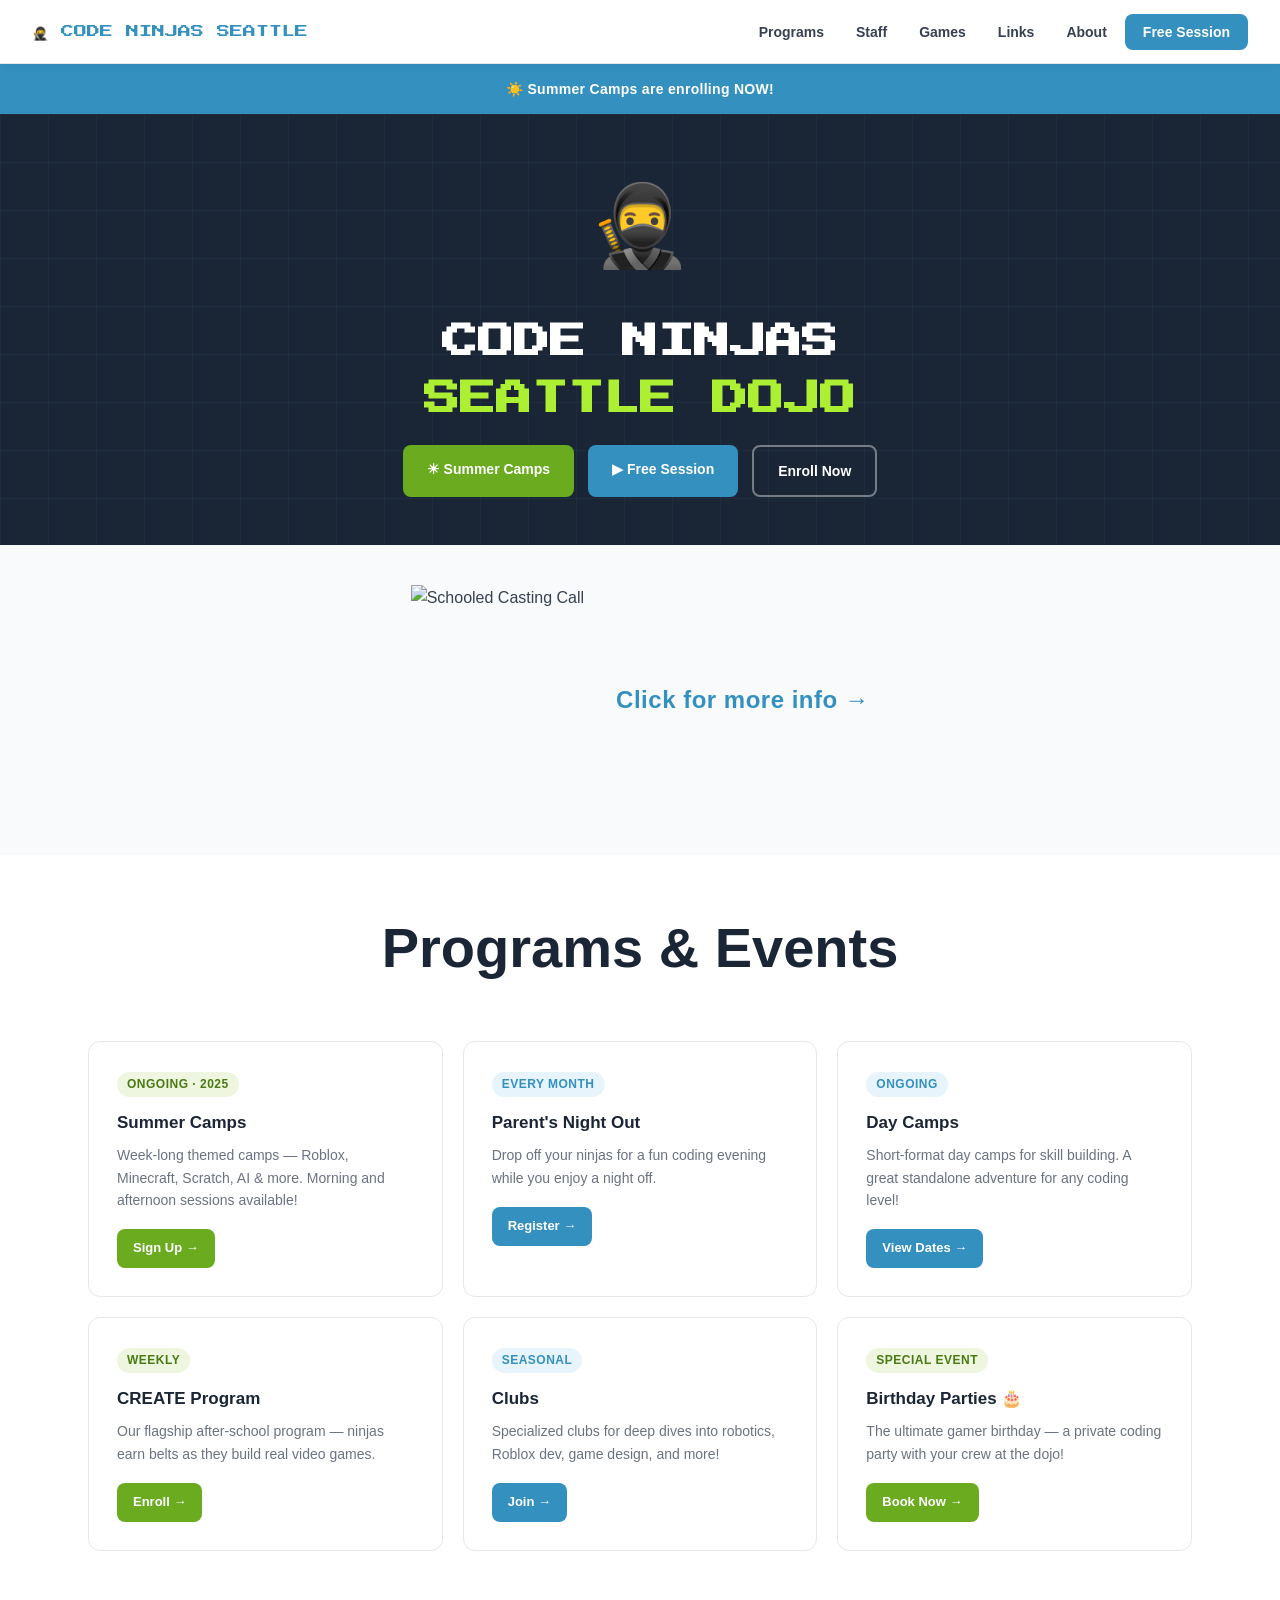
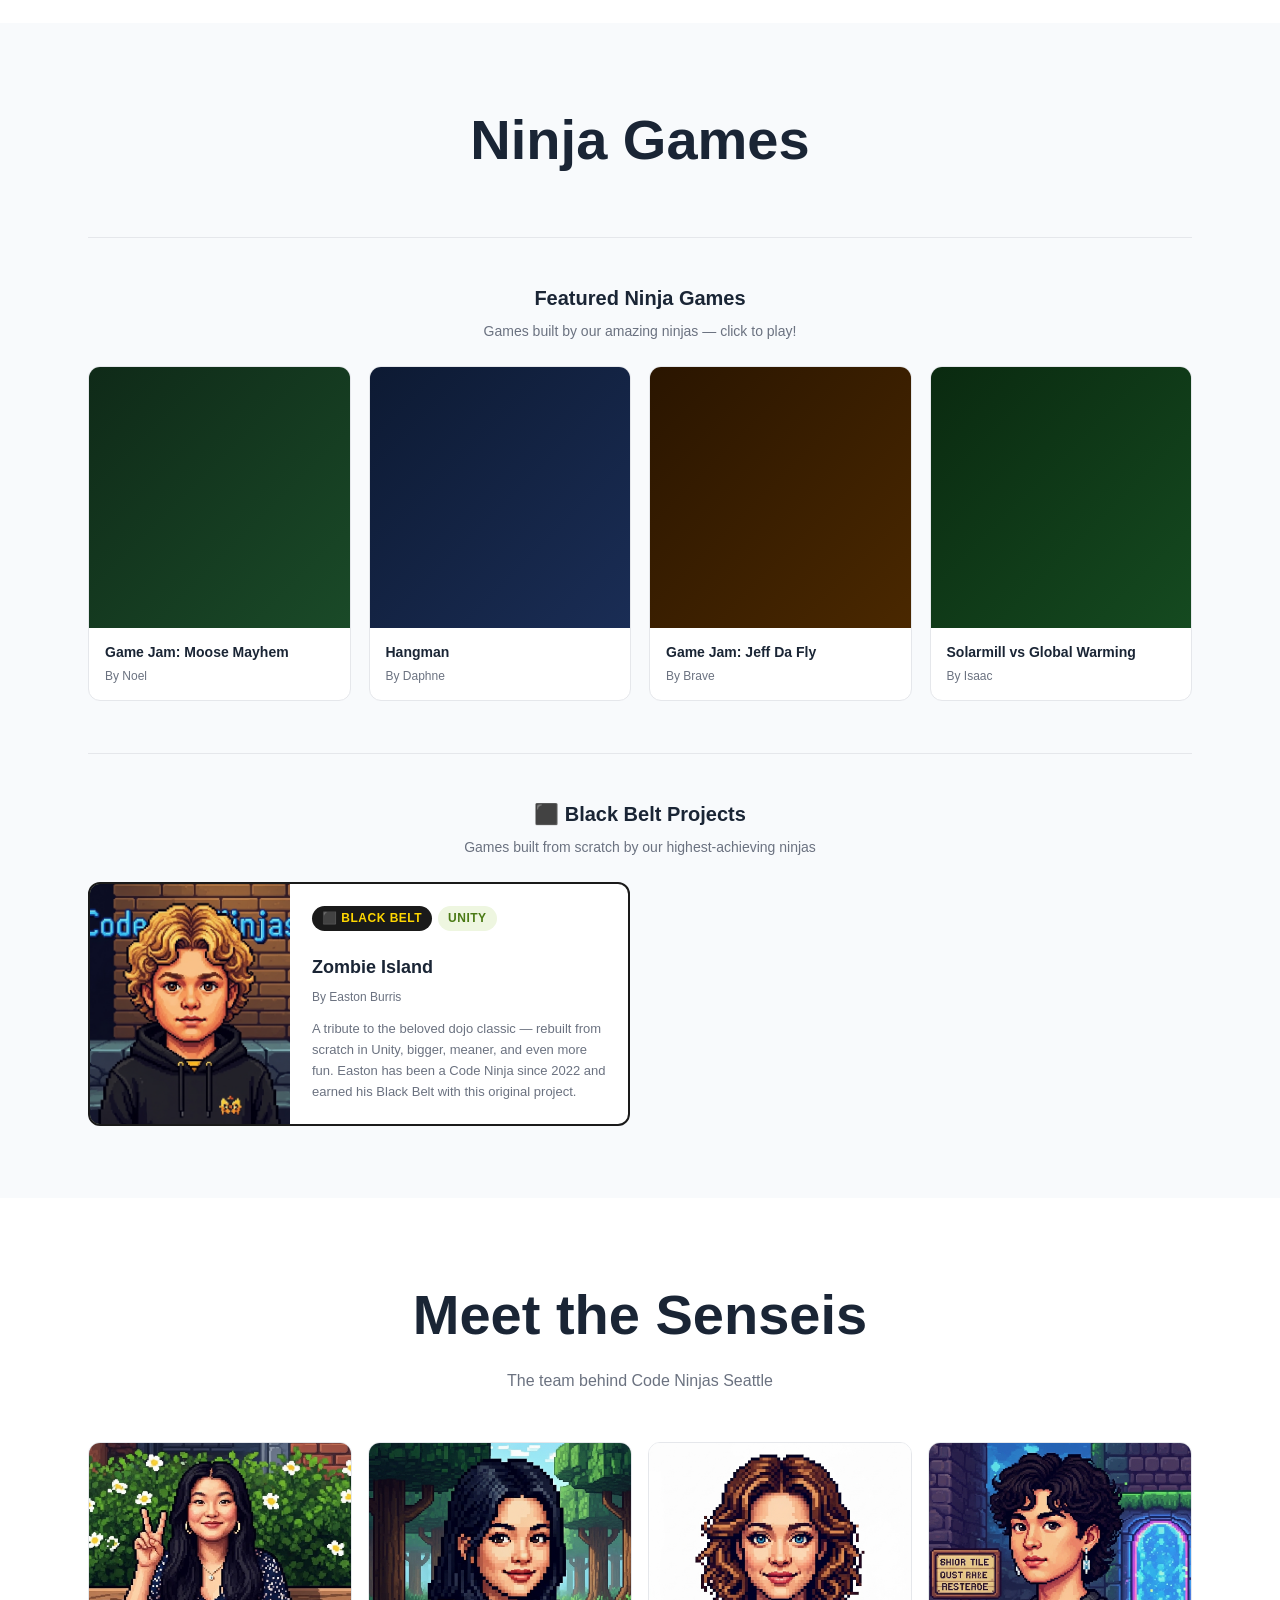
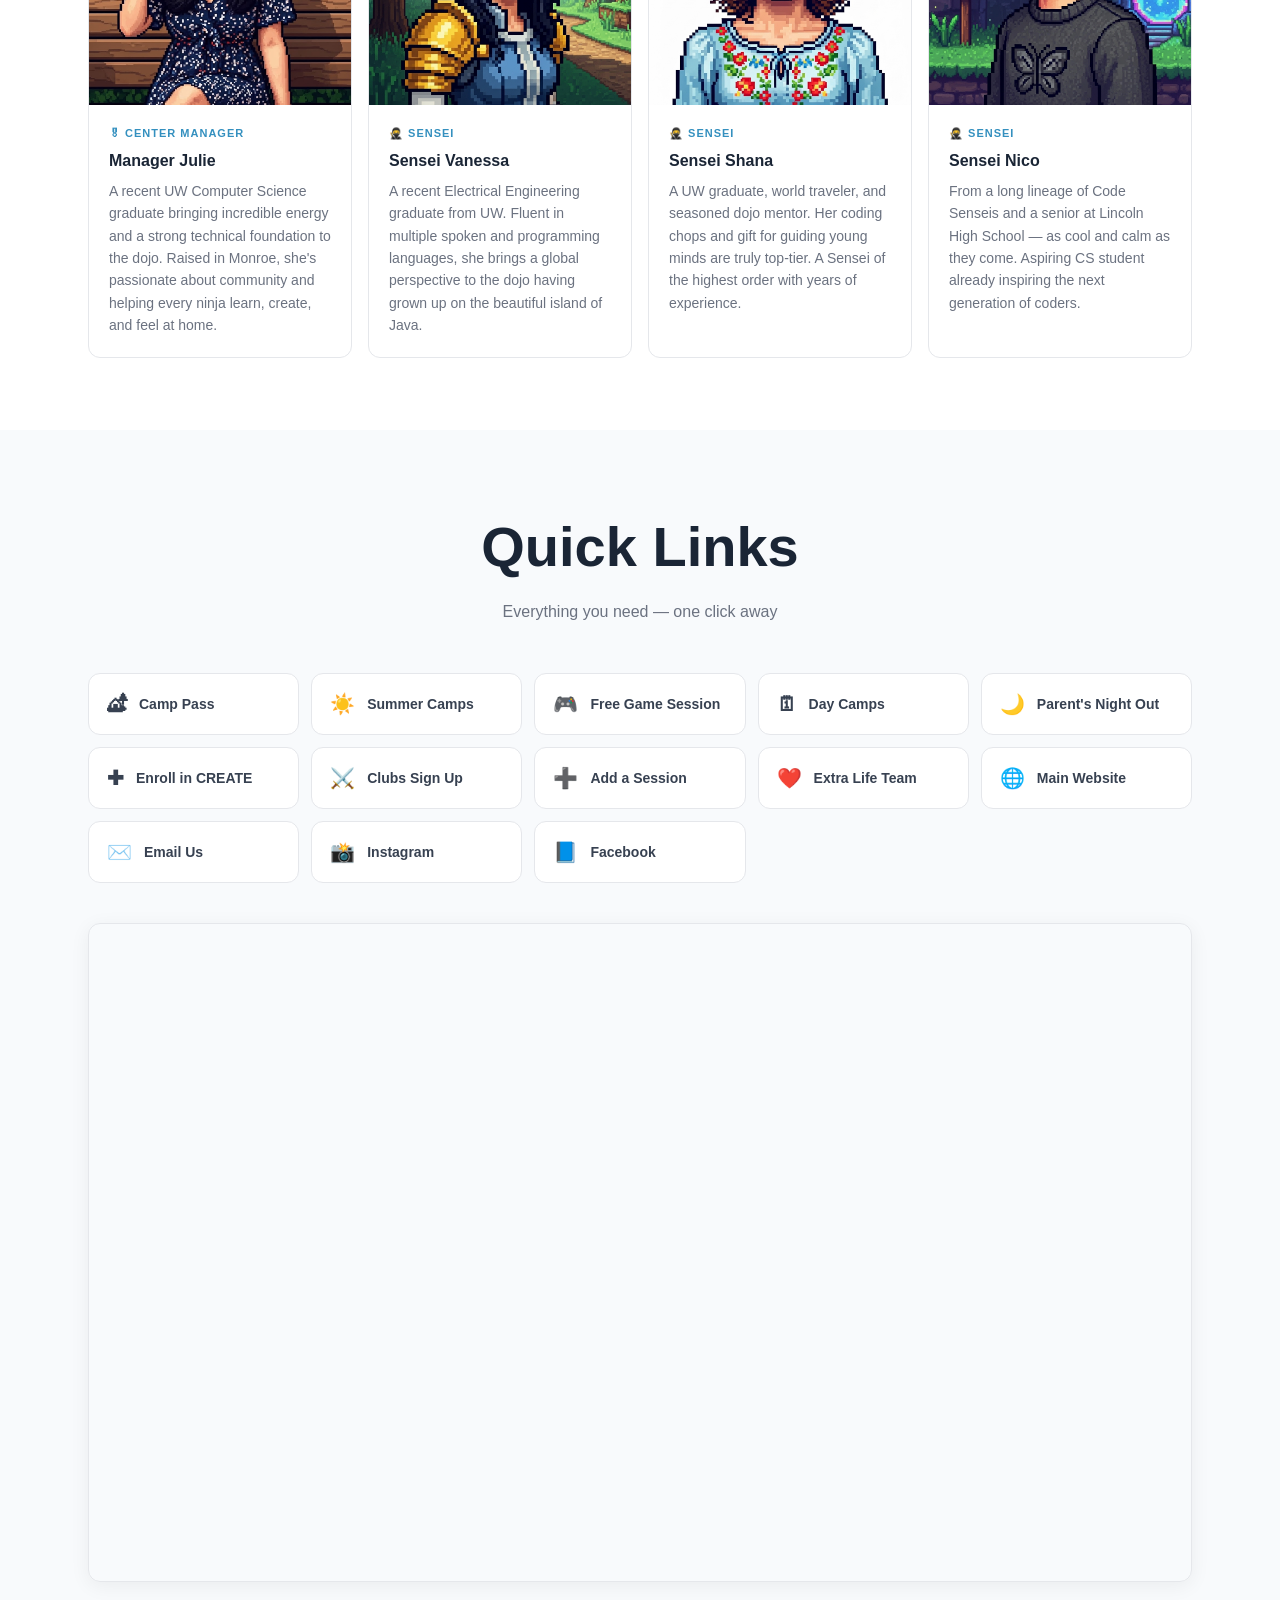
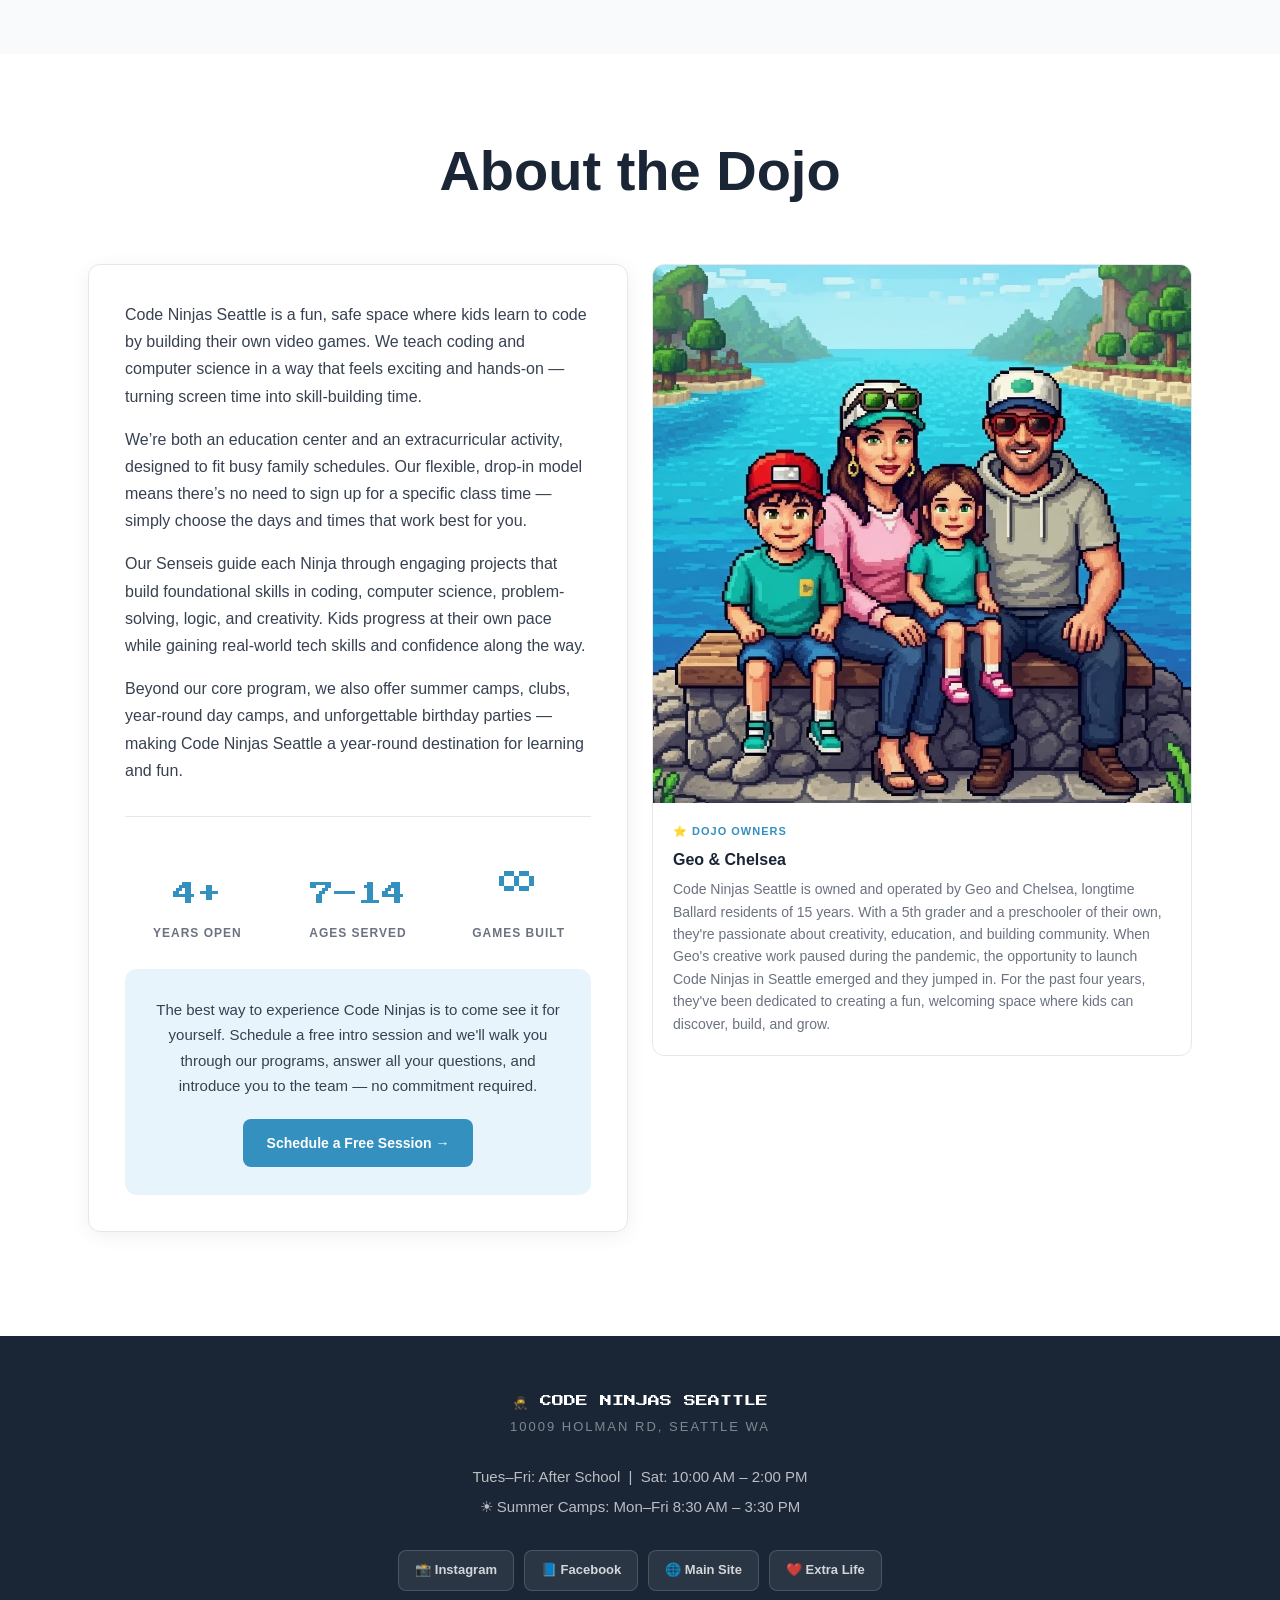
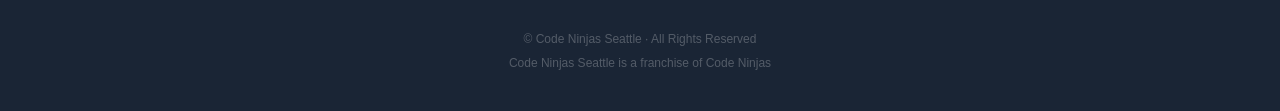
==== commit 7d2142d8: "2" ====
--- a/index.html
+++ b/index.html
@@ -74,10 +74,10 @@
         <!-- BANNER -->
         <div class="banner">
             <a
-                href="https://members.codeninjas.com/r/?=CNS667/209/6548//1764807932&utm_source=cnsdojo&utm_medium=website&utm_campaign=dojowebsite"
+                href="https://members.codeninjas.com/e/?=CNS667/209/267784//1768347182&utm_source=cnsdojo&utm_medium=website&utm_campaign=dojowebsite"
                 target="_blank"
             >
-                ☀️ Summer Camps are here — Grab your Camp Pass now!
+                ☀️ Summer Camps are enrolling NOW!
             </a>
         </div>
 
@@ -106,6 +106,14 @@
                     >Enroll Now</a
                 >
             </div>
+        </div>
+
+        <!-- ══════════ SCHOOLED TEASER ══════════ -->
+        <div class="schooled-teaser">
+            <a href="SCHOOLED_Sign-Up_Flyer.pdf" target="_blank">
+                <img src="https://img.mailinblue.com/10792138/images/rnb/original/69d9dc558443a7a31835a173.png" alt="Schooled Casting Call">
+                <span>Click for more info →</span>
+            </a>
         </div>
 
         <!-- ══════════ PROGRAMS ══════════ -->
--- a/style.css
+++ b/style.css
@@ -112,6 +112,41 @@
     text-decoration: underline;
 }
 
+/* ── SCHOOLED TEASER ── */
+.schooled-teaser {
+    background: var(--bg-alt);
+    padding: 40px 24px;
+    text-align: center;
+    display: flex;
+    justify-content: center;
+    align-items: center;
+    min-height: 250px;
+    margin-bottom: -24px;
+}
+.schooled-teaser a {
+    display: flex;
+    align-items: center;
+    gap: 32px;
+    text-decoration: none;
+    color: var(--text);
+    transition: transform 0.2s;
+}
+.schooled-teaser a:hover {
+    transform: scale(1.02);
+}
+.schooled-teaser img {
+    height: 230px;
+    width: auto;
+    flex-shrink: 0;
+}
+.schooled-teaser span {
+    font-weight: 700;
+    font-size: 24px;
+    color: var(--blue);
+    letter-spacing: 0.5px;
+    line-height: 1.4;
+}
+
 /* ── HERO ── */
 .hero {
     background: var(--dark);
